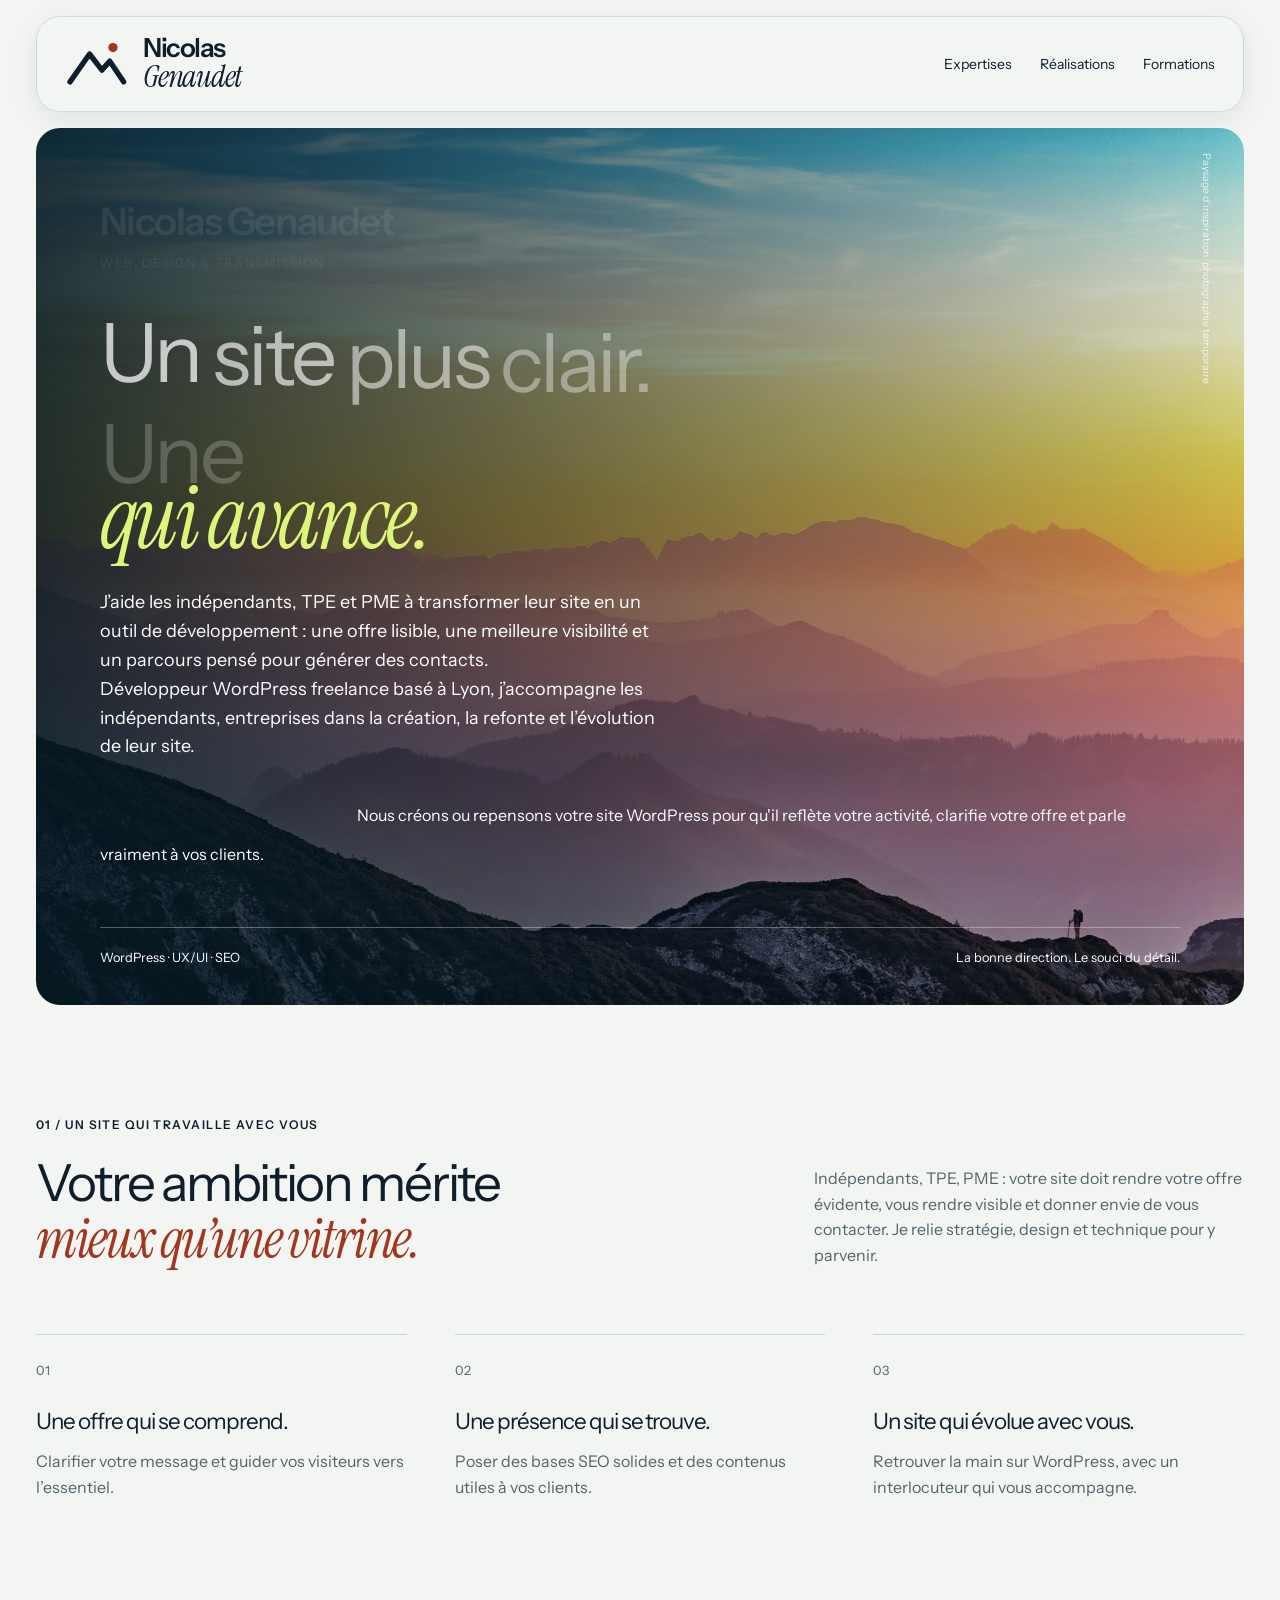
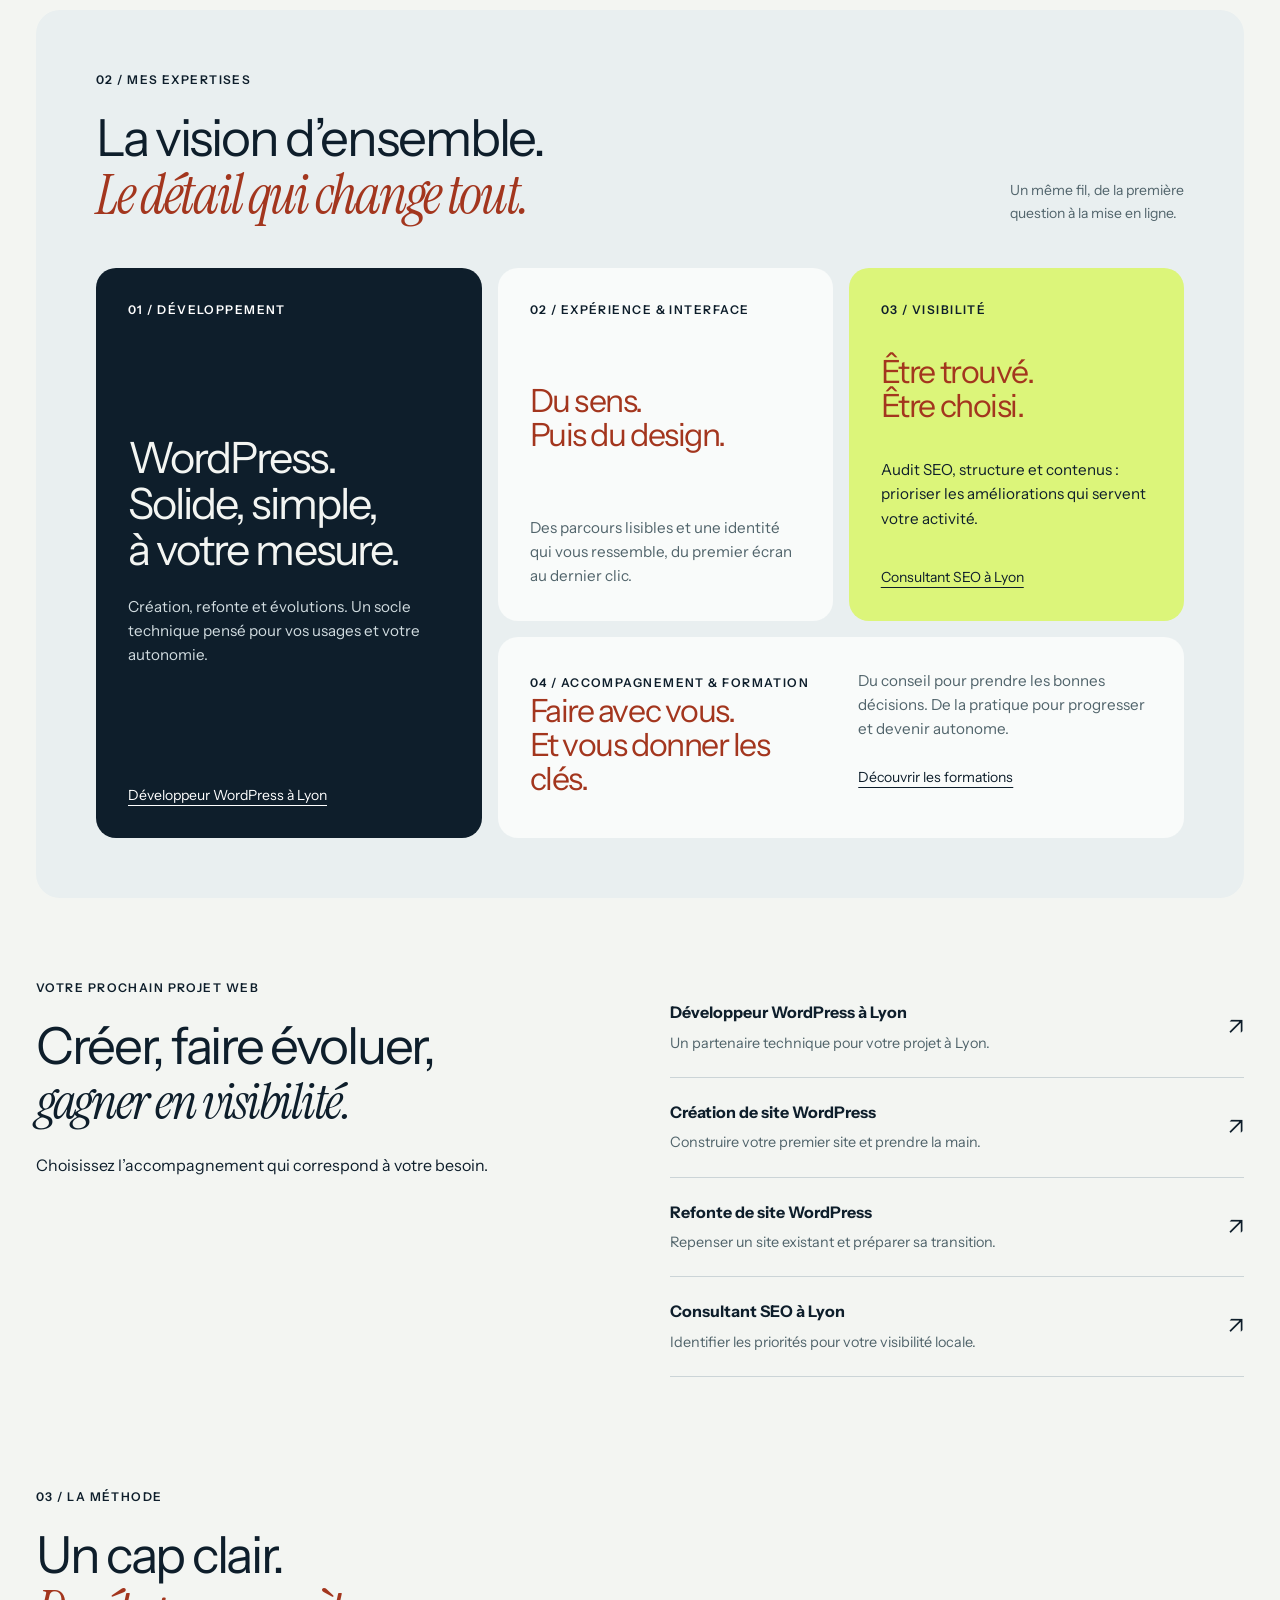
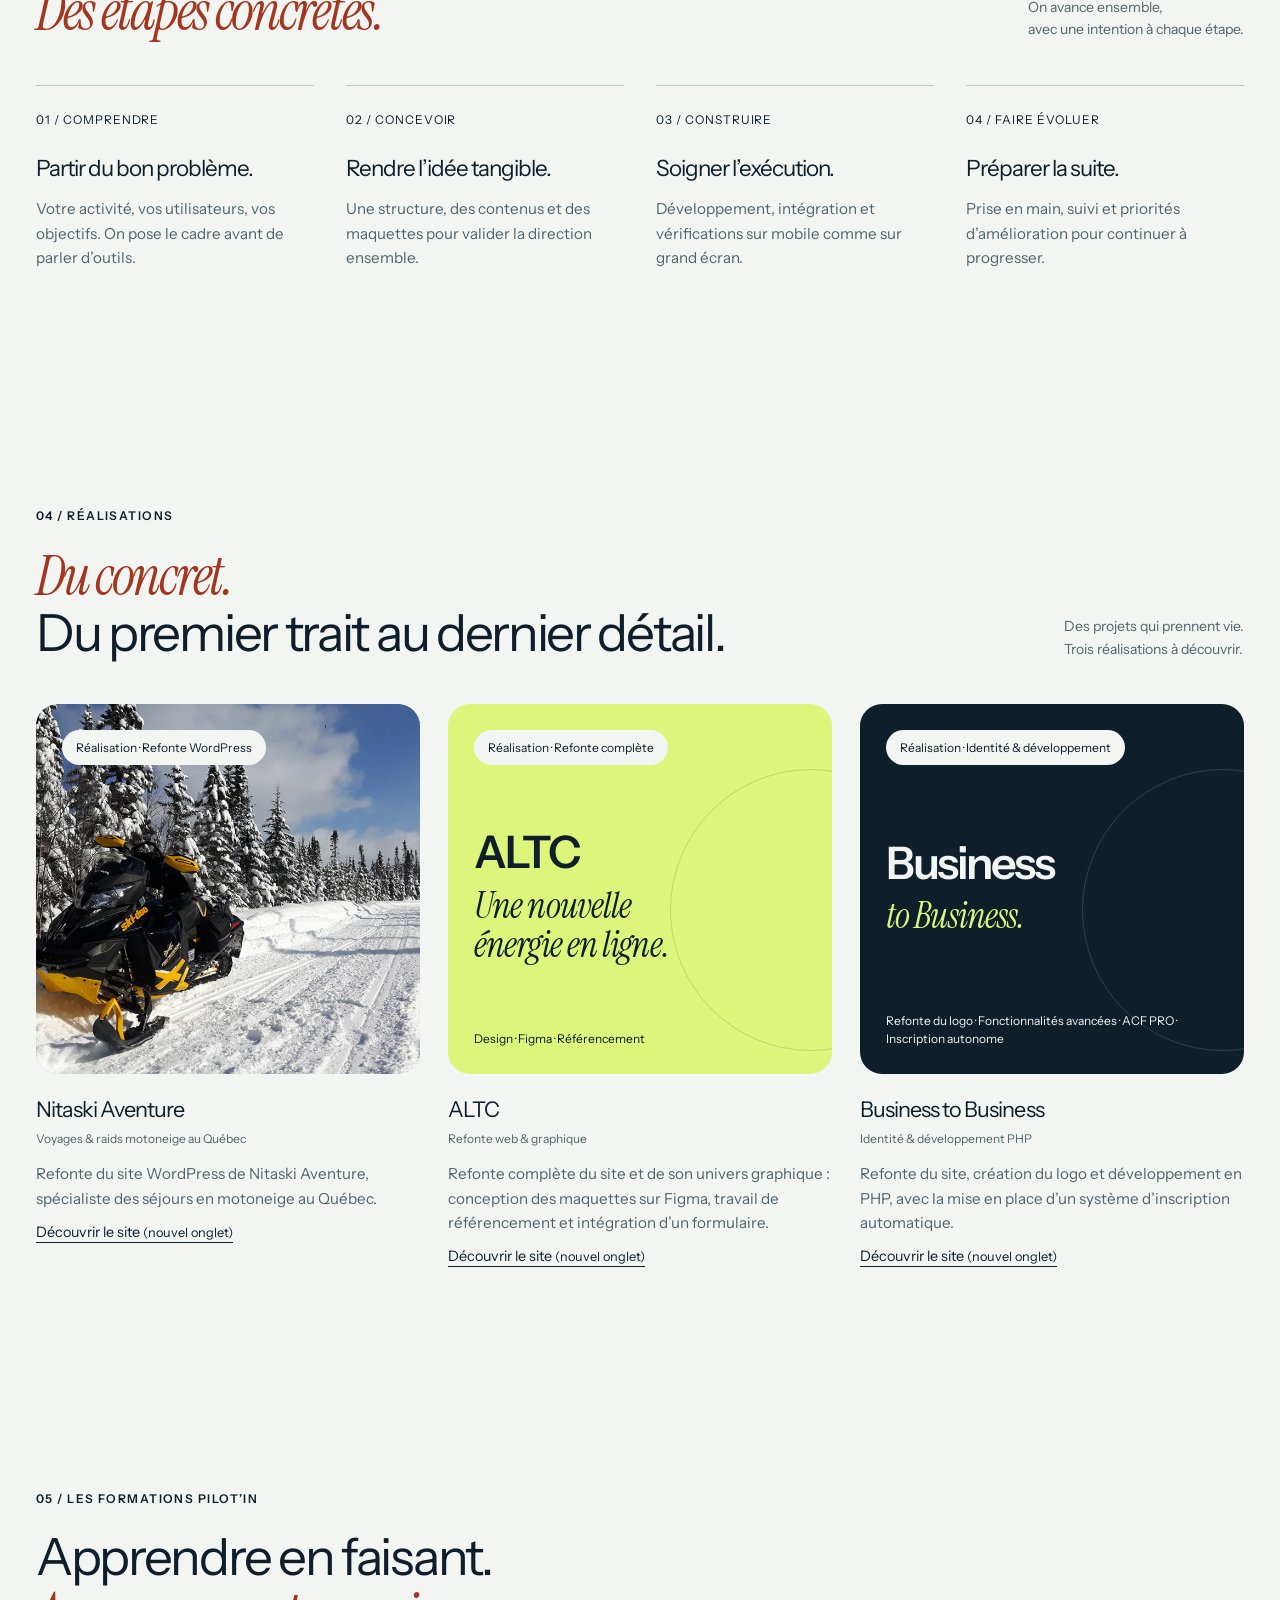
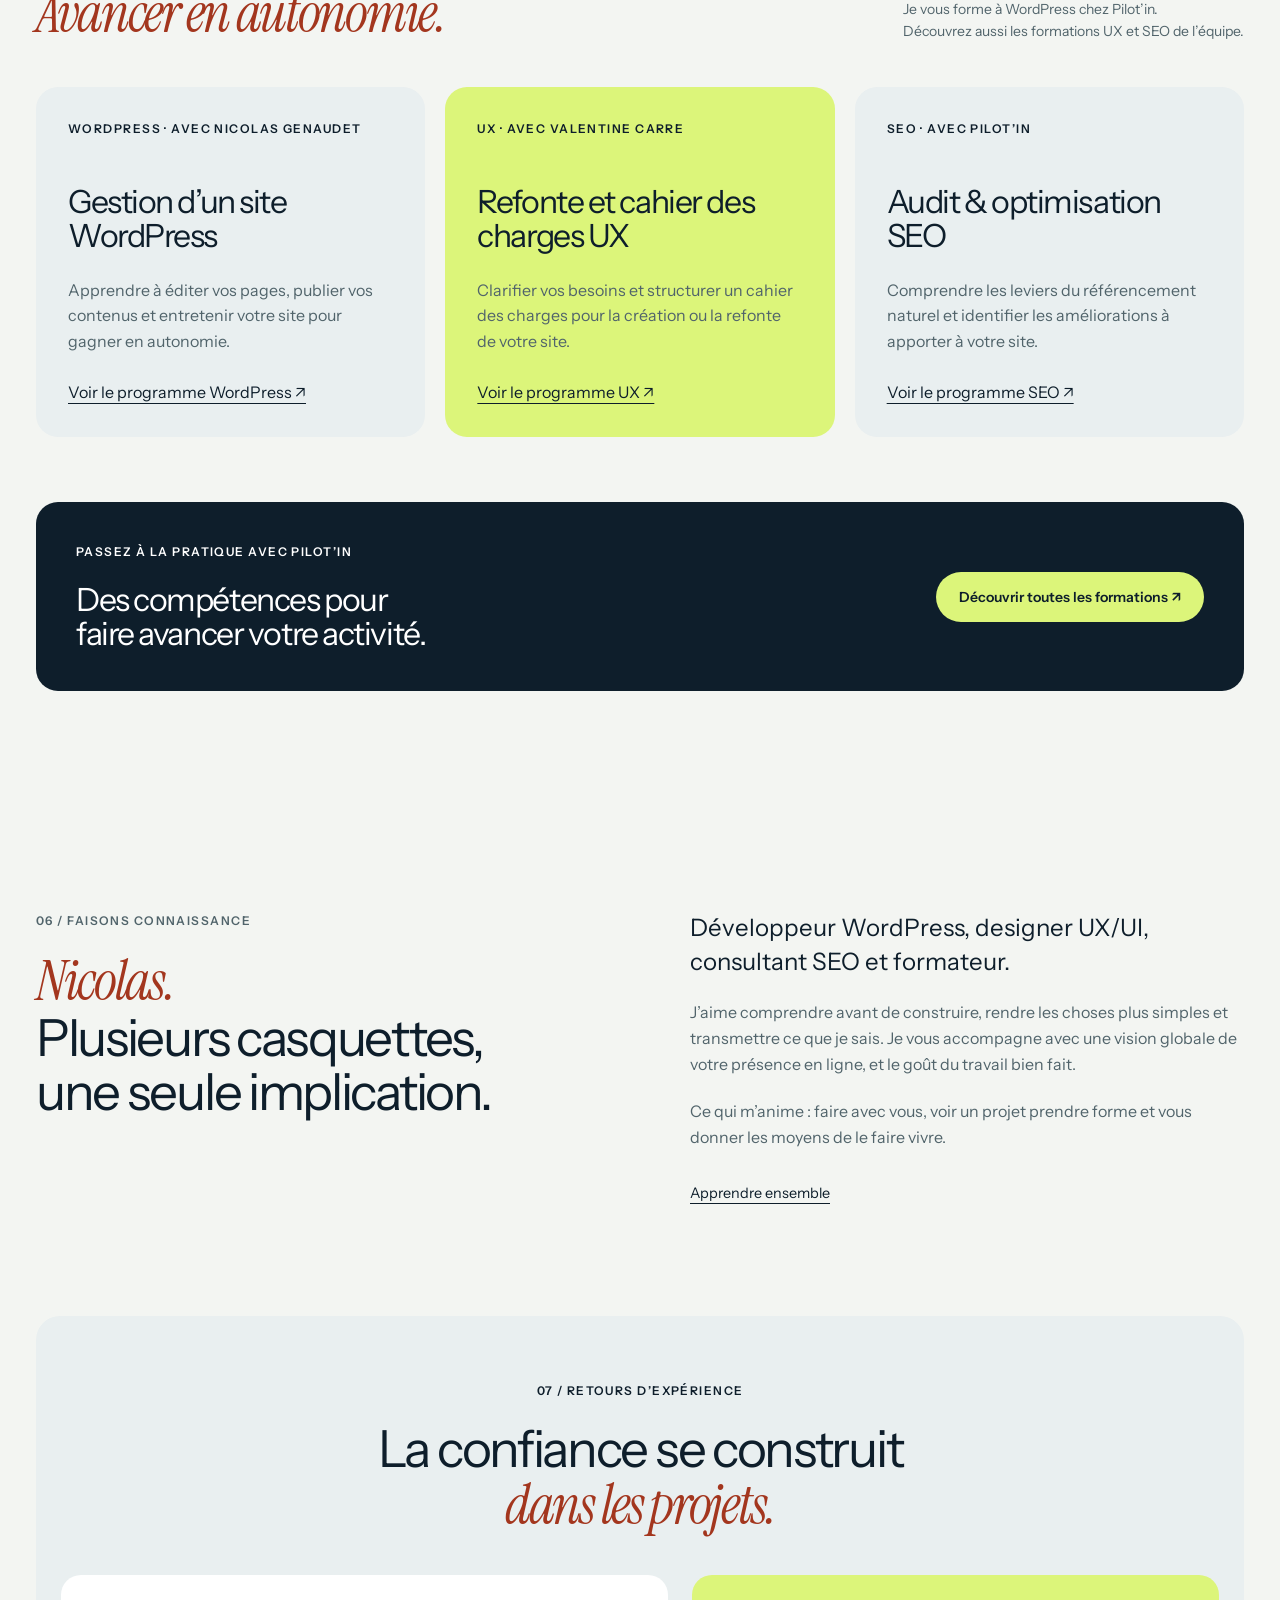
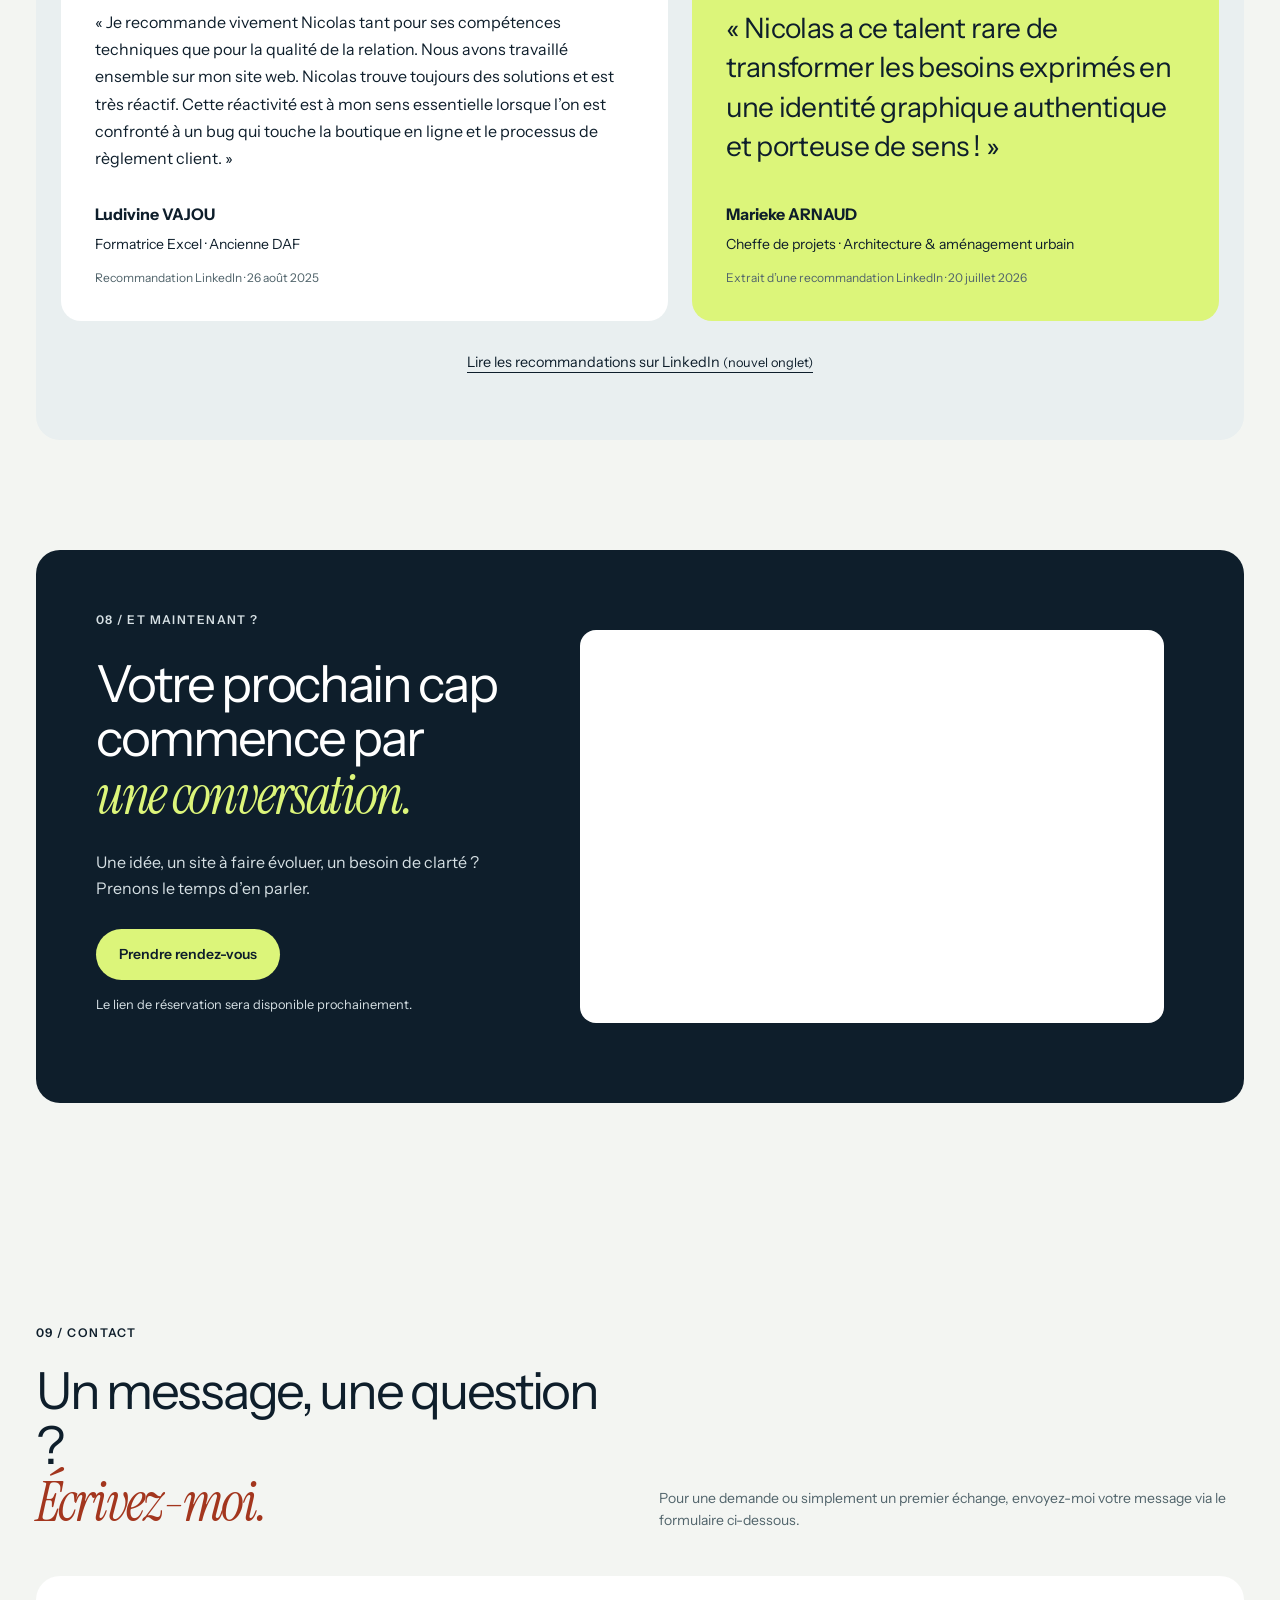
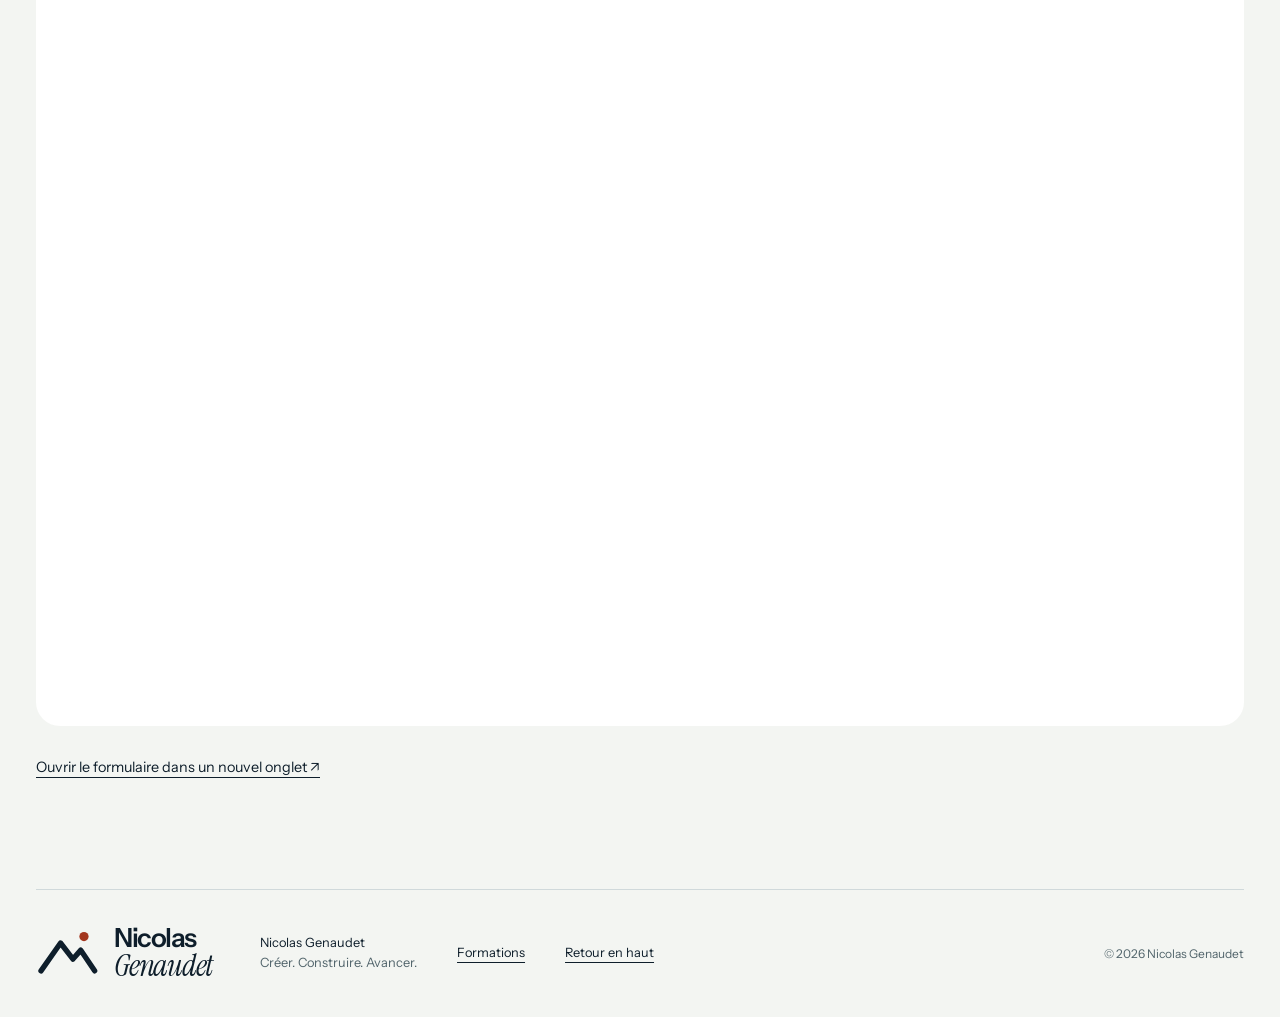
==== index.html @ 61e717b7 "remove coaching / add form" ====
<!doctype html>
    <html lang="fr">
        <head>
            <meta charset="utf-8">
            <meta name="viewport" content="width=device-width,initial-scale=1">
            <meta name="description" content="Nicolas Genaudet, développeur WordPress, designer UX/UI et consultant SEO. Un site plus clair, plus utile et pensé pour votre développement.">
            <link rel="canonical" href="https://nicolas-genaudet.fr/">
            <title>Développeur WordPress freelance à Lyon | Nicolas Genaudet</title>
            <link rel="icon" href="assets/favicon.svg?v=crete" type="image/svg+xml">
            <link rel="stylesheet" href="styles.css?v=motion-2">
            <script src="config.js" defer>
            </script>
            <script src="scripts/gsap.min.js" defer></script>
            <script src="scripts/ScrollTrigger.min.js" defer></script>
            <script src="scripts/SplitText.min.js" defer></script>
            <script src="app.js?v=2" defer>
            </script>
            <meta property="og:type" content="website">
            <meta property="og:locale" content="fr_FR">
            <meta property="og:site_name" content="Nicolas Genaudet">
            <meta property="og:title" content="Développeur WordPress freelance à Lyon | Nicolas Genaudet">
            <meta property="og:description" content="Nicolas Genaudet, développeur WordPress, designer UX/UI et consultant SEO. Un site plus clair, plus utile et pensé pour votre développement.">
            <meta property="og:url" content="https://nicolas-genaudet.fr/">
            <meta property="og:image" content="https://nicolas-genaudet.fr/assets/social-preview.png">
            <meta property="og:image:type" content="image/png">
            <meta property="og:image:width" content="1200">
            <meta property="og:image:height" content="630">
            <meta property="og:image:alt" content="Nicolas Genaudet — Développeur WordPress, designer UX/UI, consultant SEO et formateur.">
            <meta name="twitter:card" content="summary_large_image">
            <meta name="twitter:title" content="Développeur WordPress freelance à Lyon | Nicolas Genaudet">
            <meta name="twitter:description" content="Nicolas Genaudet, développeur WordPress, designer UX/UI et consultant SEO. Un site plus clair, plus utile et pensé pour votre développement.">
            <meta name="twitter:image" content="https://nicolas-genaudet.fr/assets/social-preview.png">
            <meta name="twitter:image:alt" content="Nicolas Genaudet — Web, design et transmission.">
        <script src="scripts/site-animations.js?v=2" defer></script>
        </head>
        <body>
            <a class="skip" href="#main">Aller au contenu</a>
            <header class="header wrap">
                <a class="brand" href="./" aria-label="Nicolas Genaudet, accueil"><img class="brand-crest" src="assets/crest.svg" alt="" width="64" height="50"><span class="brand-wordmark"><span>Nicolas</span><em>Genaudet</em></span></a><button class="menu-toggle" aria-expanded="false" aria-controls="navigation" hidden>Menu</button>
                <nav id="navigation" aria-label="Navigation principale">
                    <a href="#expertises">Expertises</a>
                    <a href="#realisations">Réalisations</a>
                    <a href="formations.html">Formations</a>
                    </nav>
                <a class="button dark header-cta" href="#contact">Parlons de votre projet</a>
            </header>
            <main id="main">
                <section class="hero wrap">
                    <div class="hero-content">
                        <p class="hero-name">Nicolas Genaudet<span>Web, design & transmission</span></p>
                        <h1>Un site plus clair.<br>Une entreprise<br><em>qui avance.</em></h1>
                        <p>
                            J’aide les indépendants, TPE et PME à transformer leur site en un outil de développement : une offre lisible, une meilleure visibilité et un parcours pensé pour générer des contacts.<br>
                            Développeur WordPress freelance basé à Lyon, j’accompagne les indépendants, entreprises dans la création, la refonte et l’évolution de leur site.
                        </p>
                        <a class="button lime" href="#contact">Construisons la suite ensemble</a>
    Nous créons ou repensons votre site WordPress pour qu'il reflète votre activité, clarifie votre offre et parle vraiment à vos clients.                <div class="hero-bottom">
                        <span>WordPress · UX/UI · SEO</span><span>La bonne direction. Le souci du détail.</span>
                    </div>
                    <span class="image-credit">Paysage d’inspiration · photographie temporaire</span>
                </section>
                <section class="section wrap intro" data-reveal>
                    <p class="eyebrow">01 / Un site qui travaille avec vous</p>
                    <div class="split">
                        <h2>
                            Votre ambition mérite<br><span class="title-accent">mieux qu’une vitrine.</span>
                        </h2>
                        <p>
                            Indépendants, TPE, PME : votre site doit rendre votre offre évidente, vous rendre visible et donner envie de vous contacter. Je relie stratégie, design et technique pour y parvenir.
                        </p>
                    </div>
                    <div class="problems">
                        <article>
                            <span>01</span>
                            <h3>Une offre qui se comprend.</h3>
                            <p>Clarifier votre message et guider vos visiteurs vers l’essentiel.</p>
                        </article>
                        <article>
                            <span>02</span>
                            <h3>Une présence qui se trouve.</h3>
                            <p>Poser des bases SEO solides et des contenus utiles à vos clients.</p>
                        </article>
                        <article>
                            <span>03</span>
                            <h3>Un site qui évolue avec vous.</h3>
                            <p>
                                Retrouver la main sur WordPress, avec un interlocuteur qui vous accompagne.
                            </p>
                        </article>
                    </div>
                </section>
                <section class="section wrap panel" id="expertises" data-reveal>
                    <div class="section-head">
                        <div>
                            <p class="eyebrow">02 / Mes expertises</p>
                            <h2>
                                La vision d’ensemble.<br><span class="title-accent">Le détail qui change tout.</span>
                            </h2>
                        </div>
                        <p>Un même fil, de la première<br>question à la mise en ligne.</p>
                    </div>
                    <div class="expertise-grid">
                        <article class="expertise primary">
                            <span class="eyebrow">01 / Développement</span>
                            <div>
                                <h3>WordPress.<br>Solide, simple,<br>à votre mesure.</h3>
                                <p>
                                    Création, refonte et évolutions. Un socle technique pensé pour vos usages et votre autonomie.
                                </p>
                            </div>
                            <a href="developpeur-wordpress-lyon/">Développeur WordPress à Lyon</a>
                        </article>
                        <article class="expertise">
                            <span class="eyebrow">02 / Expérience & interface</span>
                            <h3>Du sens.<br>Puis du design.</h3>
                            <p>
                                Des parcours lisibles et une identité qui vous ressemble, du premier écran au dernier clic.
                            </p>
                        </article>
                        <article class="expertise accent">
                            <span class="eyebrow">03 / Visibilité</span>
                            <h3>Être trouvé.<br>Être choisi.</h3>
                            <p>
                                Audit SEO, structure et contenus : prioriser les améliorations qui servent votre activité.
                            </p>
                            <a href="consultant-seo-lyon/">Consultant SEO à Lyon</a>
                        </article>
                        <article class="expertise wide">
                            <div>
                                <span class="eyebrow">04 / Accompagnement & formation</span>
                                <h3>Faire avec vous.<br>Et vous donner les clés.</h3>
                            </div>
                            <div>
                                <p>
                                    Du conseil pour prendre les bonnes décisions. De la pratique pour progresser et devenir autonome.
                                </p>
                                <a href="formations.html">Découvrir les formations</a>
                            </div>
                        </article>
                    </div>
                </section>
                <section class="wrap service-home" aria-labelledby="services-title">
                    <div><p class="eyebrow">Votre prochain projet web</p><h2 id="services-title">Créer, faire évoluer,<br><em>gagner en visibilité.</em></h2><p>Choisissez l’accompagnement qui correspond à votre besoin.</p></div>
                    <div class="service-home-links">
                        <a href="developpeur-wordpress-lyon/"><strong>Développeur WordPress à Lyon</strong><span>Un partenaire technique pour votre projet à Lyon.</span><span aria-hidden="true">↗</span></a>
                        <a href="creation-site-wordpress/"><strong>Création de site WordPress</strong><span>Construire votre premier site et prendre la main.</span><span aria-hidden="true">↗</span></a>
                        <a href="refonte-site-wordpress/"><strong>Refonte de site WordPress</strong><span>Repenser un site existant et préparer sa transition.</span><span aria-hidden="true">↗</span></a>
                        <a href="consultant-seo-lyon/"><strong>Consultant SEO à Lyon</strong><span>Identifier les priorités pour votre visibilité locale.</span><span aria-hidden="true">↗</span></a>
                    </div>
                </section>
                <section class="section wrap" id="methode" data-reveal>
                    <div class="section-head">
                        <div>
                            <p class="eyebrow">03 / La méthode</p>
                            <h2>
                                Un cap clair.<br><span class="title-accent">Des étapes concrètes.</span>
                            </h2>
                        </div>
                        <p>On avance ensemble,<br>avec une intention à chaque étape.</p>
                    </div>
                    <ol class="steps">
                        <li>
                            <span>01 / Comprendre</span>
                            <h3>Partir du bon problème.</h3>
                            <p>
                                Votre activité, vos utilisateurs, vos objectifs. On pose le cadre avant de parler d’outils.
                            </p>
                        </li>
                        <li>
                            <span>02 / Concevoir</span>
                            <h3>Rendre l’idée tangible.</h3>
                            <p>
                                Une structure, des contenus et des maquettes pour valider la direction ensemble.
                            </p>
                        </li>
                        <li>
                            <span>03 / Construire</span>
                            <h3>Soigner l’exécution.</h3>
                            <p>
                                Développement, intégration et vérifications sur mobile comme sur grand écran.
                            </p>
                        </li>
                        <li>
                            <span>04 / Faire évoluer</span>
                            <h3>Préparer la suite.</h3>
                            <p>
                                Prise en main, suivi et priorités d’amélioration pour continuer à progresser.
                            </p>
                        </li>
                    </ol>
                </section>
                <section class="section wrap" id="realisations" data-reveal>
                    <div class="section-head">
                        <div>
                            <p class="eyebrow">04 / Réalisations</p>
                            <h2>
                                <span class="title-accent">Du concret.</span><br>Du premier trait au dernier détail.
                            </h2>
                        </div>
                        <p>Des projets qui prennent vie.<br>Trois réalisations à découvrir.</p>
                    </div>
                    <div class="projects">
                        <article class="project">
                            <a class="project-visual nitaski-project background-overlay" href="https://www.nitaski.com/" target="_blank" rel="noopener noreferrer" aria-label="Découvrir le site Nitaski Aventure (nouvel onglet)">
                                <img  src="assets/nitaski-aventure-raid.jpg" alt="Motoneiges sur une piste au milieu des sapins enneigés" loading="lazy" width="1200" height="900">
                                <span class="pill">Réalisation · Refonte WordPress</span></a>
                            <div class="project-title">
                                <h3>Nitaski Aventure</h3>
                                <span>Voyages & raids motoneige au Québec</span>
                            </div>
                            <p class="project-description">
                                Refonte du site WordPress de Nitaski Aventure, spécialiste des séjours en motoneige au Québec.
                            </p>
                            <a class="text-link" href="https://www.nitaski.com/" target="_blank" rel="noopener noreferrer">Découvrir le site <span class="small">(nouvel onglet)</span></a>
                        </article>
                        <article class="project">
                            <a class="project-visual project-identity altc-project" href="https://altc.fr/" target="_blank" rel="noopener noreferrer" aria-label="Découvrir le site ALTC (nouvel onglet)">
                                <span class="pill">Réalisation · Refonte complète</span>
                                <span class="project-wordmark">ALTC<span>Une nouvelle<br>énergie en ligne.</span></span>
                                <span class="project-caption">Design · Figma · Référencement</span>
                            </a>
                            <div class="project-title">
                                <h3>ALTC</h3>
                                <span>Refonte web & graphique</span>
                            </div>
                            <p class="project-description">Refonte complète du site et de son univers graphique : conception des maquettes sur Figma, travail de référencement et intégration d’un formulaire.</p>
                            <a class="text-link" href="https://altc.fr/" target="_blank" rel="noopener noreferrer">Découvrir le site <span class="small">(nouvel onglet)</span></a>
                        </article>
                        <article class="project">
                            <a class="project-visual project-identity btb-project" href="https://businesstobusinessclubs.fr/" target="_blank" rel="noopener noreferrer" aria-label="Découvrir le site Business to Business (nouvel onglet)">
                                <span class="pill">Réalisation · Identité & développement</span>
                                <span class="project-wordmark">Business<span>to Business.</span></span>
                                <span class="project-caption">Refonte du logo · Fonctionnalités avancées · ACF PRO · Inscription autonome</span>
                            </a>
                            <div class="project-title">
                                <h3>Business to Business</h3>
                                <span>Identité & développement PHP</span>
                            </div>
                            <p class="project-description">Refonte du site, création du logo et développement en PHP, avec la mise en place d’un système d’inscription automatique.</p>
                            <a class="text-link" href="https://businesstobusinessclubs.fr/" target="_blank" rel="noopener noreferrer">Découvrir le site <span class="small">(nouvel onglet)</span></a>
                        </article>
                    </div>
                </section>
                <section class="section wrap" id="formations" aria-labelledby="formations-title" data-reveal>
                    <div class="section-head">
                        <div>
                            <p class="eyebrow">05 / Les formations Pilot’in</p>
                            <h2 id="formations-title">Apprendre en faisant.<br><span class="title-accent">Avancer en autonomie.</span></h2>
                        </div>
                        <p>Je vous forme à WordPress chez Pilot’in.<br>Découvrez aussi les formations UX et SEO de l’équipe.</p>
                    </div>
                    <div class="course-grid">
        <article class="course"><span class="eyebrow">WordPress · Avec Nicolas Genaudet</span><h3>Gestion d’un site WordPress</h3><p>Apprendre à éditer vos pages, publier vos contenus et entretenir votre site pour gagner en autonomie.</p><a href="https://www.pilot-in.com/formations/formation-gestion-site-wordpress/">Voir le programme WordPress ↗</a></article>
        <article class="course"><span class="eyebrow">UX · Avec Valentine Carre</span><h3>Refonte et cahier des charges UX</h3><p>Clarifier vos besoins et structurer un cahier des charges pour la création ou la refonte de votre site.</p><a href="https://www.pilot-in.com/formations/formation-refonte-et-cahier-des-charges-ux/">Voir le programme UX ↗</a></article>
        <article class="course"><span class="eyebrow">SEO · Avec Pilot’in</span><h3>Audit & optimisation SEO</h3><p>Comprendre les leviers du référencement naturel et identifier les améliorations à apporter à votre site.</p><a href="https://www.pilot-in.com/formations/formation-audit-optimisation-seo/">Voir le programme SEO ↗</a></article>
    </div>
                    <div class="training-footer">
                        <div><p class="eyebrow">Passez à la pratique avec Pilot’in</p><h2>Des compétences pour<br>faire avancer votre activité.</h2></div>
                        <a class="button lime" href="https://www.pilot-in.com/formations/">Découvrir toutes les formations ↗</a>
                    </div>
                </section>
                <section class="section wrap about" id="a-propos" data-reveal>
                    <div>
                        <p class="eyebrow">06 / Faisons connaissance</p>
                        <h2>
                            <span class="title-accent">Nicolas.</span><br>Plusieurs casquettes,<br>une seule implication.
                        </h2>
                    </div>
                    <div>
                        <p class="lead">
                            Développeur WordPress, designer UX/UI, consultant SEO et formateur.
                        </p>
                        <p>
                            J’aime comprendre avant de construire, rendre les choses plus simples et transmettre ce que je sais. Je vous accompagne avec une vision globale de votre présence en ligne, et le goût du travail bien fait.
                        </p>
                        <p>
                            Ce qui m’anime : faire avec vous, voir un projet prendre forme et vous donner les moyens de le faire vivre.
                        </p>
                        <a class="text-link" href="formations.html">Apprendre ensemble</a>
                    </div>
                </section>
                <section class="wrap testimonial" data-reveal>
                    <p class="eyebrow">07 / Retours d’expérience</p>
                    <h2>
                        La confiance se construit<br><span class="title-accent">dans les projets.</span>
                    </h2>
                    <div class="testimonial-grid">
                        <figure class="review">
                            <blockquote>
                                <p>
                                    « Je recommande vivement Nicolas tant pour ses compétences techniques que pour la qualité de la relation. Nous avons travaillé ensemble sur mon site web. Nicolas trouve toujours des solutions et est très réactif. Cette réactivité est à mon sens essentielle lorsque l’on est confronté à un bug qui touche la boutique en ligne et le processus de règlement client. »
                                </p>
                            </blockquote>
                            <figcaption>
                                <strong>Ludivine VAJOU</strong><span>Formatrice Excel · Ancienne DAF</span><span class="review-source">Recommandation LinkedIn · 26 août 2025</span>
                            </figcaption>
                        </figure>
                        <figure class="review review-highlight">
                            <blockquote>
                                <p>
                                    « Nicolas a ce talent rare de transformer les besoins exprimés en une identité graphique authentique et porteuse de sens ! »
                                </p>
                            </blockquote>
                            <figcaption>
                                <strong>Marieke ARNAUD</strong><span>Cheffe de projets · Architecture & aménagement urbain</span><span class="review-source">Extrait d’une recommandation LinkedIn · 20 juillet 2026</span>
                            </figcaption>
                        </figure>
                    </div>
                    <a class="text-link" href="https://www.linkedin.com/in/nicolas-genaudet/details/recommendations/?detailScreenTabIndex=2" target="_blank" rel="noopener noreferrer">Lire les recommandations sur LinkedIn <span class="small">(nouvel onglet)</span></a>
                </section>
                <section class="section wrap" id="contact" data-reveal>
                    <div class="contact-panel">
                        <div>
                            <p class="eyebrow">08 / Et maintenant ?</p>
                            <h2>
                                Votre prochain cap<br>commence par<br><span class="title-accent">une conversation.</span>
                            </h2>
                            <p>
                                Une idée, un site à faire évoluer, un besoin de clarté ?<br>Prenons le temps d’en parler.
                            </p>
                            <a class="button lime" data-calendly href="#contact-note">Prendre rendez-vous</a>
                            <p class="small" id="contact-note">
                                Le lien de réservation sera disponible prochainement.
                            </p>
                        </div>
                        <div class="fillout-form-wrapper">
                            <iframe
                            src="https://forms.fillout.com/t/oDSKdCX4jVus"
                            class="fillout-form"
                            frameborder="0"
                            scrolling="yes"
                            title="Formulaire de cadrage projet web"
                            ></iframe>
                        </div>
                    </div>
                </section>
                <section class="section wrap" id="contact-formulaire" aria-labelledby="contact-formulaire-title" data-reveal>
                    <div class="section-head">
                        <div>
                            <p class="eyebrow">09 / Contact</p>
                            <h2 id="contact-formulaire-title">Un message, une question ?<br><span class="title-accent">Écrivez-moi.</span></h2>
                        </div>
                        <p>Pour une demande ou simplement un premier échange, envoyez-moi votre message via le formulaire ci-dessous.</p>
                    </div>
                    <div class="contact-iframe-wrapper">
                        <iframe
                            src="https://cbn89zrik5.zite.so"
                            class="contact-iframe"
                            title="Formulaire de contact de Nicolas Genaudet"
                            loading="lazy"
                        ></iframe>
                    </div>
                    <p class="small"><a class="text-link" href="https://cbn89zrik5.zite.so" target="_blank" rel="noopener noreferrer">Ouvrir le formulaire dans un nouvel onglet ↗</a></p>
                </section>
            </main>
            <footer class="wrap footer">
                <a class="brand" href="./"><img class="brand-crest" src="assets/crest.svg" alt="" width="64" height="50"><span class="brand-wordmark"><span>Nicolas</span><em>Genaudet</em></span></a>
                <p>Nicolas Genaudet<br><span>Créer. Construire. Avancer.</span></p>
                <a href="formations.html">Formations</a><a href="#main">Retour en haut</a><small>© <span data-year>2026</span> Nicolas Genaudet</small>
            </footer>
        </body>
    </html>
---- styles.css ----
@font-face {
  font-family: "Instrument Sans";
  font-style: normal;
  font-weight: 400;
  font-stretch: normal;
  font-display: swap;
  src: url(assets/fonts/instrument-sans-400-normal.ttf) format("truetype");
}
@font-face {
  font-family: "Instrument Sans";
  font-style: normal;
  font-weight: 500;
  font-stretch: normal;
  font-display: swap;
  src: url(assets/fonts/instrument-sans-500-normal.ttf) format("truetype");
}
@font-face {
  font-family: "Instrument Sans";
  font-style: normal;
  font-weight: 600;
  font-stretch: normal;
  font-display: swap;
  src: url(assets/fonts/instrument-sans-600-normal.ttf) format("truetype");
}
@font-face {
  font-family: "Instrument Sans";
  font-style: normal;
  font-weight: 700;
  font-stretch: normal;
  font-display: swap;
  src: url(assets/fonts/instrument-sans-700-normal.ttf) format("truetype");
}
@font-face {
  font-family: "Instrument Serif";
  font-style: italic;
  font-weight: 400;
  font-display: swap;
  src: url(assets/fonts/instrument-serif-400-italic.ttf) format("truetype");
}
@font-face {
  font-family: "Instrument Serif";
  font-style: normal;
  font-weight: 400;
  font-display: swap;
  src: url(assets/fonts/instrument-serif-400-normal.ttf) format("truetype");
}
:root {
  --paper: #f3f5f2;
  --ink: #0e1e2b;
  --muted: #51646b;
  --lime: #dcf57a;
  --panel: #e9eff0;
  --radius: 24px;
  --max: 1360px;
}
* {
  box-sizing: border-box;
}
html {
  scroll-behavior: smooth;
  scroll-padding-top: 128px;
}
body {
  margin: 0;
  padding-top: 128px;
  background: var(--paper);
  color: var(--ink);
  font-family: "Instrument Sans", Arial, Helvetica, sans-serif;
  font-size: 16px;
  line-height: 1.6;
}
a {
  color: inherit;
  text-underline-offset: 5px;
}
button,
input,
textarea,
select {
  font: inherit;
}
button,
a,
input,
textarea,
summary {
  touch-action: manipulation;
}
button {
  cursor: pointer;
}
a,
button,
summary {
  -webkit-tap-highlight-color: transparent;
}
:focus-visible {
  outline: 3px solid #547c08;
  outline-offset: 5px;
}
h1,
h2,
h3,
p {
  margin: 0;
}
h1,
h2,
h3 {
  font-weight: 400;
  line-height: 1.06;
  letter-spacing: -0.045em;
}
h1 {
  font-size: clamp(4rem, 7.8vw, 7.8rem);
}
h2 {
  font-size: clamp(2.4rem, 4vw, 4rem);
}
h3 {
  font-size: 1.6rem;
}
p {
  max-width: 65ch;
}
em {
  font-family: "Instrument Serif", Georgia, serif;
  font-weight: 400;
}
button {
  border: 0;
}
.wrap {
  width: calc(100% - 72px);
  max-width: var(--max);
  margin-inline: auto;
}
.header {
  min-height: 100px;
  display: flex;
  align-items: center;
  gap: 44px;
}
.brand {
  text-decoration: none;
  font-size: 3rem;
  letter-spacing: -0.09em;
  font-weight: 700;
  line-height: 1;
}
.brand span {
  font-size: 2rem;
  vertical-align: top;
  margin-left: 3px;
  color: #55780c;
}
.header nav {
  display: flex;
  gap: 28px;
  margin-left: auto;
}
.header nav a {
  font-size: 0.875rem;
  text-decoration: none;
}
.header nav a:hover,
.header nav a[aria-current] {
  text-decoration: underline;
}
.button {
  display: inline-flex;
  align-items: center;
  justify-content: center;
  padding: 14px 23px;
  border-radius: 50px;
  text-decoration: none;
  font-size: 0.875rem;
  font-weight: 600;
  transition: transform 0.2s, background 0.2s;
}
.button:hover {
  transform: translateY(-3px);
}
.dark {
  background: var(--ink);
  color: white;
}
.lime {
  background: var(--lime);
  color: var(--ink);
}
.light {
  background: white;
  color: var(--ink);
}
.hero {
  min-height: 740px;
  position: relative;
  overflow: hidden;
  border-radius: var(--radius);
  color: white;
  background: linear-gradient(
      90deg,
      rgba(5, 25, 34, 0.88),
      rgba(5, 25, 34, 0.1)
    ),
    url("assets/mountains.jpg") center 55% / cover, #193f48;
  padding: 72px 64px 36px;
  display: flex;
  flex-direction: column;
  justify-content: space-between;
}
.hero h1 {
  margin: 24px 0;
}
.hero-content > p:not(.eyebrow) {
  margin-bottom: 30px;
  font-size: 1.125rem;
}
.eyebrow {
  text-transform: uppercase;
  letter-spacing: 0.12em;
  font-size: 0.75rem;
  font-weight: 600;
  margin-bottom: 22px;
}
.hero-bottom {
  display: flex;
  justify-content: space-between;
  font-size: 0.8rem;
  border-top: 1px solid #ffffff50;
  padding-top: 20px;
  margin-top: 60px;
}
.image-credit {
  position: absolute;
  right: 30px;
  top: 25px;
  font-size: 0.65rem;
  writing-mode: vertical-rl;
  opacity: 0.8;
}
.section {
  padding-block: 110px;
}
.split,
.section-head {
  display: flex;
  justify-content: space-between;
  gap: 60px;
  align-items: end;
}
.split > p {
  max-width: 430px;
  color: var(--muted);
}
.problems {
  display: grid;
  grid-template-columns: repeat(3, 1fr);
  gap: 48px;
  margin-top: 65px;
}
.problems article {
  border-top: 1px solid #cbd4d7;
  padding-top: 22px;
}
.problems span {
  font-size: 0.8rem;
  color: var(--muted);
}
.problems h3 {
  font-size: 1.4rem;
  margin: 28px 0 15px;
}
.problems p {
  color: var(--muted);
}
.panel {
  padding: 60px;
  background: var(--panel);
  border-radius: var(--radius);
}
.section-head {
  margin-bottom: 44px;
}
.section-head > p {
  font-size: 0.875rem;
  color: var(--muted);
  flex-shrink: 0;
}
.expertise-grid {
  display: grid;
  grid-template-columns: 1.15fr 1fr 1fr;
  gap: 16px;
}
.expertise {
  padding: 32px;
  background: #f9fbfa;
  border-radius: 20px;
  display: flex;
  flex-direction: column;
  gap: 32px;
  justify-content: space-between;
}
.expertise h3 {
  font-size: 2rem;
}
.expertise p {
  font-size: 0.95rem;
  color: var(--muted);
}
.expertise .eyebrow {
  margin: 0;
}
.expertise.primary {
  background: var(--ink);
  color: white;
  grid-row: span 2;
  min-height: 570px;
}
.primary h3 {
  font-size: 2.7rem;
  margin-bottom: 22px;
}
.primary p {
  color: #d1dce0;
}
.expertise a {
  font-size: 0.875rem;
}
.accent {
  background: var(--lime);
}
.accent p {
  color: var(--ink);
}
.wide {
  grid-column: span 2;
  flex-direction: row;
  gap: 35px;
}
.wide > div {
  flex: 1;
}
.wide p {
  margin-bottom: 22px;
}
.steps {
  padding: 0;
  list-style: none;
  display: grid;
  grid-template-columns: repeat(4, 1fr);
  gap: 32px;
}
.steps li {
  border-top: 1px solid #b7c6ca;
  padding-top: 20px;
}
.steps span {
  font-size: 0.75rem;
  text-transform: uppercase;
  letter-spacing: 0.08em;
}
.steps h3 {
  margin: 26px 0 16px;
  font-size: 1.4rem;
}
.steps p {
  color: var(--muted);
  font-size: 0.95rem;
}
.projects {
  display: grid;
  grid-template-columns: repeat(3, minmax(0, 1fr));
  gap: 28px;
}
.project {
  min-width: 0;
}
.project-identity {
  display: flex;
  flex-direction: column;
  align-items: flex-start;
  justify-content: space-between;
  gap: 24px;
  position: relative;
  overflow: hidden;
  isolation: isolate;
  text-decoration: none;
}
.project-identity::before {
  content: "";
  position: absolute;
  width: 280px;
  height: 280px;
  right: -120px;
  top: 65px;
  border: 1px solid currentColor;
  border-radius: 50%;
  opacity: .15;
  z-index: -1;
  pointer-events: none;
}
.project-visual.altc-project {
  background: var(--lime);
  color: var(--ink);
}
.project-visual.btb-project {
  background: var(--ink);
  color: var(--paper);
}
.project-wordmark {
  font-size: clamp(2.2rem, 3.5vw, 3.6rem);
  font-weight: 600;
  line-height: 1;
  letter-spacing: -.055em;
}
.project-wordmark > span {
  display: block;
  margin-top: 12px;
  font-family: "Instrument Serif", Georgia, serif;
  font-style: italic;
  font-weight: 400;
  font-size: .8em;
  line-height: 1.1;
  letter-spacing: -.025em;
}
.btb-project .project-wordmark > span {
  color: var(--lime);
}
.project-caption {
  font-size: .75rem;
  line-height: 1.5;
}
.projects .project-title {
  display: block;
}
.projects .project-title > span {
  display: block;
  margin-top: 8px;
}
@media (min-width: 761px) and (max-width: 1100px) {
  .projects {
    grid-template-columns: repeat(2, minmax(0, 1fr));
  }
}
.project-visual {
  height: 370px;
  border-radius: 22px;
  padding: 26px;
  background: #dce3df;
}
.workspace {
  background: url("assets/workspace.jpg") center/cover;
}
.pill {
  display: inline-block;
  border-radius: 30px;
  background: var(--paper);
  color: var(--ink);
  font-size: 0.75rem;
  padding: 8px 14px;
}
.project-type {
  background: #dce7ec;
  display: flex;
  flex-direction: column;
  justify-content: space-between;
}
.project-type p {
  font-size: 3rem;
  letter-spacing: -0.05em;
  line-height: 1.1;
}
.project-type > span:last-child {
  font-size: 0.8rem;
}
.project-title {
  display: flex;
  gap: 20px;
  justify-content: space-between;
  align-items: center;
  margin: 24px 0 14px;
}
.project-title h3 {
  font-size: 1.35rem;
}
.project-title > span {
  font-size: 0.75rem;
  color: var(--muted);
}
summary {
  cursor: pointer;
  font-size: 0.875rem;
  padding: 12px 0;
}
details p {
  padding: 8px 0 20px;
  color: var(--muted);
  font-size: 0.9rem;
}
.personal-section {
  background: var(--ink);
  color: white;
  border-radius: 32px;
}
.personal-section .section-head > p {
  color: #c4d3d9;
}
.personal-bento {
  display: grid;
  grid-template-columns: 1.2fr 1fr;
  gap: 20px;
}
.personal-bento article {
  border-radius: 22px;
  overflow: hidden;
  min-width: 0;
}
.mountain-card {
  background: linear-gradient(0deg, #051b29df, transparent 80%),
    url("assets/mountains.jpg") center/cover;
  min-height: 530px;
  padding: 34px;
  display: flex;
  flex-direction: column;
  justify-content: space-between;
  align-items: start;
}
.mountain-card h3,
.renovation-card h3 {
  font-size: 2.8rem;
  margin-bottom: 22px;
}
.mountain-card p {
  color: #e1e9ec;
}
.sport-card {
  background: #f1f5f3;
  color: var(--ink);
  padding: 36px;
}
.sport-card h3 {
  font-size: 2.6rem;
}
.muted {
  color: var(--muted);
  font-size: 0.875rem;
  margin-top: 15px;
}
.sport-list {
  margin-top: 24px;
}
.sport-list details {
  border-bottom: 1px solid #c5d1d3;
}
.sport-list summary {
  font-size: 1.1rem;
  min-height: 55px;
}
.sport-list summary span {
  float: right;
  font-size: 0.8rem;
}
.renovation-card {
  min-height: 430px;
  display: flex;
  flex-direction: column;
  justify-content: space-between;
  align-items: start;
  padding: 34px;
  background: linear-gradient(0deg, #091b26b3, #091b2614),
    url("assets/renovation.png") center 55% / cover;
}
.renovation-card p {
  max-width: 43ch;
  margin-bottom: 15px;
}
.small {
  font-size: 0.8rem;
}
.manifesto {
  background: var(--lime);
  color: var(--ink);
  padding: 36px;
  display: flex;
  flex-direction: column;
  justify-content: space-between;
  gap: 24px;
}
.manifesto > span {
  font-size: 4rem;
  line-height: 1;
}
.manifesto p {
  font-size: 2.6rem;
  line-height: 1.15;
  letter-spacing: -0.04em;
}
.about {
  display: grid;
  grid-template-columns: 1fr 1fr;
  gap: 100px;
}
.about p {
  margin-bottom: 22px;
  color: var(--muted);
}
.about .lead {
  font-size: 1.5rem;
  color: var(--ink);
  line-height: 1.4;
}
.text-link {
  display: inline-block;
  font-size: 0.9rem;
  margin-top: 10px;
}
.testimonial {
  background: var(--panel);
  border-radius: 24px;
  text-align: center;
  padding: 65px 25px;
}
.testimonial p {
  margin: 0 auto 22px;
}
.testimonial h2 {
  margin-bottom: 26px;
}
.contact-panel {
  background: var(--ink);
  color: white;
  border-radius: 24px;
  padding: 60px;
  display: grid;
  grid-template-columns: 1.25fr 1fr;
  gap: 70px;
}
.contact-panel h2 {
  margin-bottom: 26px;
}
.contact-panel p {
  color: #d6e0e4;
  margin-bottom: 28px;
}
.contact-panel .button {
  margin-bottom: 15px;
}
.contact-panel form {
  border-left: 1px solid #ffffff30;
  padding-left: 45px;
}
.contact-panel h3 {
  margin-bottom: 16px;
}
.contact-panel label {
  display: block;
  font-size: 0.875rem;
  margin-bottom: 7px;
}
input,
textarea,
select {
  width: 100%;
  border: 1px solid #b4c8cc;
  border-radius: 8px;
  padding: 11px;
  background: #fff;
  color: var(--ink);
  margin-bottom: 18px;
}
textarea {
  resize: vertical;
}
.footer {
  display: flex;
  align-items: center;
  gap: 40px;
  border-top: 1px solid #d0d9db;
  padding-block: 35px;
  flex-wrap: wrap;
}
.footer p,
.footer a:not(.brand) {
  font-size: 0.8rem;
}
.footer p span,
.footer small {
  color: var(--muted);
}
.footer small {
  margin-left: auto;
  font-size: 0.75rem;
}
.skip {
  position: fixed;
  top: -100px;
  left: 20px;
  background: white;
  padding: 12px;
  z-index: 99;
}
.skip:focus {
  top: 15px;
}
.menu-toggle {
  border: 1px solid var(--ink);
  border-radius: 30px;
  padding: 8px 18px;
  background: transparent;
}
.reveal-ready {
  opacity: 0;
  transform: translateY(20px);
  transition: opacity 0.7s, transform 0.7s;
}
.reveal-ready.visible {
  opacity: 1;
  transform: none;
}
.expertise,
.manifesto {
  transition: transform 0.25s;
}
.expertise:hover,
.manifesto:hover {
  transform: translateY(-4px);
}
.training-hero {
  padding: 80px 0 70px;
}
.training-hero h1 {
  font-size: clamp(3.5rem, 7vw, 6.7rem);
  max-width: 1000px;
}
.training-hero p:not(.eyebrow) {
  margin-top: 25px;
  max-width: 620px;
  color: var(--muted);
}
.training-bar {
  display: flex;
  gap: 20px;
  align-items: center;
  flex-wrap: wrap;
  margin-bottom: 35px;
}
.filters {
  display: flex;
  gap: 8px;
  flex-wrap: wrap;
}
.filters button {
  border: 1px solid #b4c4c9;
  border-radius: 30px;
  background: transparent;
  padding: 10px 20px;
  color: var(--ink);
}
.filters button[aria-pressed="true"] {
  background: var(--ink);
  color: white;
}
.course-grid {
  display: grid;
  grid-template-columns: repeat(3, 1fr);
  gap: 20px;
}
.course {
  padding: 32px;
  border-radius: 22px;
  background: var(--panel);
  display: flex;
  flex-direction: column;
  gap: 25px;
  min-height: 340px;
}
.course h2,
.course h3 {
  font-size: 2rem;
}
.course p {
  color: var(--muted);
}
.course a {
  margin-top: auto;
}
.course:nth-child(2) {
  background: var(--lime);
}
.notice {
  padding: 18px 22px;
  border-left: 3px solid #6c8e22;
  background: #edf3df;
  margin-bottom: 30px;
  font-size: 0.9rem;
}
.training-footer {
  margin-top: 65px;
  padding: 40px;
  background: var(--ink);
  color: white;
  border-radius: 22px;
  display: flex;
  align-items: center;
  justify-content: space-between;
  gap: 24px;
}
.training-footer h2 {
  font-size: 2rem;
}
.empty {
  grid-column: 1/-1;
  padding: 40px;
  border: 1px solid #bdcace;
  border-radius: 20px;
}
[hidden] {
  display: none !important;
}
@media (min-width: 1600px) {
  .hero {
    min-height: 800px;
  }
}
@media (max-width: 1100px) {
  .header {
    gap: 22px;
  }
  .header nav {
    gap: 18px;
  }
  .header-cta {
    display: none;
  }
  .hero {
    padding: 50px;
    min-height: 680px;
  }
  .panel {
    padding: 35px;
  }
  .expertise {
    padding: 25px;
  }
  .contact-panel {
    padding: 40px;
    gap: 35px;
  }
  .contact-panel form {
    padding-left: 25px;
  }
  .about {
    gap: 45px;
  }
  .section-head {
    gap: 30px;
  }
  .course-grid {
    grid-template-columns: repeat(2, 1fr);
  }
}
@media (max-width: 760px) {
  .wrap {
    width: calc(100% - 32px);
  }
  .header {
    min-height: 80px;
    flex-wrap: wrap;
    gap: 16px;
    padding-block: 14px;
  }
  .header nav {
    width: 100%;
    flex-wrap: wrap;
    margin: 0;
    gap: 12px 24px;
    padding: 10px 0;
  }
  .header .menu-toggle {
    display: block;
    margin-left: auto;
  }
  .hero {
    padding: 40px 25px 25px;
    min-height: 665px;
  }
  .hero h1 {
    font-size: 4.5rem;
  }
  .hero .eyebrow {
    max-width: 230px;
  }
  .hero-bottom {
    display: block;
  }
  .hero-bottom span {
    display: block;
    margin-top: 8px;
  }
  .image-credit {
    right: 10px;
  }
  .section {
    padding-block: 70px;
  }
  .split,
  .section-head {
    display: block;
  }
  .split > p,
  .section-head > p {
    margin-top: 25px;
  }
  .problems,
  .steps {
    grid-template-columns: 1fr;
    gap: 28px;
  }
  .problems {
    margin-top: 35px;
  }
  .problems h3 {
    margin-top: 15px;
  }
  .panel {
    padding: 32px 20px;
  }
  .expertise-grid,
  .personal-bento,
  .projects,
  .about,
  .contact-panel,
  .course-grid {
    grid-template-columns: 1fr;
  }
  .expertise.primary {
    grid-row: auto;
    min-height: 380px;
  }
  .wide {
    grid-column: auto;
    flex-direction: column;
  }
  .expertise {
    min-height: 250px;
  }
  .project-visual {
    height: 320px;
  }
  .project-title {
    display: block;
  }
  .project-title > span {
    display: block;
    margin-top: 10px;
  }
  .mountain-card {
    min-height: 440px;
  }
  .mountain-card h3,
  .renovation-card h3 {
    font-size: 2.25rem;
  }
  .sport-card,
  .manifesto,
  .renovation-card,
  .mountain-card {
    padding: 28px;
  }
  .manifesto {
    min-height: 370px;
  }
  .about {
    gap: 30px;
  }
  .contact-panel {
    padding: 30px 22px;
    gap: 40px;
  }
  .contact-panel form {
    padding: 35px 0 0;
    border-left: 0;
    border-top: 1px solid #ffffff40;
  }
  .footer {
    gap: 25px;
  }
  .footer small {
    width: 100%;
    margin: 0;
  }
  .training-hero {
    padding-top: 45px;
  }
  .training-footer {
    display: block;
  }
  .training-footer a {
    margin-top: 24px;
  }
  .project-type p {
    font-size: 2.5rem;
  }
}
@media (prefers-reduced-motion: reduce) {
  html {
    scroll-behavior: auto;
  }
  *,
  *::before,
  *::after {
    animation: none !important;
    transition: none !important;
  }
  .reveal-ready {
    opacity: 1;
    transform: none;
  }
  .button:hover,
  .expertise:hover,
  .manifesto:hover {
    transform: none;
  }
}
/* Navigation et typographie fluides, y compris sur les petits téléphones. */
.menu-toggle {
  display: none;
}
@media (max-width: 760px) {
  .hero h1 {
    font-size: clamp(3rem, 10vw, 4.5rem);
  }
  .header .menu-toggle {
    display: block;
  }
}
@media print {
  .reveal-ready {
    opacity: 1;
    transform: none;
  }
  .menu-toggle,
  form {
    display: none;
  }
}

/* Actualité sportive et accents éditoriaux. */
.race-banner {
  background: var(--lime);
  color: var(--ink);
  padding: 12px 24px;
  margin: 0px 0 10px;
}
.race-banner a {
  display: flex;
  justify-content: center;
  align-items: center;
  flex-wrap: wrap;
  gap: 8px 28px;
  text-decoration: none;
  font-size: 0.875rem;
}
.race-banner a:hover strong {
  text-decoration: underline;
  text-underline-offset: 4px;
}
.race-banner strong {
  font-weight: 700;
}
.hero .hero-content > p.hero-name {
  font-size: clamp(1.75rem, 3vw, 2.8rem);
  font-weight: 600;
  letter-spacing: -0.04em;
  line-height: 1.15;
  margin-bottom: 32px;
}
.hero-name span {
  display: block;
  font-size: 0.75rem;
  text-transform: uppercase;
  letter-spacing: 0.14em;
  margin-top: 12px;
  font-weight: 400;
}
.hero h1 {
  font-size: clamp(3rem, 6.4vw, 6.1rem);
  line-height: 1.04;
}
.hero h1 em {
  color: var(--lime);
}
.hero-content > p:not(.hero-name) {
  max-width: 560px;
}
.title-accent {
  color: #a3361e;
  font-family: "Instrument Serif", Georgia, serif;
  font-style: italic;
}
.personal-section .title-accent,
.contact-panel .title-accent {
  color: var(--lime);
}
.expertise:not(.primary) h3 {
  color: #a3361e;
}
.sport-highlight {
  color: var(--lime);
}
.mountain-card {
  min-height: 570px;
}
.mountain-card h3 {
  font-size: clamp(2rem, 3.2vw, 2.8rem);
}
.mountain-card p {
  max-width: 45ch;
}
.training-hero h1 em {
  color: #a3361e;
}
@media (max-width: 760px) {
  .race-banner {
    padding: 12px 18px;
  }
  .race-banner a {
    gap: 4px 16px;
    font-size: 0.8rem;
    text-align: center;
  }
  .race-banner strong {
    width: 100%;
  }
  .hero h1 {
    font-size: clamp(2.45rem, 8.5vw, 4rem);
  }
  .hero .hero-content > p.hero-name {
    font-size: 1.9rem;
  }
  .hero {
    padding-top: 32px;
  }
  .mountain-card {
    min-height: 510px;
  }
}

.nitaski-project {
  display: block;
  position: relative;
  overflow: hidden;
  background: #cbdde6;
}
.nitaski-project img {
  position: absolute;
  inset: 0;
  width: 100%;
  height: 100%;
  object-fit: cover;
  transition: transform 0.45s;
}
.nitaski-project:hover img,
.nitaski-project:focus-visible img {
  transform: scale(1.035);
}
.nitaski-project .pill {
  position: relative;
  z-index: 1;
}
.project-description {
  color: var(--muted);
  font-size: 0.95rem;
}
@media (prefers-reduced-motion: reduce) {
  .nitaski-project:hover img,
  .nitaski-project:focus-visible img {
    transform: none;
  }
}

/* Témoignages réels et photographie personnelle de rénovation. */
.testimonial-grid {
  display: grid;
  grid-template-columns: 1.15fr 1fr;
  gap: 24px;
  text-align: left;
  margin: 40px 0 20px;
}
.review {
  margin: 0;
  background: white;
  border-radius: 20px;
  padding: 34px;
  display: flex;
  flex-direction: column;
  justify-content: space-between;
  gap: 30px;
}
.review blockquote {
  margin: 0;
}
.testimonial .review p {
  margin: 0;
  line-height: 1.7;
  font-size: 1rem;
}
.review figcaption {
  display: flex;
  flex-direction: column;
  gap: 5px;
  font-size: 0.875rem;
}
.review figcaption strong {
  font-size: 1rem;
}
.review-source {
  font-size: 0.75rem;
  color: var(--muted);
  margin-top: 8px;
}
.review-highlight {
  background: var(--lime);
}
.testimonial .review-highlight p {
  font-size: clamp(1.4rem, 2.2vw, 2rem);
  line-height: 1.4;
  letter-spacing: -0.025em;
}
.renovation-card {
  min-height: 510px;
}
@media (max-width: 760px) {
  .testimonial-grid {
    grid-template-columns: 1fr;
  }
  .review {
    padding: 25px;
  }
  .renovation-card {
    min-height: 540px;
  }
}

/* Identité La Crête : marque, rythme typographique et déclinaisons. */
.brand {
  display: inline-flex;
  align-items: center;
  gap: 14px;
  flex-shrink: 0;
  letter-spacing: normal;
}
.brand-crest {
  width: 64px;
  height: 50px;
  object-fit: contain;
}
.brand .brand-wordmark {
  display: flex;
  flex-direction: column;
  margin: 0;
  color: var(--ink);
  font-size: 1.65rem;
  line-height: 0.96;
  letter-spacing: -0.055em;
}
.brand .brand-wordmark > span {
  font-size: inherit;
  color: inherit;
  margin: 0;
  font-weight: 600;
}
.brand-wordmark em {
  font-size: 1.95rem;
  line-height: 1.02;
  letter-spacing: -0.04em;
}
.header {
  gap: 30px;
  min-height: 96px;
  position: fixed;
  top: 16px;
  left: 0;
  right: 0;
  z-index: 50;
  padding: 18px 28px;
  border: 1px solid #d0d9db;
  border-radius: var(--radius);
  background: var(--paper);
  box-shadow: 0 8px 30px #0e1e2b14;
  max-height: calc(100dvh - 32px);
  overflow-y: auto;
}
.manifesto-crest {
  width: 100px;
  height: 78px;
  object-fit: contain;
}
.hero-name {
  font-weight: 600;
}
.hero h1 em,
.title-accent,
.manifesto em,
.training-hero h1 em {
  font-weight: 400;
}
.hero h1 em {
  font-size: 1.08em;
}
.title-accent {
  font-size: 1.08em;
}
.expertise.primary h3 {
  color: var(--paper);
}
.footer .brand {
  margin-right: 8px;
}
@media (max-width: 1100px) {
  .header {
    gap: 20px;
  }
  .header nav {
    gap: 20px;
  }
}
@media (max-width: 1000px) {
  .header {
    min-height: 80px;
    top: 12px;
    width: calc(100% - 32px);
    padding: 16px 20px;
    border-radius: 20px;
    flex-wrap: wrap;
    gap: 16px;
  }
  body {
    padding-top: 108px;
  }
  html {
    scroll-padding-top: 108px;
  }
  .header .menu-toggle {
    display: block;
    margin-left: auto;
  }
  .brand-crest {
    width: 50px;
    height: 42px;
  }
  .brand {
    gap: 10px;
  }
  .brand .brand-wordmark {
    font-size: 1.4rem;
  }
  .brand-wordmark em {
    font-size: 1.65rem;
  }
  .header nav {
    width: 100%;
    flex-wrap: wrap;
    margin: 0;
    padding: 12px 0 0;
    border-top: 1px solid #d0d9db;
    gap: 12px 24px;
  }
}
@media (max-width: 760px) {
  .hero h1 {
    font-size: clamp(2.3rem, 8vw, 4rem);
  }
}

@media print {
  body {
    padding-top: 0;
  }
  .header {
    position: static;
    max-height: none;
    box-shadow: none;
  }
}

/* Formulaire de projet à étapes. */
.contact-panel {
  grid-template-columns: minmax(0, 0.8fr) minmax(0, 1.2fr);
  gap: 48px;
}
.contact-panel > div,
.project-form {
  min-width: 0;
}
.project-progress {
  margin-bottom: 32px;
}
.contact-panel .project-progress p {
  margin-bottom: 12px;
  color: var(--lime);
}
.project-progress ol {
  display: grid;
  grid-template-columns: repeat(4, 1fr);
  gap: 8px;
  list-style: none;
  margin: 0;
  padding: 0;
}
.project-progress li {
  border-top: 3px solid #ffffff35;
  padding-top: 10px;
  font-size: 0.72rem;
  color: #b8c8ce;
}
.project-progress li[aria-current],
.project-progress li.is-complete {
  border-color: var(--lime);
  color: var(--lime);
}
.project-step h3 {
  font-size: clamp(1.6rem, 2.5vw, 2.2rem);
  line-height: 1.15;
}
.project-step h3:focus {
  outline: none;
}
.project-fields {
  display: grid;
  grid-template-columns: repeat(2, minmax(0, 1fr));
  gap: 0 16px;
}
.project-question {
  border: 0;
  padding: 0;
  margin: 0 0 24px;
  min-width: 0;
}
.project-question legend {
  font-size: 0.9rem;
  font-weight: 600;
  margin-bottom: 12px;
  padding: 0;
}
.project-choices {
  display: grid;
  grid-template-columns: repeat(2, minmax(0, 1fr));
  gap: 10px;
}
.contact-panel .project-choice {
  display: flex;
  align-items: center;
  gap: 10px;
  border: 1px solid #ffffff45;
  border-radius: 12px;
  padding: 13px;
  margin: 0;
  cursor: pointer;
  background: #ffffff05;
  line-height: 1.4;
}
.project-choice:hover {
  border-color: var(--lime);
}
.project-choice:has(input:checked) {
  background: var(--lime);
  border-color: var(--lime);
  color: var(--ink);
}
.project-choice:has(input:focus-visible) {
  outline: 3px solid var(--lime);
  outline-offset: 3px;
}
.project-choice input {
  width: 18px;
  height: 18px;
  flex: 0 0 18px;
  margin: 0;
  accent-color: #456113;
}
.project-actions {
  display: flex;
  justify-content: space-between;
  gap: 12px;
  flex-wrap: wrap;
  margin-top: 28px;
}
.project-actions .project-next,
.project-actions .project-download {
  margin-left: auto;
}
.project-back {
  background: transparent;
  color: white;
  border: 1px solid #ffffff60;
}
.contact-panel .project-privacy {
  margin: 10px 0 12px;
  font-size: 0.75rem;
  color: #b8c8ce;
}
.project-form #form-status:not(:empty) {
  border-left: 3px solid var(--lime);
  padding: 12px 16px;
  background: #ffffff0a;
  margin-top: 20px;
}
@media (max-width: 1000px) {
  .contact-panel {
    grid-template-columns: 1fr;
  }
  .contact-panel form {
    padding: 32px 0 0;
    border-left: 0;
    border-top: 1px solid #ffffff30;
  }
}
@media (max-width: 480px) {
  .project-fields,
  .project-choices {
    grid-template-columns: 1fr;
  }
  .project-progress li {
    font-size: 0.65rem;
  }
  .project-actions .button {
    padding: 12px 16px;
  }
}

/* À appliquer au conteneur portant l’image de fond. */
.background-overlay {
  position: relative;
  isolation: isolate;
}

.background-overlay::before {
  content: "";
  position: absolute;
  inset: 0;
  z-index: -1;
  border-radius: inherit;
  pointer-events: none;
  opacity: 0.4;
  background: linear-gradient(
    110deg,
    rgba(14, 30, 43, 0.9) 0%,
    rgba(14, 30, 43, 0.6) 48%,
    rgba(14, 30, 43, 0.15) 100%
  );
}

@media (max-width: 760px) {
  .background-overlay::before {
    background: linear-gradient(
      180deg,
      rgba(14, 30, 43, 0.55) 0%,
      rgba(14, 30, 43, 0.9) 100%
    );
  }
}

/* Annonce du programme d’accompagnement sportif. */
.coaching-hero {
  padding: 70px 64px;
  min-height: 660px;
  border-radius: var(--radius);
  color: var(--paper);
  background: linear-gradient(
      110deg,
      rgba(14, 30, 43, 0.94),
      rgba(14, 30, 43, 0.55)
    ),
    url("assets/mountains.jpg") center/cover;
}
.coaching-hero h1 {
  max-width: 1050px;
  font-size: clamp(2.6rem, 5.6vw, 5.6rem);
  line-height: 1.08;
}
.coaching-hero h1 em {
  color: var(--lime);
}
.coaching-intro {
  display: flex;
  align-items: center;
  justify-content: space-between;
  gap: 30px;
  border-top: 1px solid #ffffff50;
  margin-top: 48px;
  padding-top: 28px;
}
.coaching-intro p {
  color: #d6e0e4;
}
.coaching-goal {
  display: grid;
  grid-template-columns: 1fr 1fr;
  gap: 70px;
}
.coaching-goal p {
  margin-bottom: 24px;
  color: var(--muted);
}
.coaching-goal .lead {
  font-size: 1.5rem;
  color: var(--ink);
}
.coaching-goal .coaching-mail-note {
  margin-top: 18px;
  overflow-wrap: anywhere;
}
@media (min-width: 1101px) and (max-width: 1300px) {
  .header-cta {
    display: none;
  }
}
@media (max-width: 760px) {
  .coaching-hero {
    padding: 40px 24px;
    min-height: auto;
  }
  .coaching-intro {
    align-items: flex-start;
    flex-direction: column;
  }
  .coaching-goal {
    grid-template-columns: 1fr;
    gap: 32px;
  }
}

.contact-iframe-wrapper {
  overflow: hidden;
  border-radius: 24px;
  background: #ffffff;
  margin-bottom: 20px;
}

.contact-iframe {
  display: block;
  width: 100%;
  height: 750px;
  border: 0;
}

@media (max-width: 767px) {
  .contact-iframe-wrapper {
    border-radius: 16px;
  }

  .contact-iframe {
    height: 850px;
  }
}

.fillout-form-wrapper {
  width: 100%;
  max-width: 1200px;
  margin: 0 auto;
  padding: 20px;
  box-sizing: border-box;
}

.fillout-form {
  display: block;
  width: 100%;
  height: 100%;
  border: 0;
  border-radius: 16px;
  background: #ffffff;
}

/* Tablette */
@media (max-width: 1024px) {
  .fillout-form-wrapper {
    padding: 16px;
  }

  .fillout-form {
    min-height: 700px;
  }
}

/* Mobile */
@media (max-width: 767px) {
  .fillout-form-wrapper {
    padding: 0;
  }

  .fillout-form {
    min-height: 750px;
    border-radius: 0;
  }
}

/* Pages de services et liens depuis l’accueil. */
.service-hero {
  padding-block: 32px 72px;
}
.service-breadcrumb {
  color: var(--muted);
  font-size: .8rem;
  margin-bottom: 44px;
}
.service-hero h1 {
  max-width: 1050px;
  font-size: clamp(2.8rem, 6.8vw, 6.5rem);
}
.service-lead {
  font-size: 1.2rem;
  color: var(--muted);
  margin-block: 28px;
}
.service-overview > p,
.service-proof > p:not(.eyebrow),
.service-contact > p {
  margin-block: 26px;
}
.service-overview h2 {
  max-width: 24ch;
}
.service-grid {
  display: grid;
  grid-template-columns: repeat(3, minmax(0, 1fr));
  gap: 20px;
  margin-top: 40px;
}
.service-grid .expertise {
  justify-content: flex-start;
  gap: 20px;
}
.service-grid h3 {
  font-size: 1.6rem;
}
.service-proof {
  padding: 48px;
  border-radius: var(--radius);
  background: var(--lime);
}
.service-faq {
  display: grid;
  grid-template-columns: 1fr 1.2fr;
  gap: 60px;
}
.service-faq details {
  border-bottom: 1px solid #cbd4d7;
}
.service-faq summary {
  padding-block: 20px;
  font-size: 1rem;
  font-weight: 600;
}
.service-contact {
  background: var(--ink);
  color: white;
  border-radius: var(--radius);
  padding: 56px;
}
.service-contact p {
  color: #d6e0e4;
}
.service-related {
  display: flex;
  flex-wrap: wrap;
  gap: 16px 32px;
  padding-block: 48px;
}
.service-related .eyebrow {
  flex-basis: 100%;
  margin: 0;
}
.service-home {
  display: grid;
  grid-template-columns: 1fr 1fr;
  gap: 60px;
  padding-top: 80px;
}
.service-home h2 {
  margin-bottom: 24px;
}
.service-home-links a {
  display: grid;
  grid-template-columns: 1fr auto;
  gap: 6px 16px;
  padding: 22px 0;
  border-bottom: 1px solid #cbd4d7;
  text-decoration: none;
}
.service-home-links a:hover strong {
  text-decoration: underline;
}
.service-home-links a > span:first-of-type {
  grid-column: 1;
  color: var(--muted);
  font-size: .9rem;
}
.service-home-links a > span:last-child {
  grid-column: 2;
  grid-row: 1 / 3;
  align-self: center;
  font-size: 1.5rem;
}
@media (max-width: 1000px) {
  .service-grid {
    grid-template-columns: 1fr;
  }
  .service-grid .expertise {
    min-height: auto;
  }
}
@media (max-width: 760px) {
  .service-hero {
    padding-block: 24px 48px;
  }
  .service-breadcrumb {
    margin-bottom: 30px;
  }
  .service-home,
  .service-faq {
    grid-template-columns: 1fr;
    gap: 28px;
  }
  .service-home {
    padding-top: 56px;
  }
  .service-proof,
  .service-contact {
    padding: 32px 22px;
  }
}

/* Micro-interactions communes à toutes les pages. */
.reading-progress {
  position: fixed;
  inset: 0 0 auto;
  height: 3px;
  z-index: 100;
  background: var(--lime);
  transform-origin: left center;
  pointer-events: none;
}
.motion-word { display: inline-block; }
.motion-enabled .button,
.motion-enabled .expertise {
  transition-property: background, box-shadow, border-color;
}
.motion-enabled .button:hover,
.motion-enabled .expertise:hover { transform: none; }
.header nav a { position: relative; }
.header nav a::after {
  content: '';
  position: absolute;
  inset: auto 0 -6px;
  height: 2px;
  background: var(--ink);
  transform: scaleX(0);
  transform-origin: left;
  transition: transform 0.25s ease;
}
.header nav a:hover,
.header nav a:focus-visible,
.header nav a.is-active,
.header nav a[aria-current] { text-decoration: none; }
.header nav a:hover::after,
.header nav a:focus-visible::after,
.header nav a.is-active::after,
.header nav a[aria-current]::after { transform: scaleX(1); }
.course,
.review,
.project-visual,
.problems article,
.service-home-links a {
  transition: box-shadow 0.3s ease, background-color 0.3s ease;
}
.course:hover,
.course:focus-within,
.review:hover,
.project-visual:hover,
.project-visual:focus-visible,
.expertise:hover,
.expertise:focus-within { box-shadow: 0 16px 35px rgb(14 30 43 / 10%); }
.button:hover,
.button:focus-visible { box-shadow: 0 6px 20px rgb(14 30 43 / 15%); }
.text-link,
.course a,
.expertise a,
.footer > a:not(.brand) {
  text-decoration-thickness: 1px;
  transition: color 0.2s ease, text-decoration-color 0.2s ease;
}
.text-link:hover,
.course a:hover,
.expertise a:hover,
.footer > a:not(.brand):hover { text-decoration-thickness: 2px; }
.project-visual .project-wordmark,
.project-visual .project-caption { transition: transform 0.4s ease; }
.project-visual:hover .project-wordmark,
.project-visual:focus-visible .project-wordmark { transform: translateY(-5px); }
.project-visual:hover .project-caption,
.project-visual:focus-visible .project-caption { transform: translateX(4px); }
input,
textarea,
select { transition: border-color 0.2s ease, box-shadow 0.2s ease, background 0.2s ease; }
input:focus,
textarea:focus,
select:focus { box-shadow: 0 0 0 4px rgb(220 245 122 / 30%); }
summary { transition: color 0.2s ease; }
summary:hover,
details[open] > summary { color: #547c08; }
summary::marker { color: #547c08; }
@media (prefers-reduced-motion: reduce) {
  .reading-progress { display: none; }
  .project-visual:hover .project-wordmark,
  .project-visual:focus-visible .project-wordmark,
  .project-visual:hover .project-caption,
  .project-visual:focus-visible .project-caption { transform: none; }
  *, *::before, *::after { transition: none !important; }
}
@media print {
  .reading-progress { display: none; }
  .header, main *, .footer * {
    opacity: 1 !important;
    visibility: visible !important;
    transform: none !important;
  }
}

/* Le header suit le sens de lecture, sans modifier la place du contenu. */
.header { transition: transform 0.3s ease; }
.header.is-scroll-hidden {
  transform: translateY(calc(-100% - 32px));
  pointer-events: none;
}
@media (prefers-reduced-motion: reduce) {
  .header { transition: none; }
}
@media print {
  .header.is-scroll-hidden { transform: none; pointer-events: auto; }
}
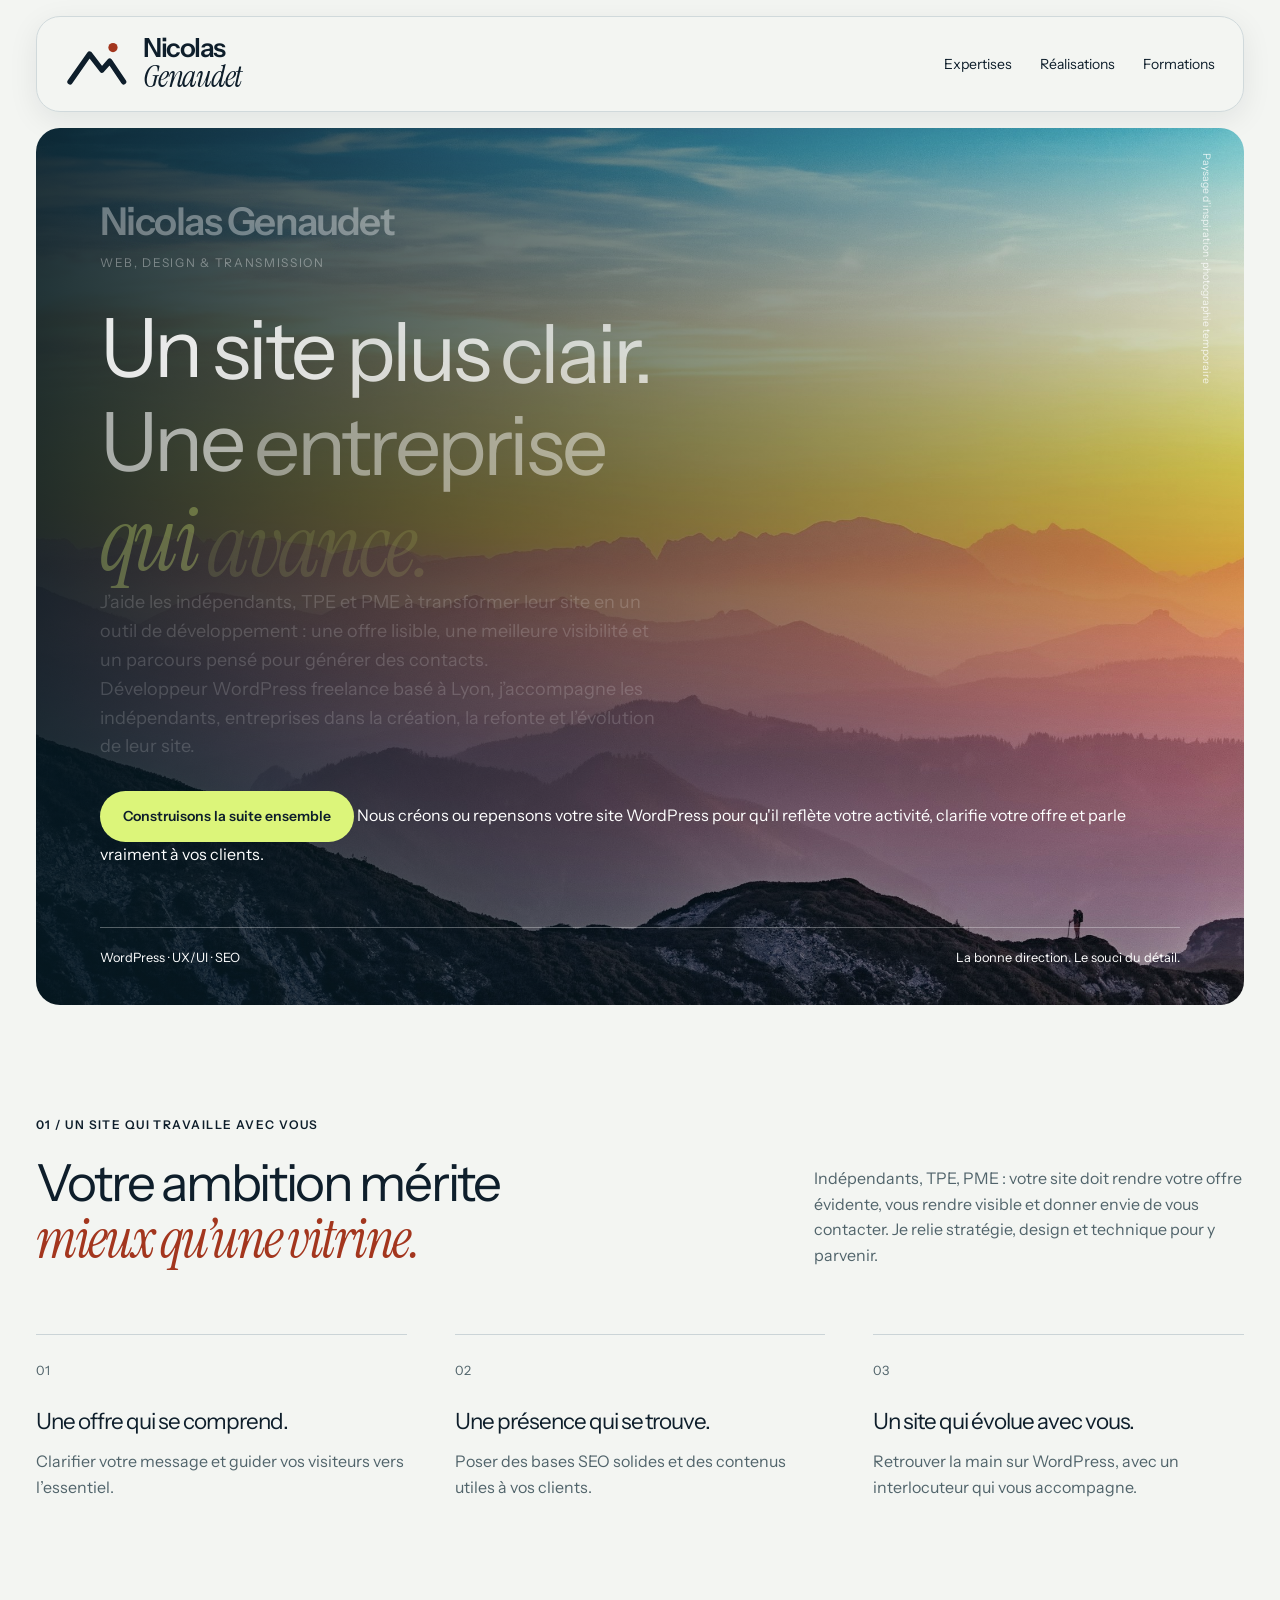
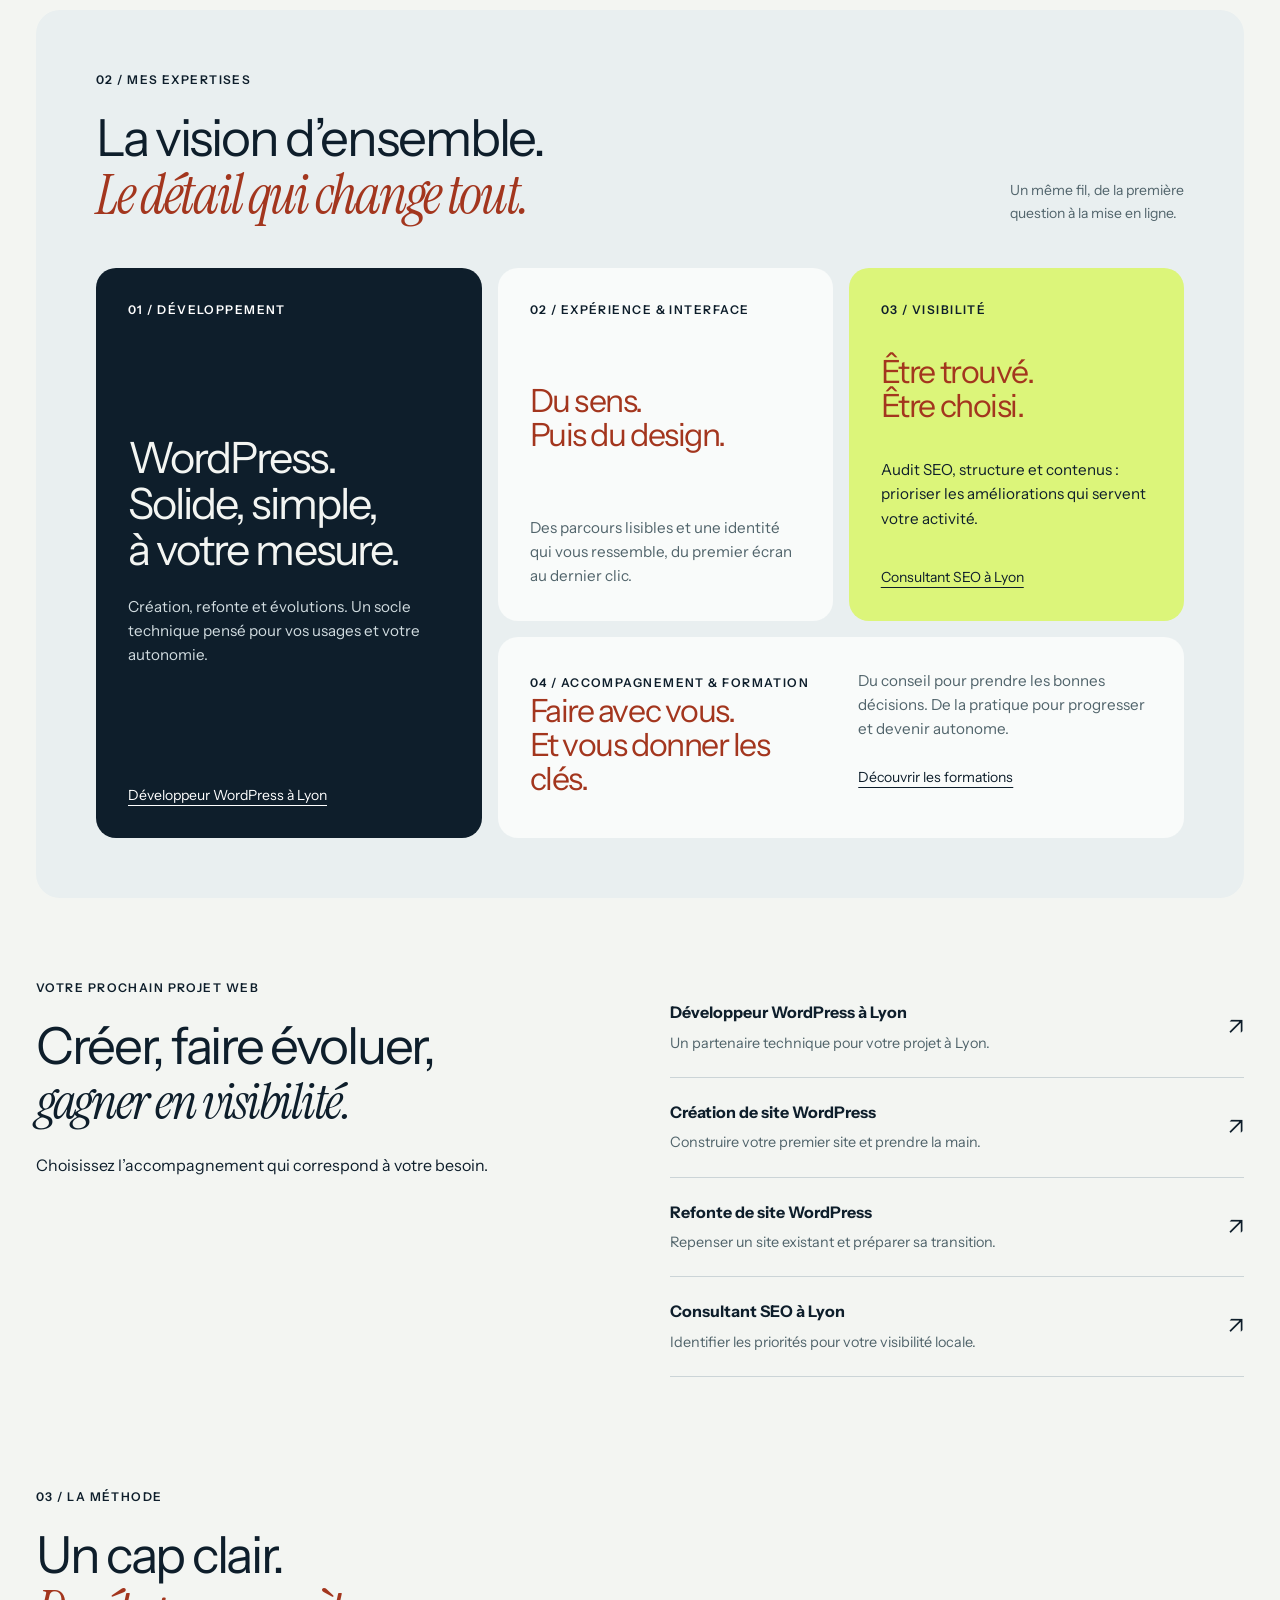
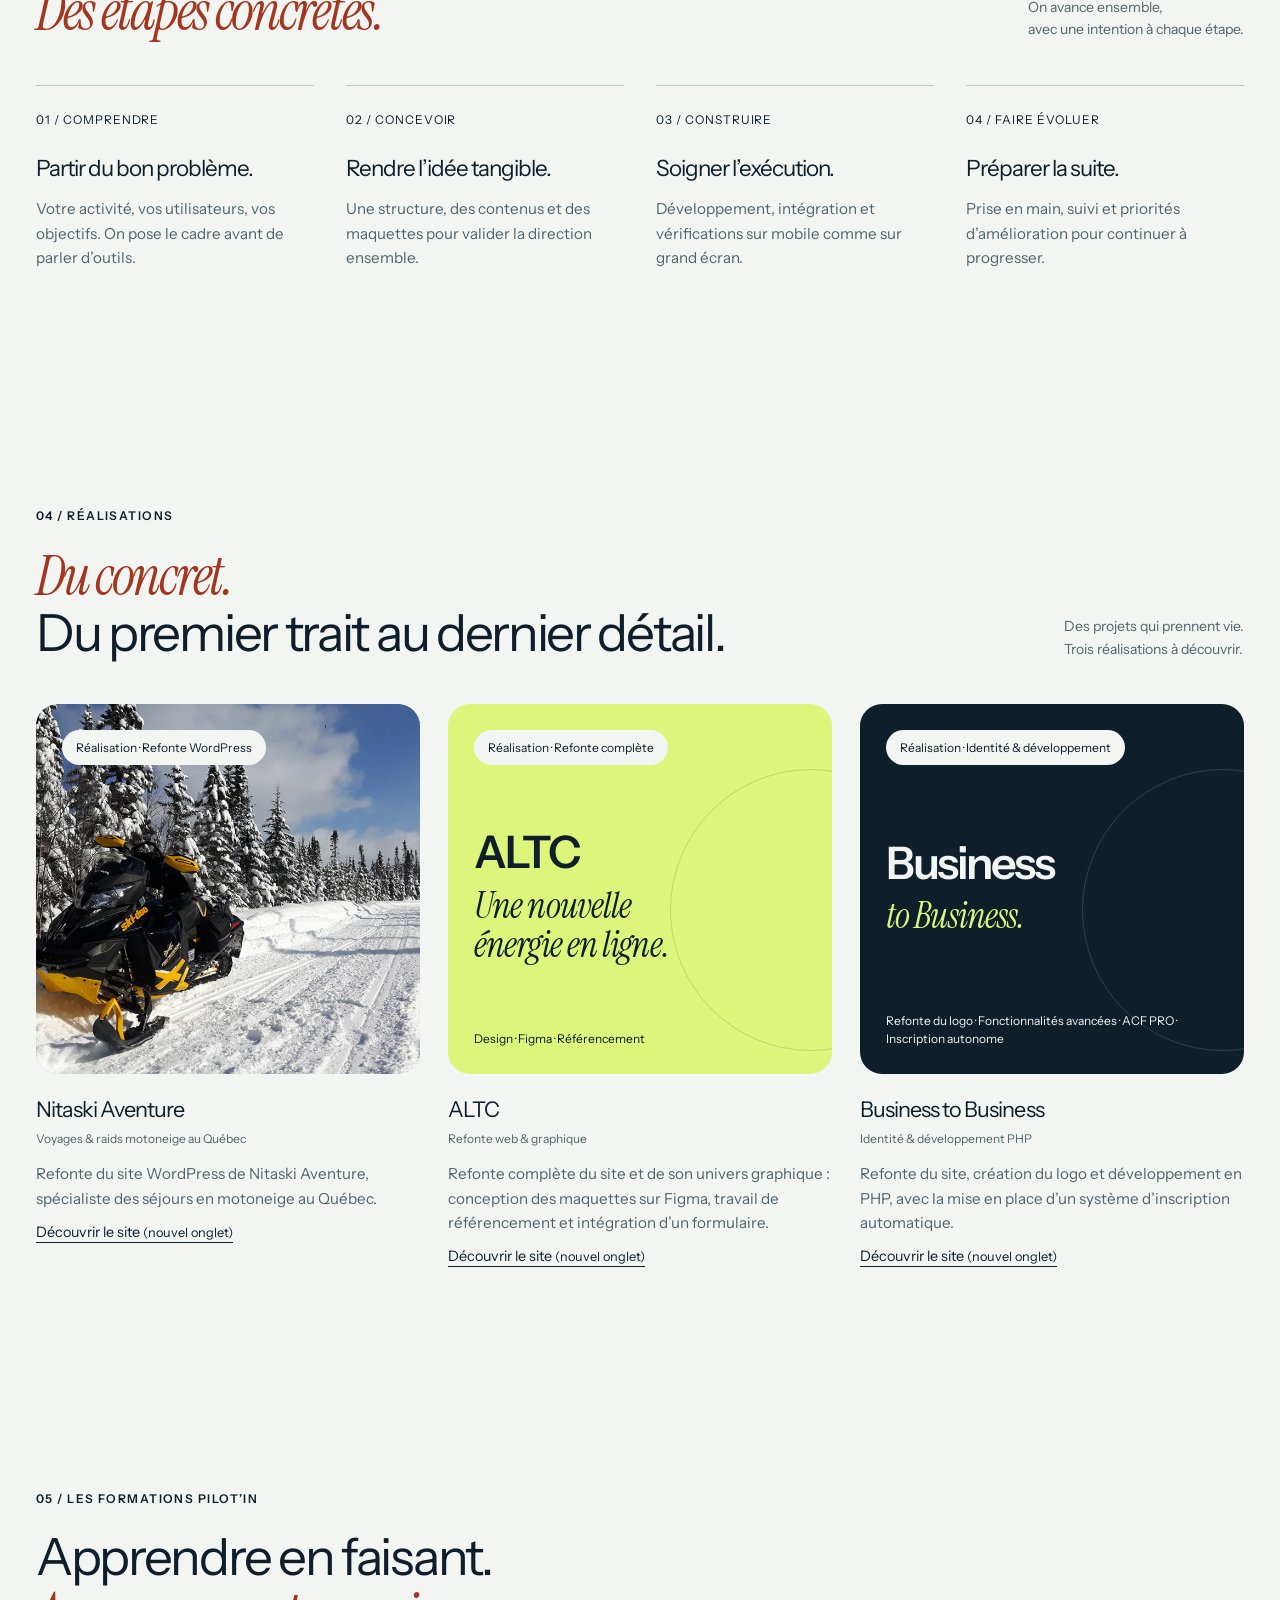
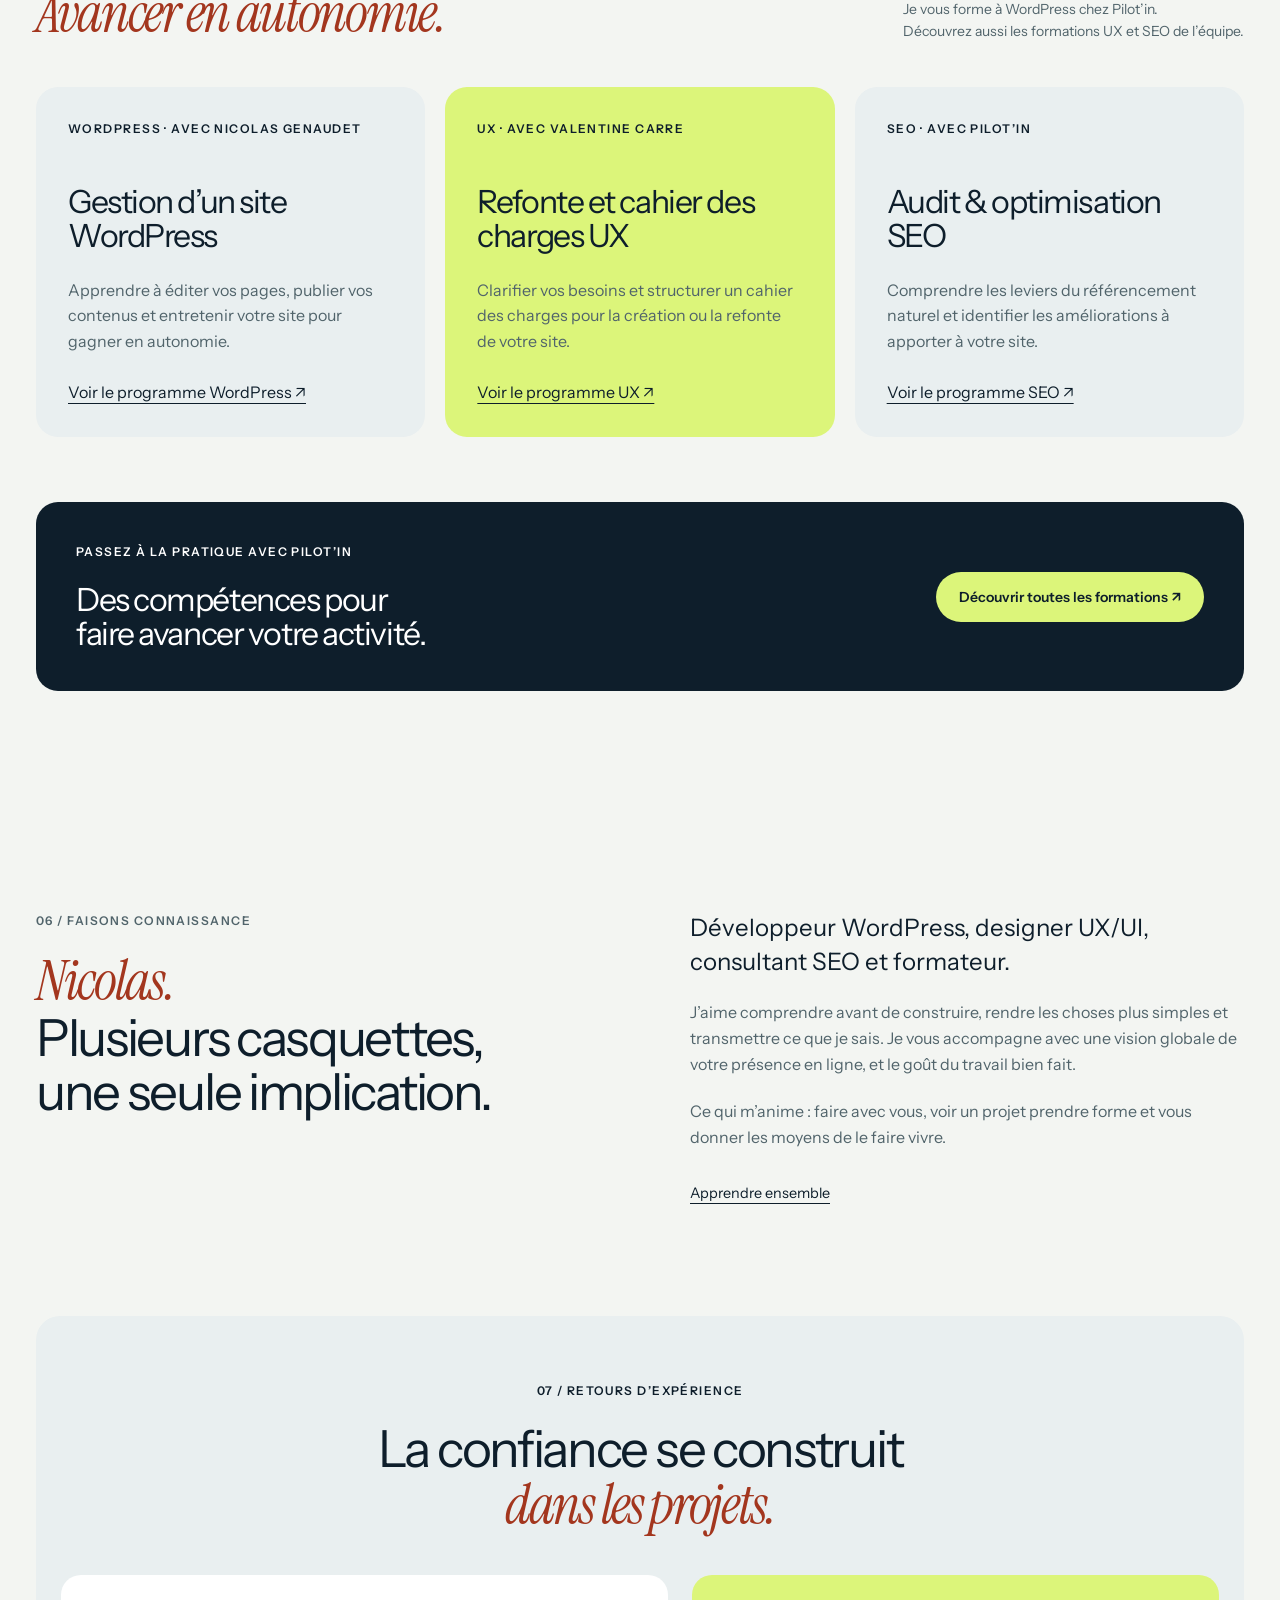
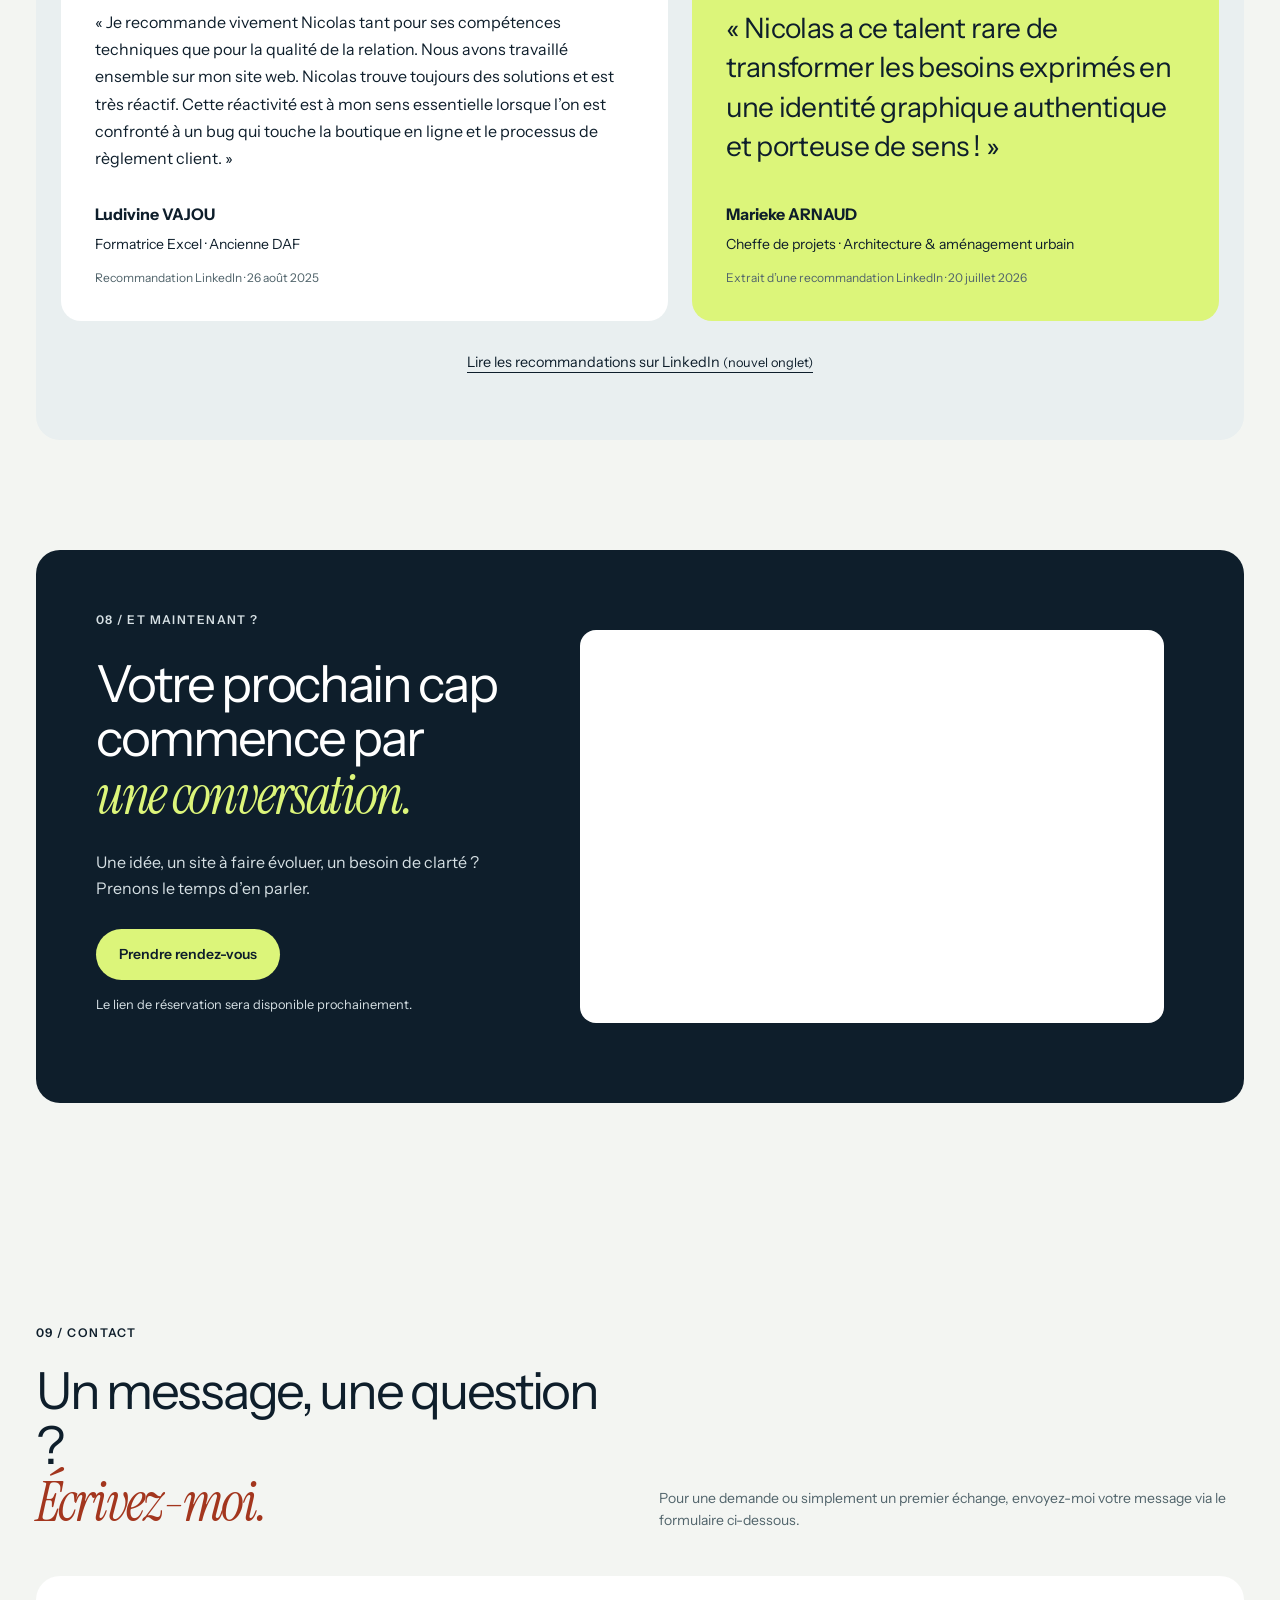
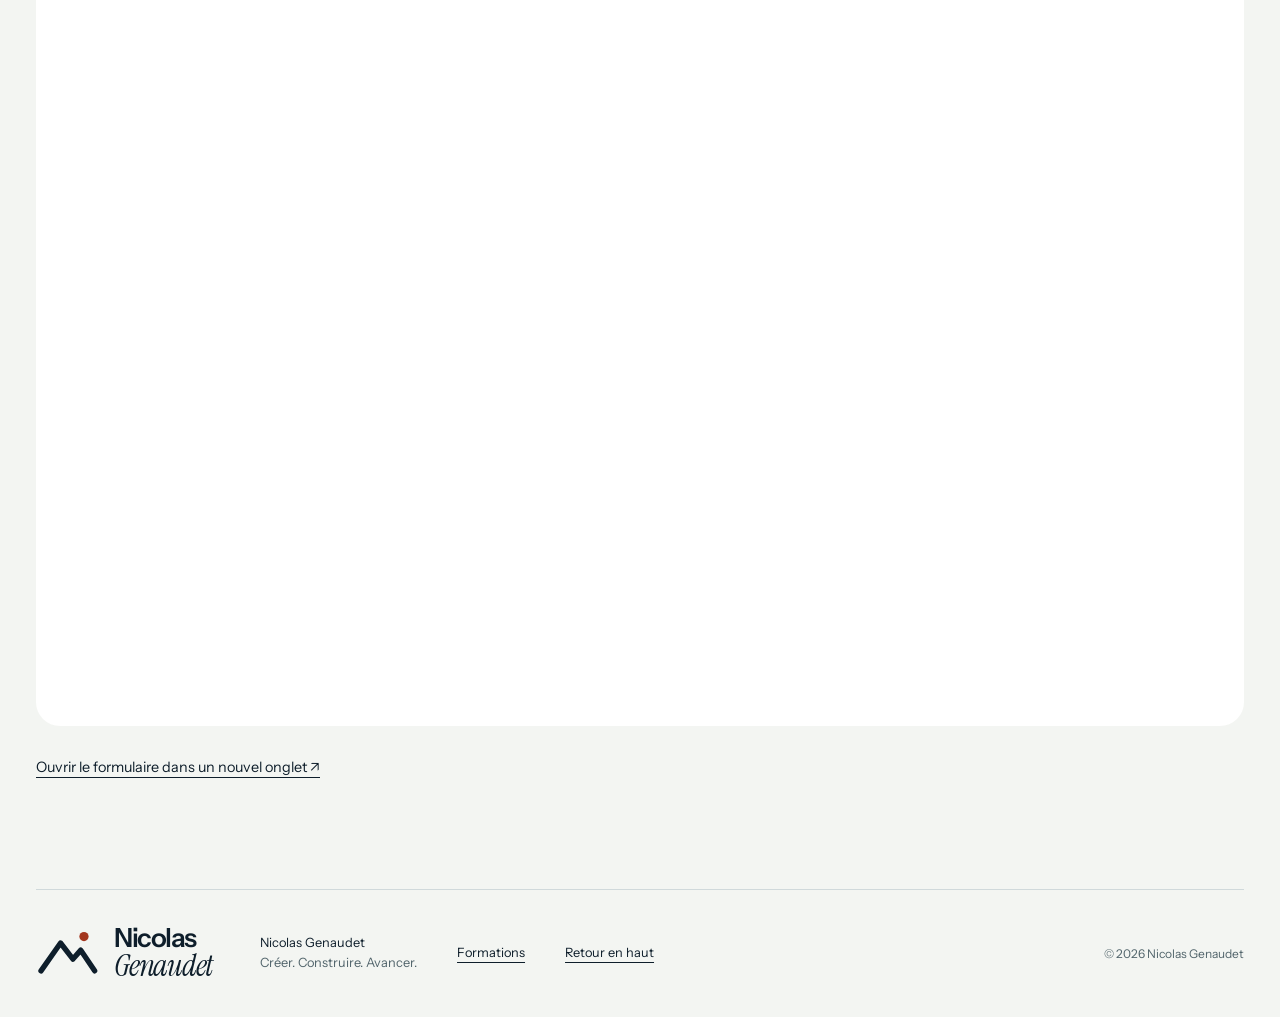
==== commit 58e3a1c2: "add structurd data" ====
--- a/index.html
+++ b/index.html
@@ -6,6 +6,47 @@
             <meta name="description" content="Nicolas Genaudet, développeur WordPress, designer UX/UI et consultant SEO. Un site plus clair, plus utile et pensé pour votre développement.">
             <link rel="canonical" href="https://nicolas-genaudet.fr/">
             <title>Développeur WordPress freelance à Lyon | Nicolas Genaudet</title>
+            <script type="application/ld+json">
+            {
+                "@context": "https://schema.org",
+                "@graph": [
+                    {
+                        "@type": "Person",
+                        "@id": "https://nicolas-genaudet.fr/#person",
+                        "name": "Nicolas Genaudet",
+                        "givenName": "Nicolas",
+                        "familyName": "Genaudet",
+                        "url": "https://nicolas-genaudet.fr/",
+                        "jobTitle": "Développeur WordPress freelance, designer UX/UI, consultant SEO et formateur",
+                        "description": "Développeur WordPress freelance basé à Lyon, j’accompagne les indépendants, TPE et PME dans la création, la refonte et l’évolution de leur site.",
+                        "workLocation": {
+                            "@type": "Place",
+                            "name": "Lyon"
+                        },
+                        "knowsAbout": ["WordPress", "Développement web", "Design UX/UI", "Référencement naturel (SEO)", "Formation WordPress"],
+                        "sameAs": ["https://www.linkedin.com/in/nicolas-genaudet/"]
+                    },
+                    {
+                        "@type": "WebSite",
+                        "@id": "https://nicolas-genaudet.fr/#website",
+                        "url": "https://nicolas-genaudet.fr/",
+                        "name": "Nicolas Genaudet",
+                        "inLanguage": "fr-FR",
+                        "publisher": { "@id": "https://nicolas-genaudet.fr/#person" }
+                    },
+                    {
+                        "@type": "WebPage",
+                        "@id": "https://nicolas-genaudet.fr/#webpage",
+                        "url": "https://nicolas-genaudet.fr/",
+                        "name": "Développeur WordPress freelance à Lyon | Nicolas Genaudet",
+                        "description": "Nicolas Genaudet, développeur WordPress, designer UX/UI et consultant SEO. Un site plus clair, plus utile et pensé pour votre développement.",
+                        "inLanguage": "fr-FR",
+                        "isPartOf": { "@id": "https://nicolas-genaudet.fr/#website" },
+                        "mainEntity": { "@id": "https://nicolas-genaudet.fr/#person" }
+                    }
+                ]
+            }
+            </script>
             <link rel="icon" href="assets/favicon.svg?v=crete" type="image/svg+xml">
             <link rel="stylesheet" href="styles.css?v=motion-2">
             <script src="config.js" defer>
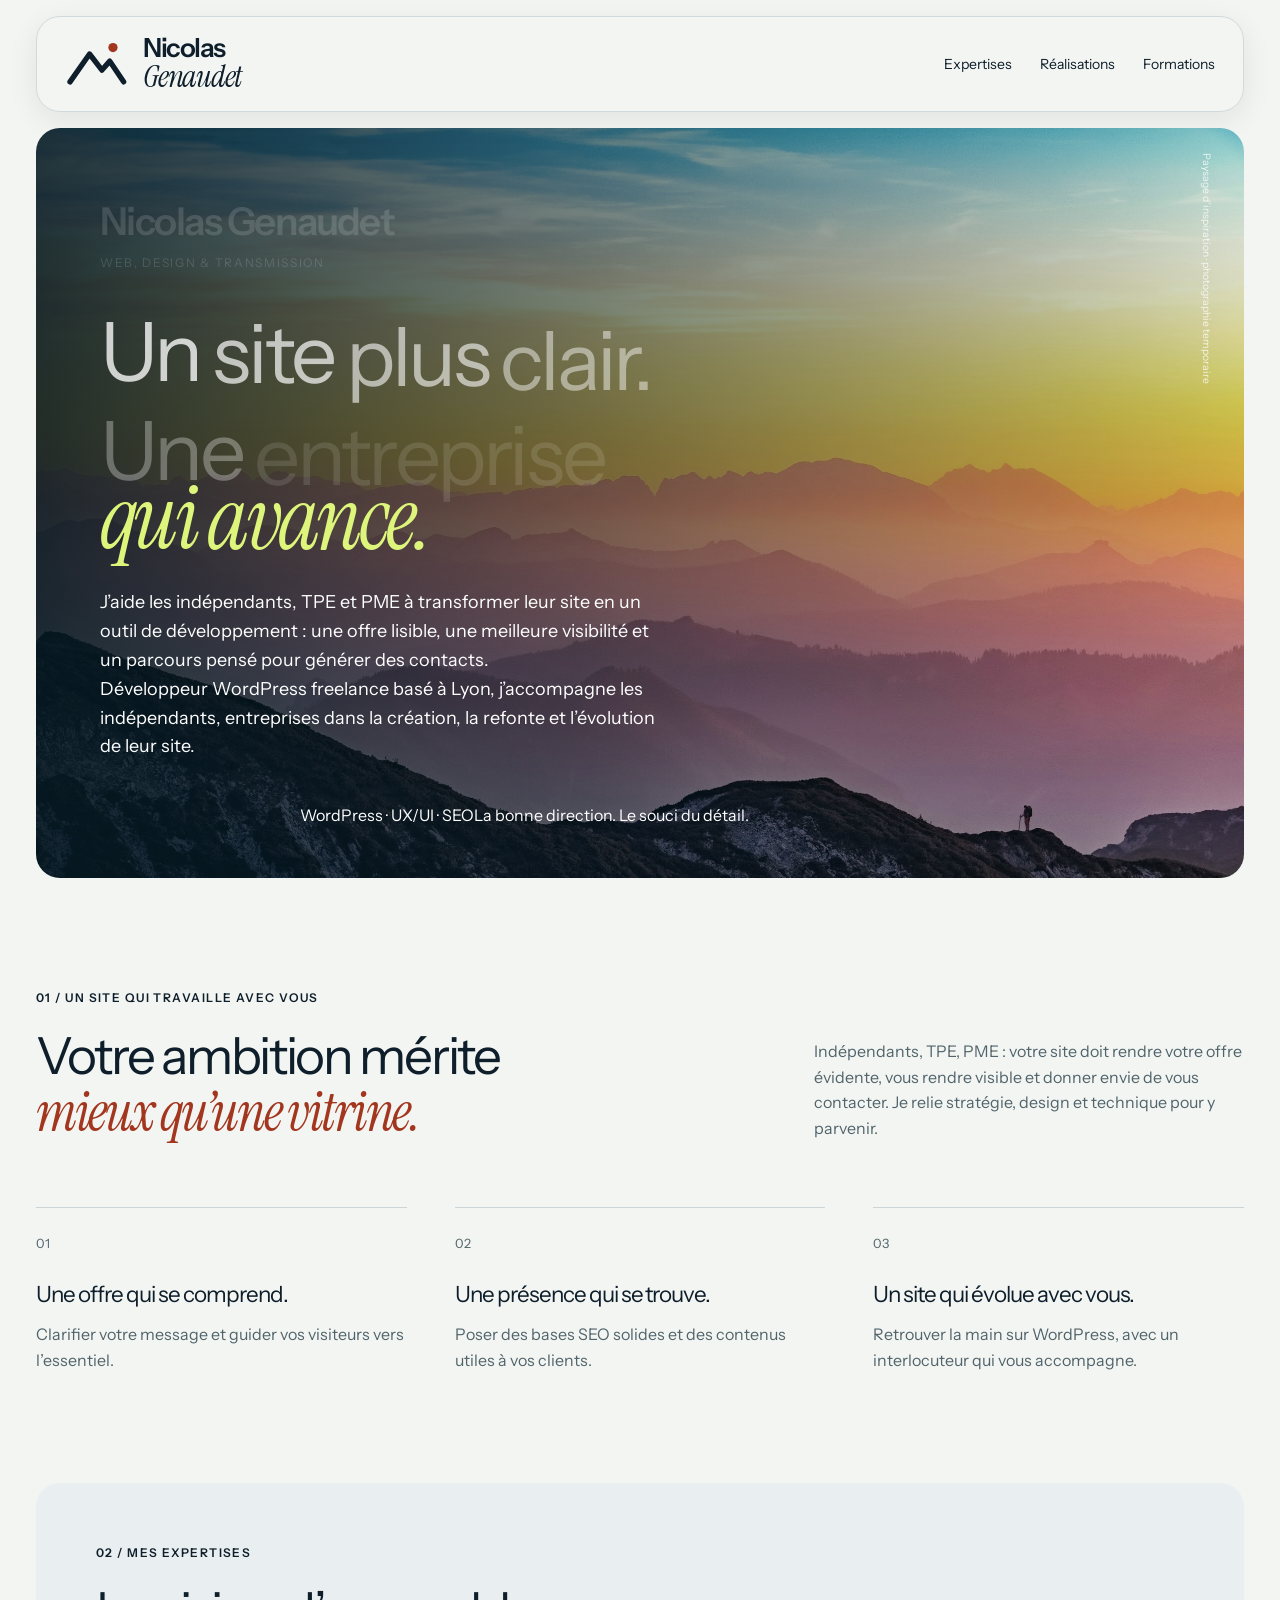
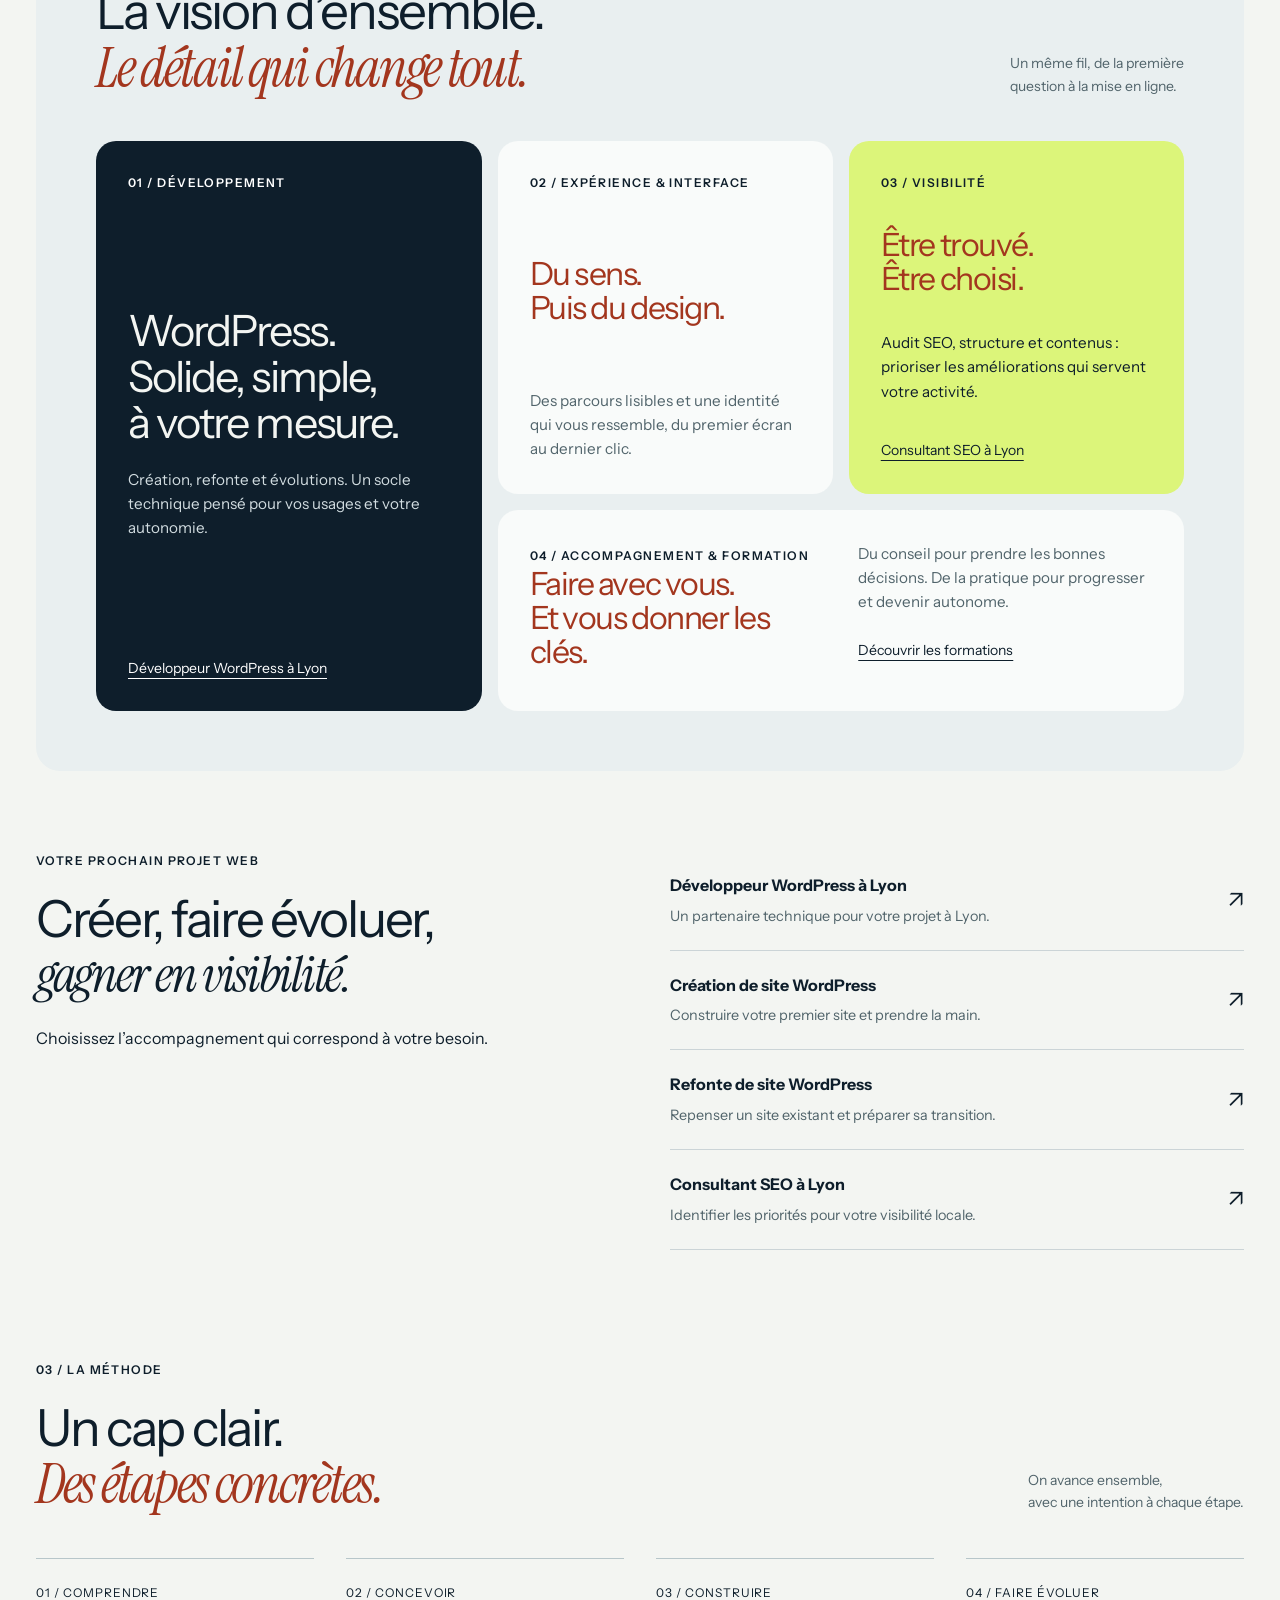
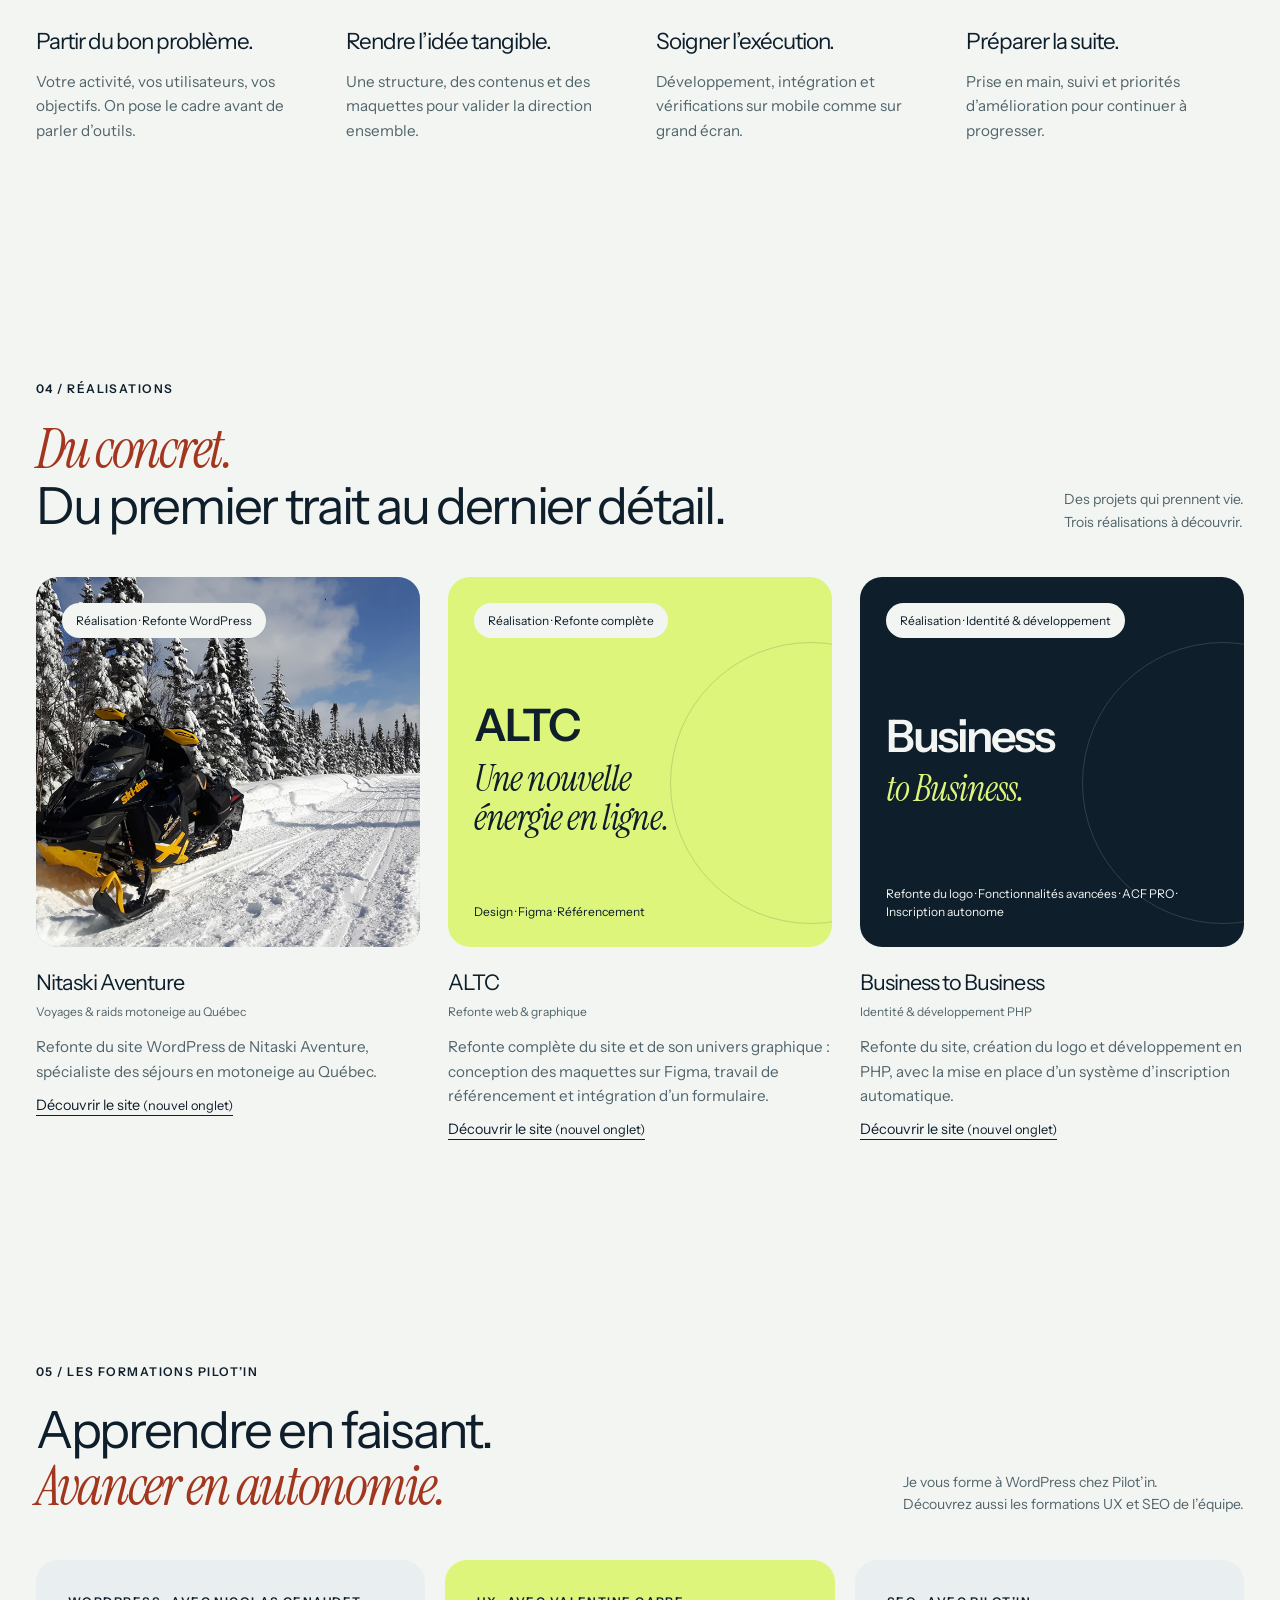
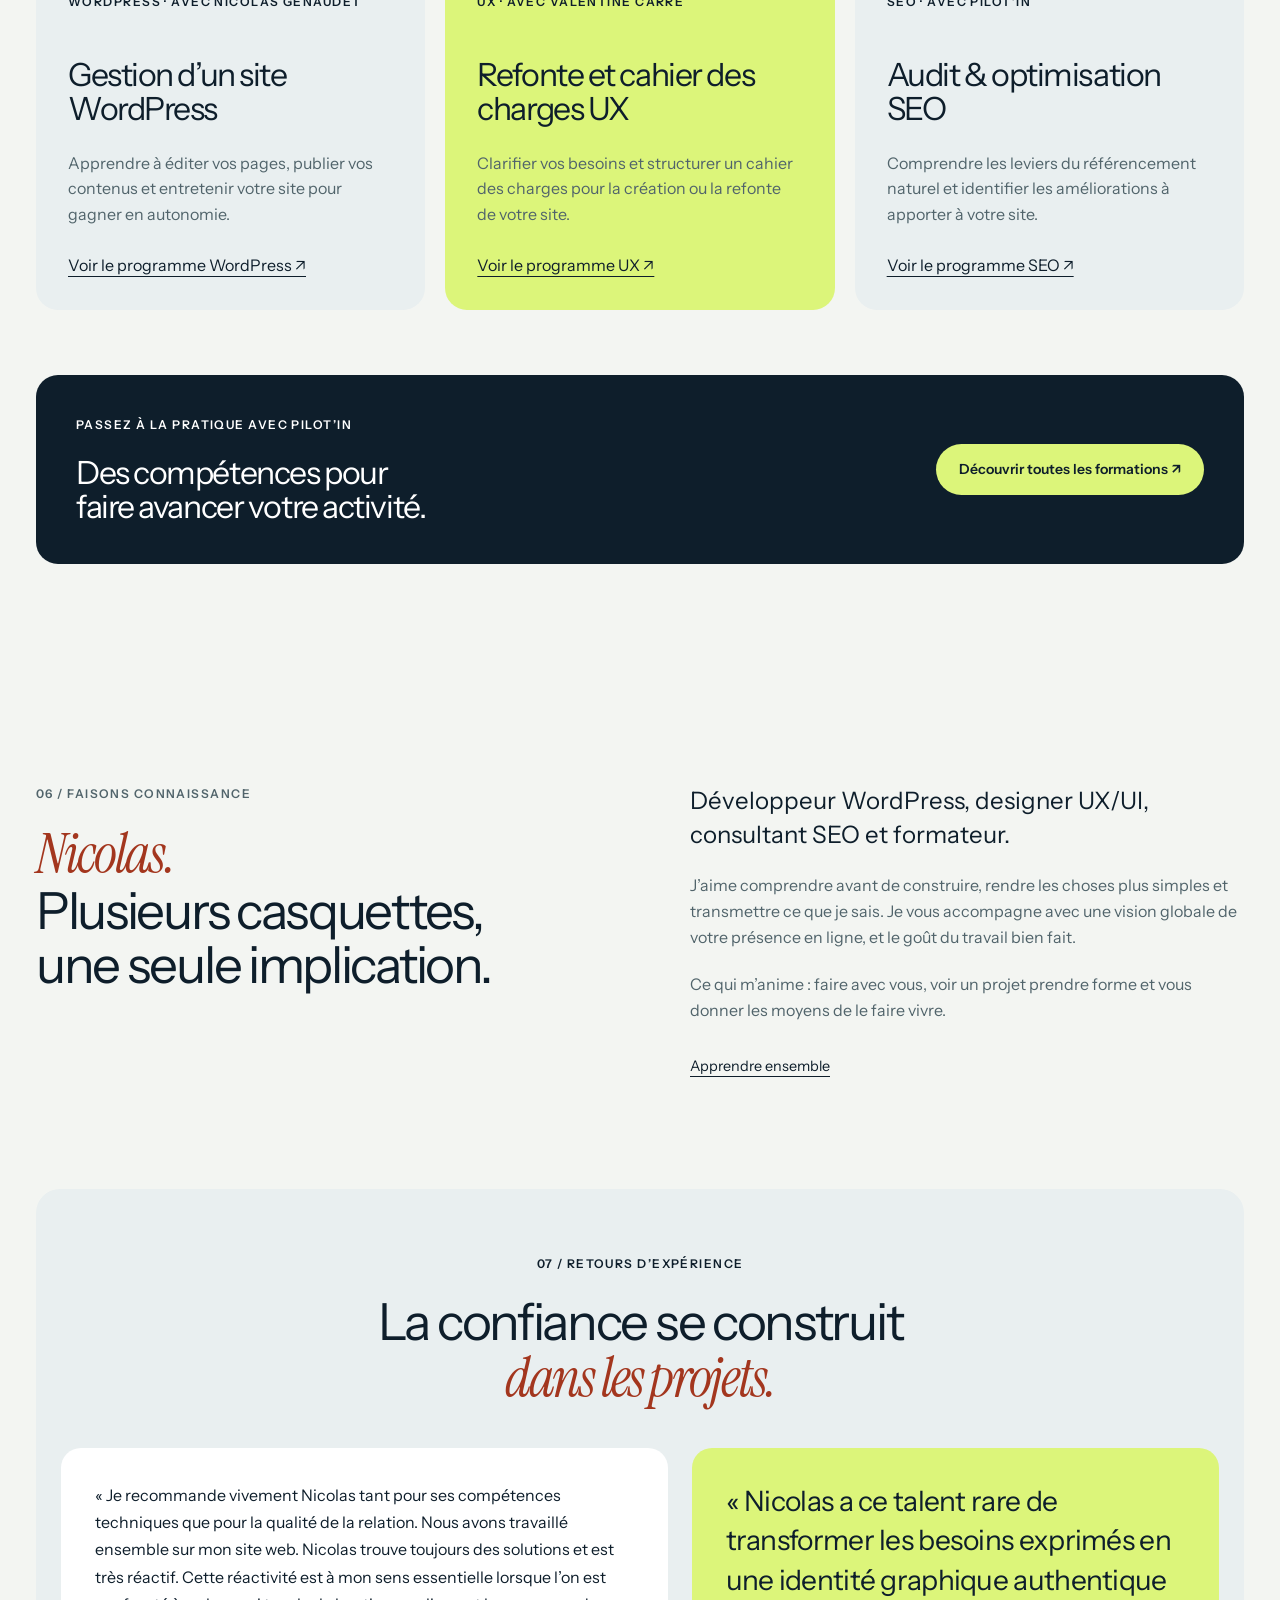
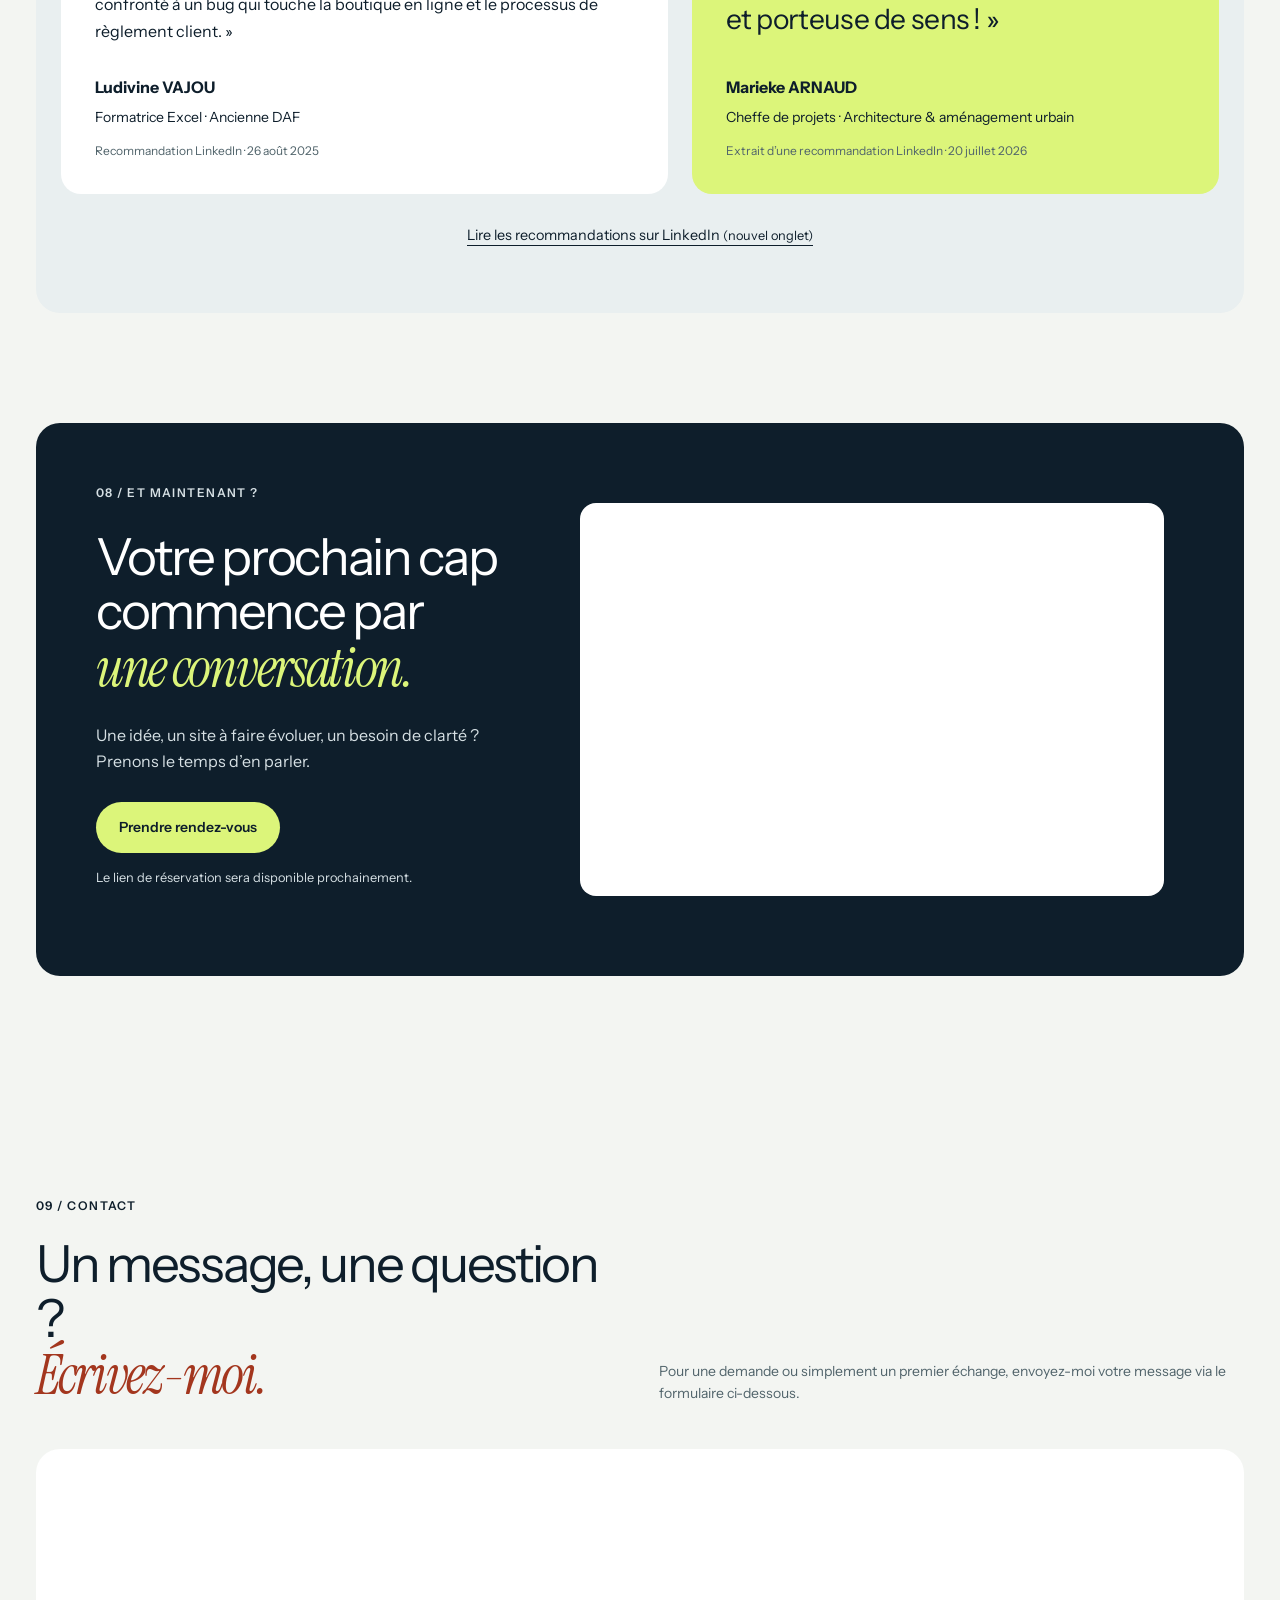
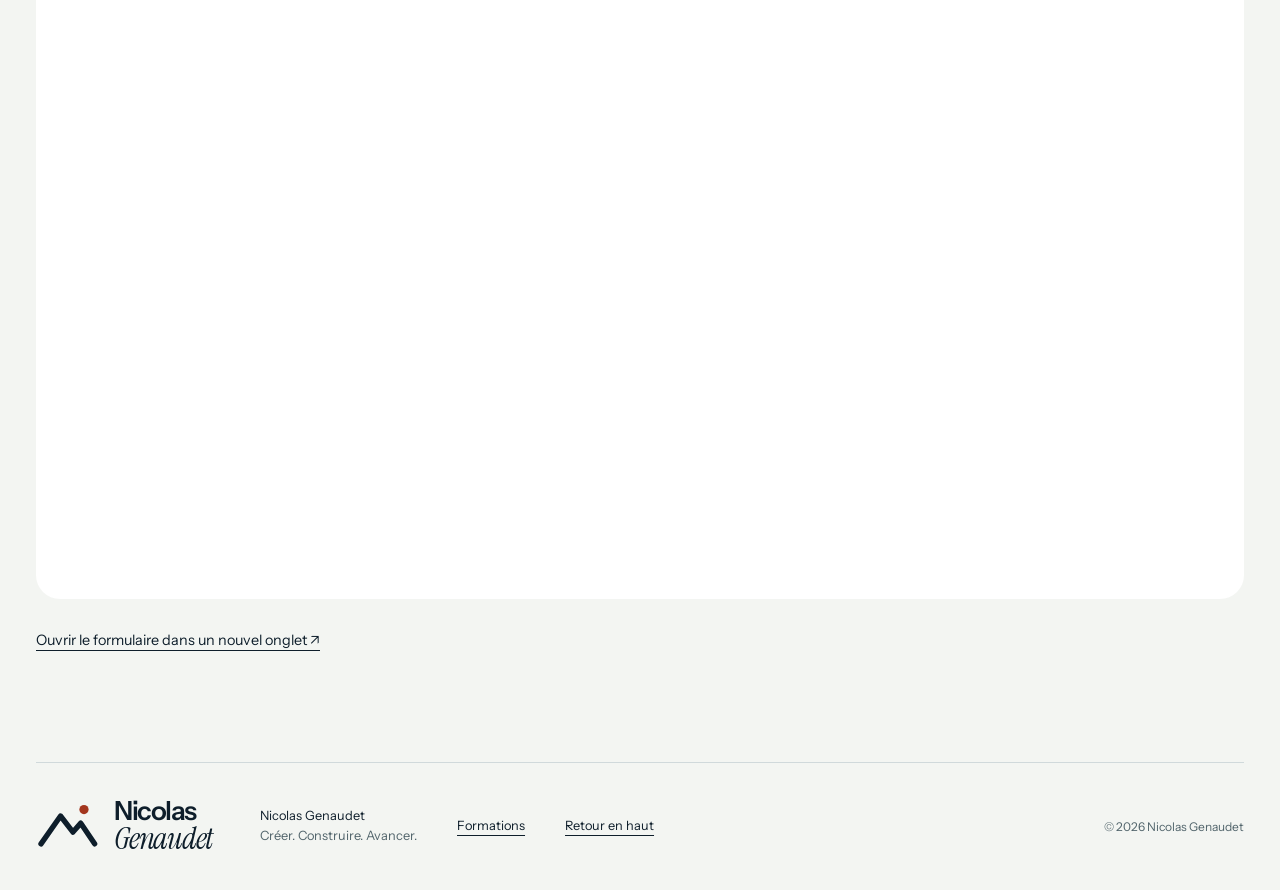
==== commit c615fbf1: "change wording cta" ====
--- a/index.html
+++ b/index.html
@@ -94,9 +94,8 @@
                             J’aide les indépendants, TPE et PME à transformer leur site en un outil de développement : une offre lisible, une meilleure visibilité et un parcours pensé pour générer des contacts.<br>
                             Développeur WordPress freelance basé à Lyon, j’accompagne les indépendants, entreprises dans la création, la refonte et l’évolution de leur site.
                         </p>
-                        <a class="button lime" href="#contact">Construisons la suite ensemble</a>
-    Nous créons ou repensons votre site WordPress pour qu'il reflète votre activité, clarifie votre offre et parle vraiment à vos clients.                <div class="hero-bottom">
-                        <span>WordPress · UX/UI · SEO</span><span>La bonne direction. Le souci du détail.</span>
+                        <a class="button lime" href="#contact">Parlons de votre projet</a>
+                         <span>WordPress · UX/UI · SEO</span><span>La bonne direction. Le souci du détail.</span>
                     </div>
                     <span class="image-credit">Paysage d’inspiration · photographie temporaire</span>
                 </section>
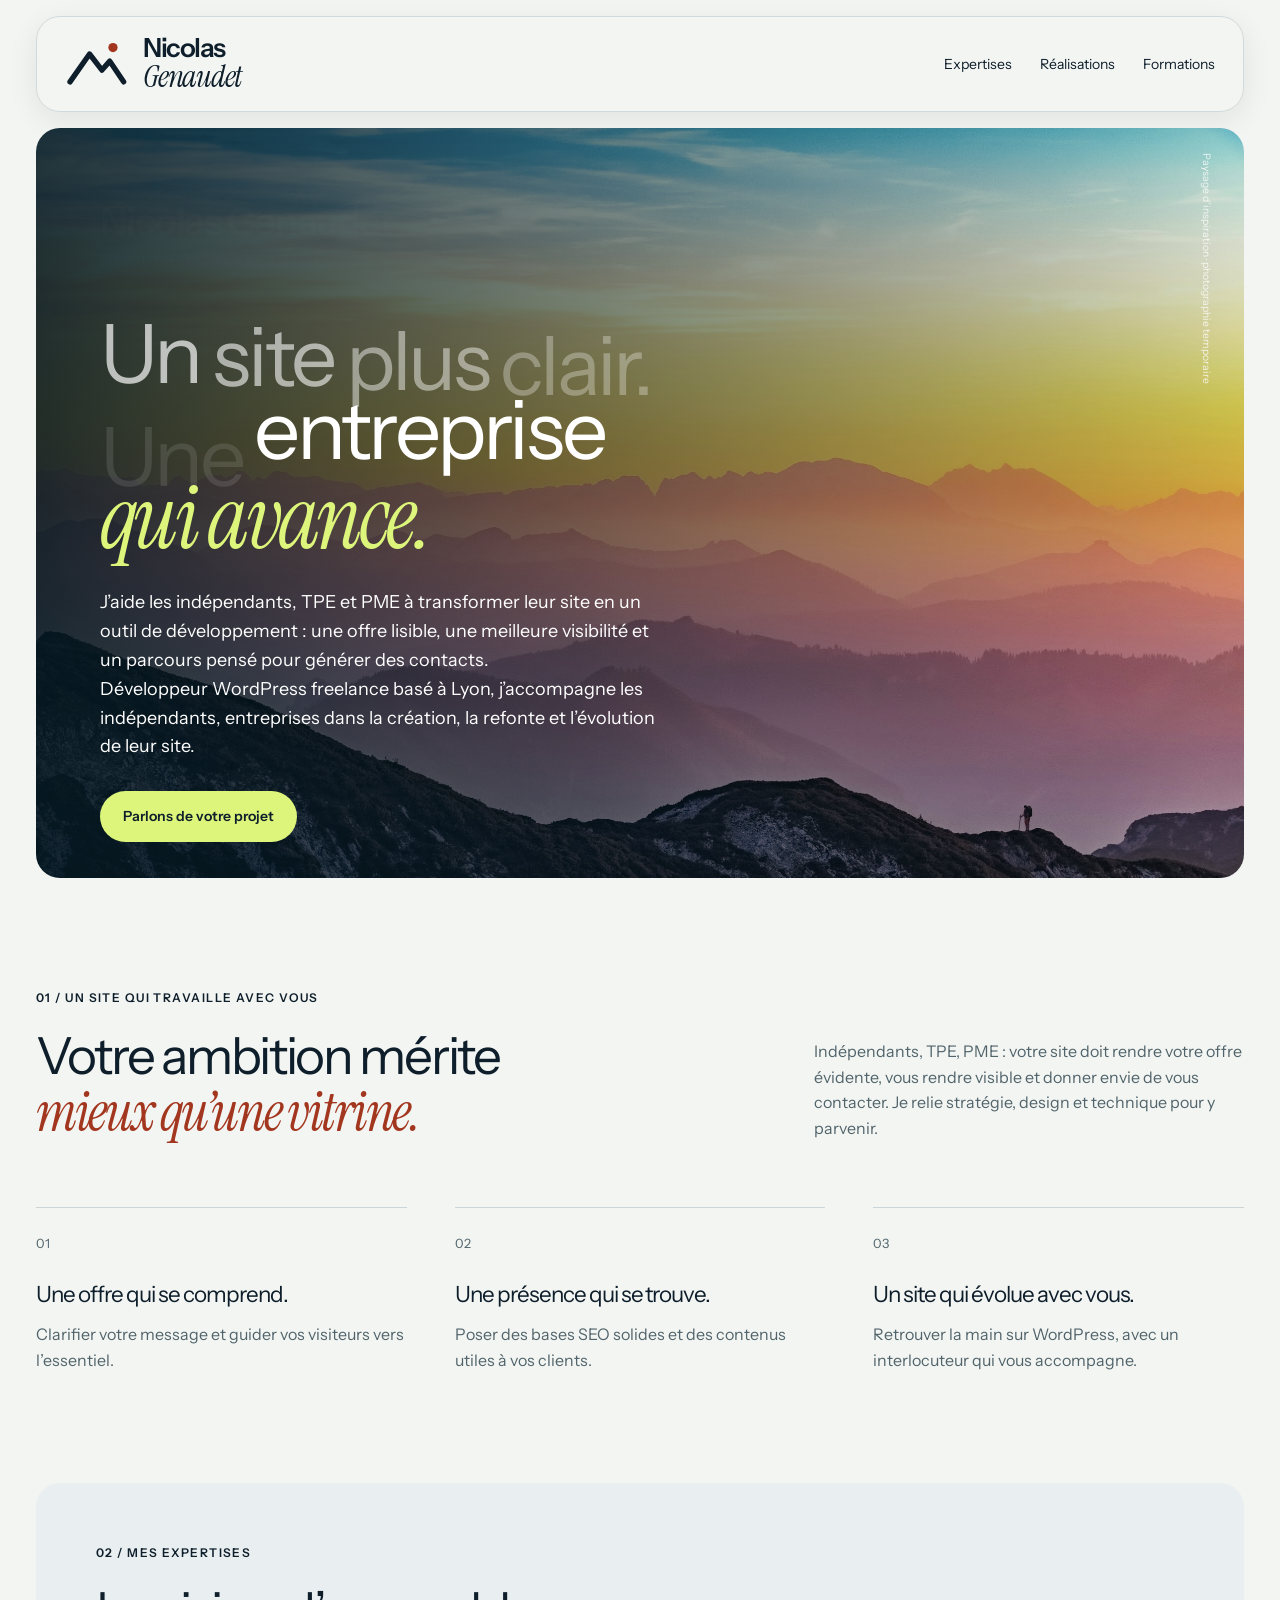
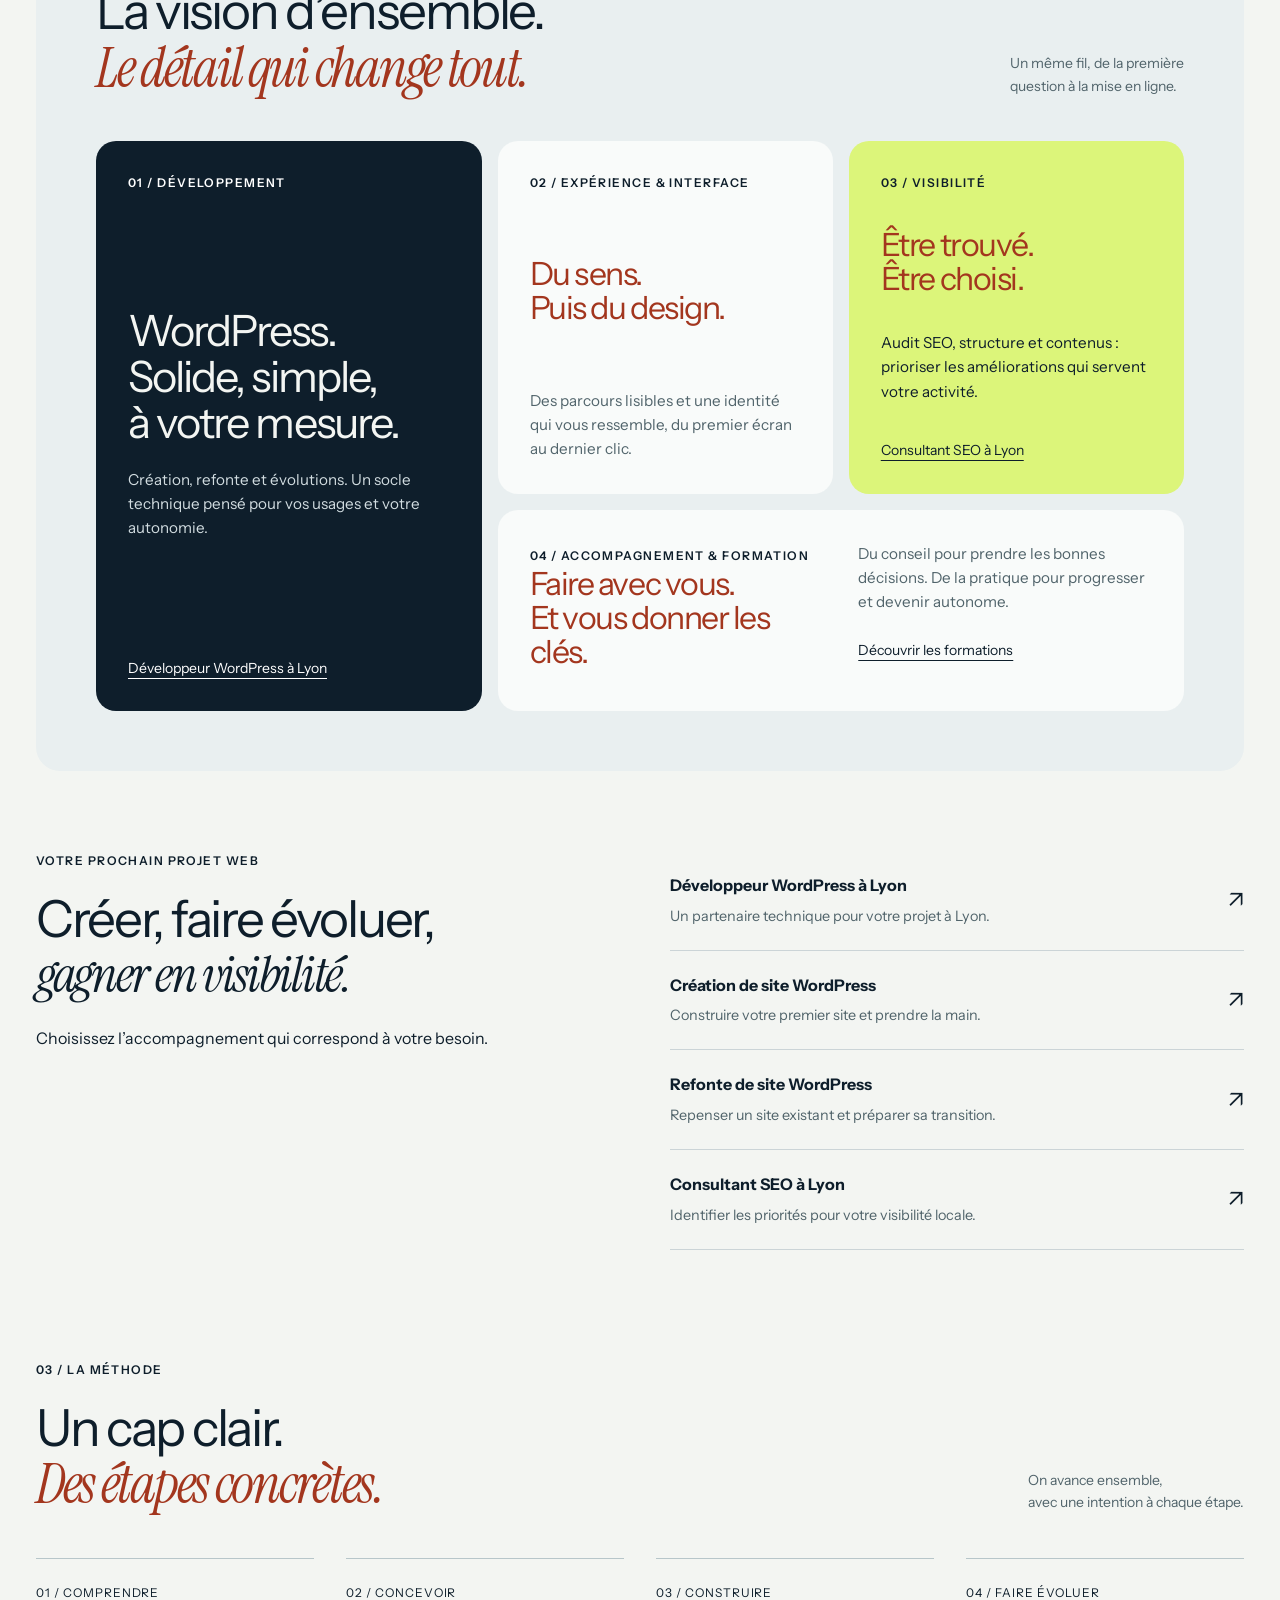
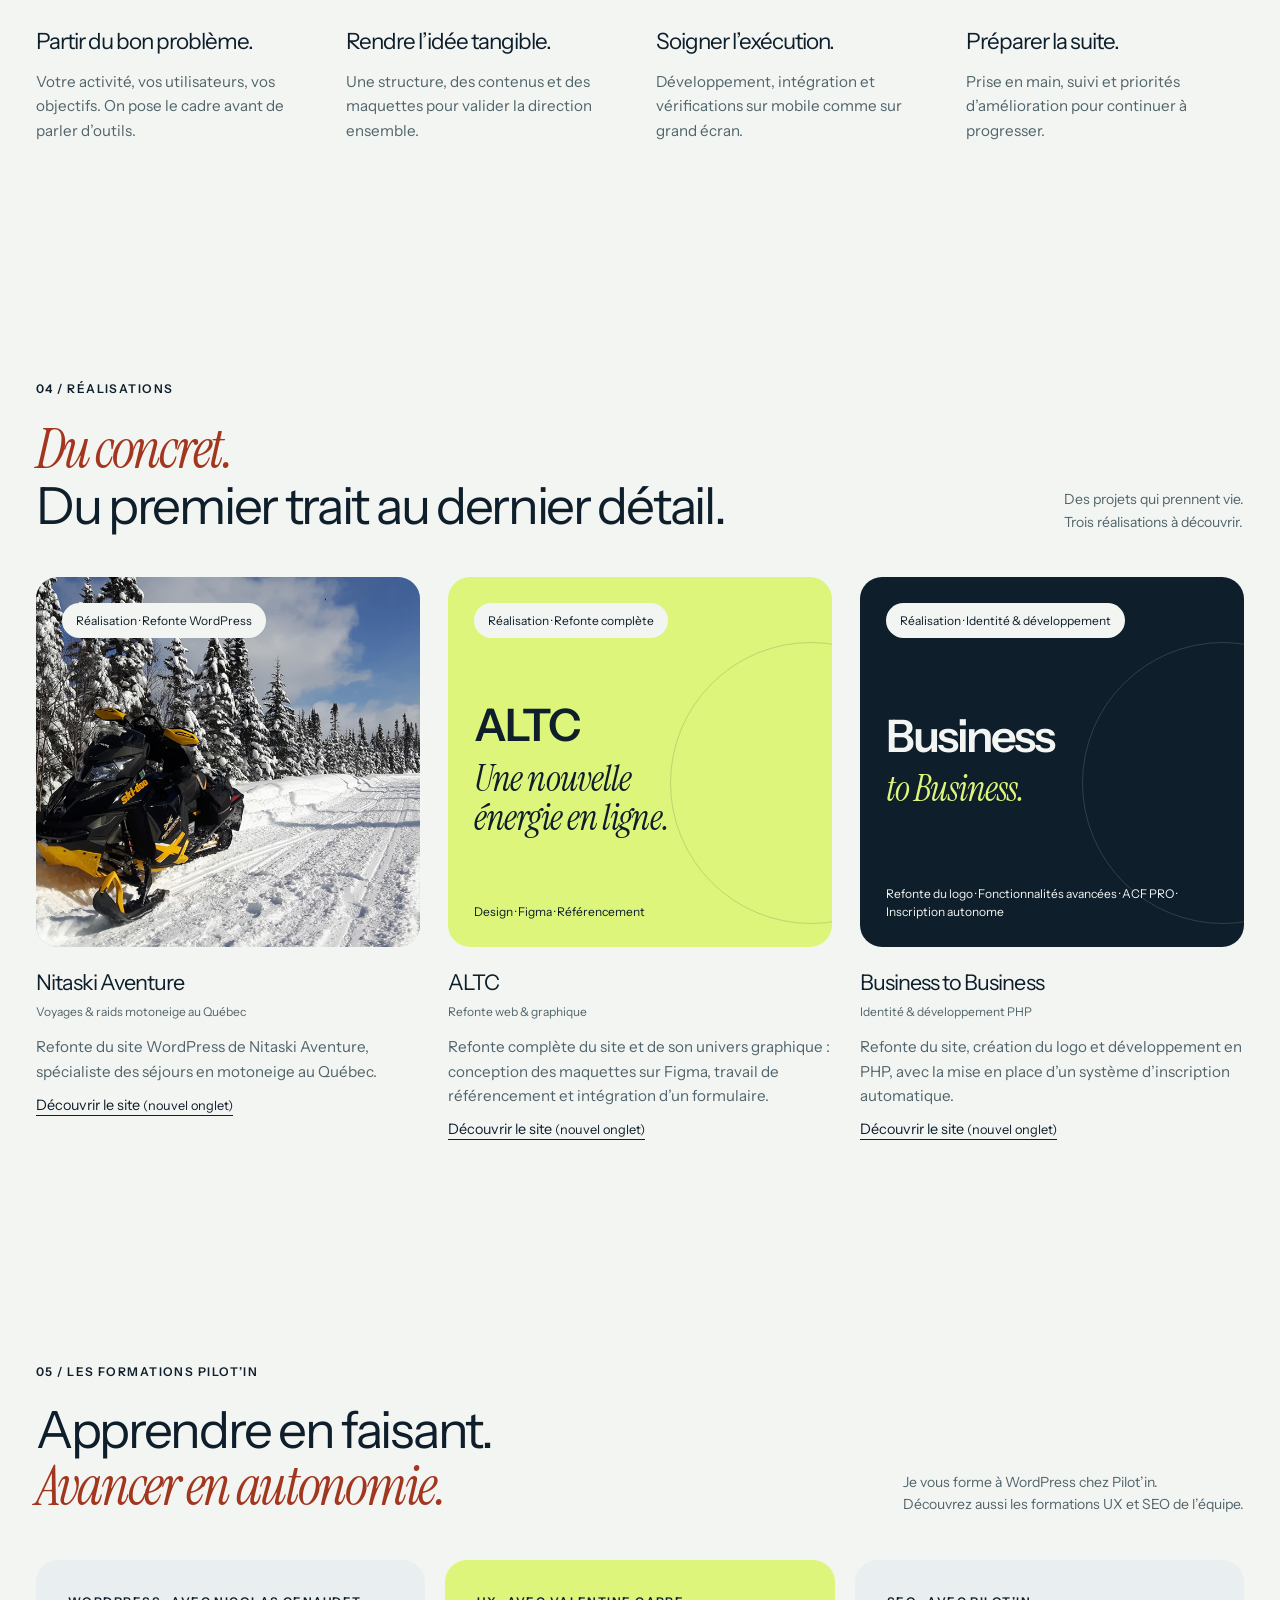
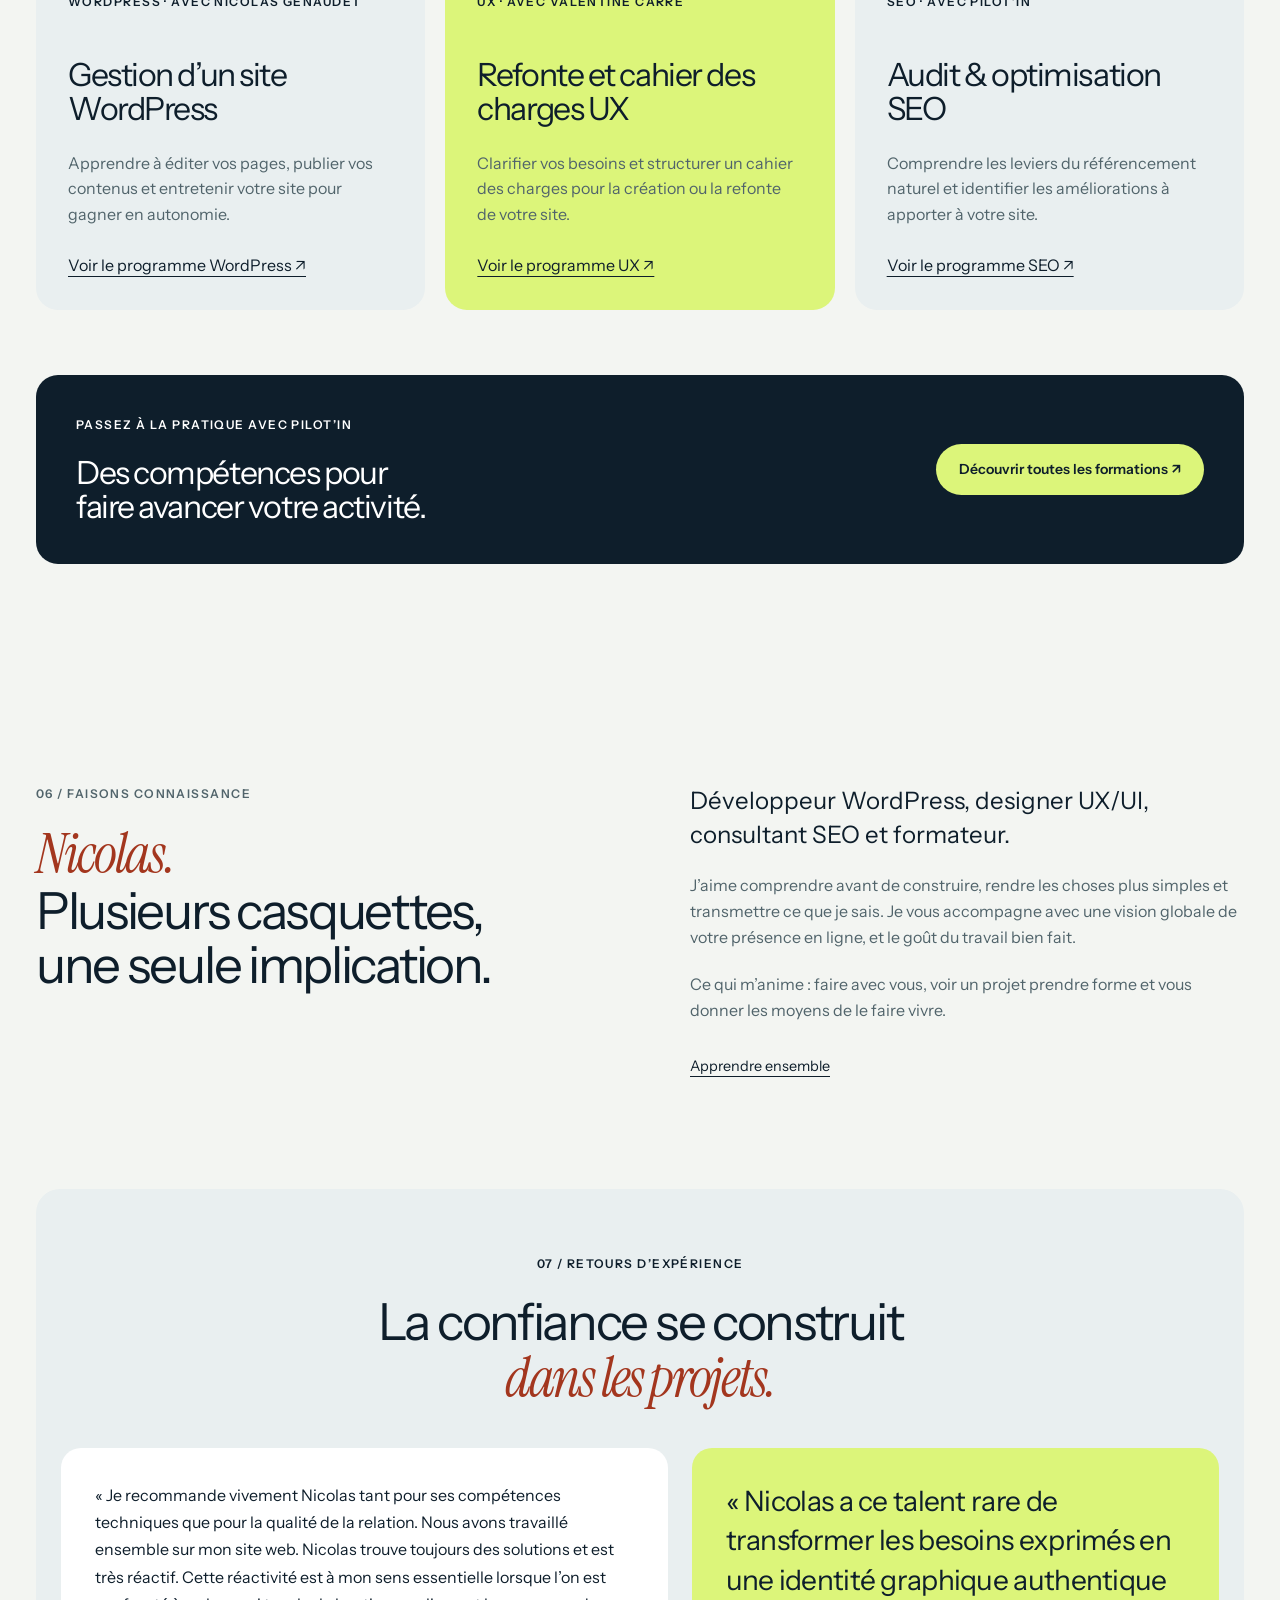
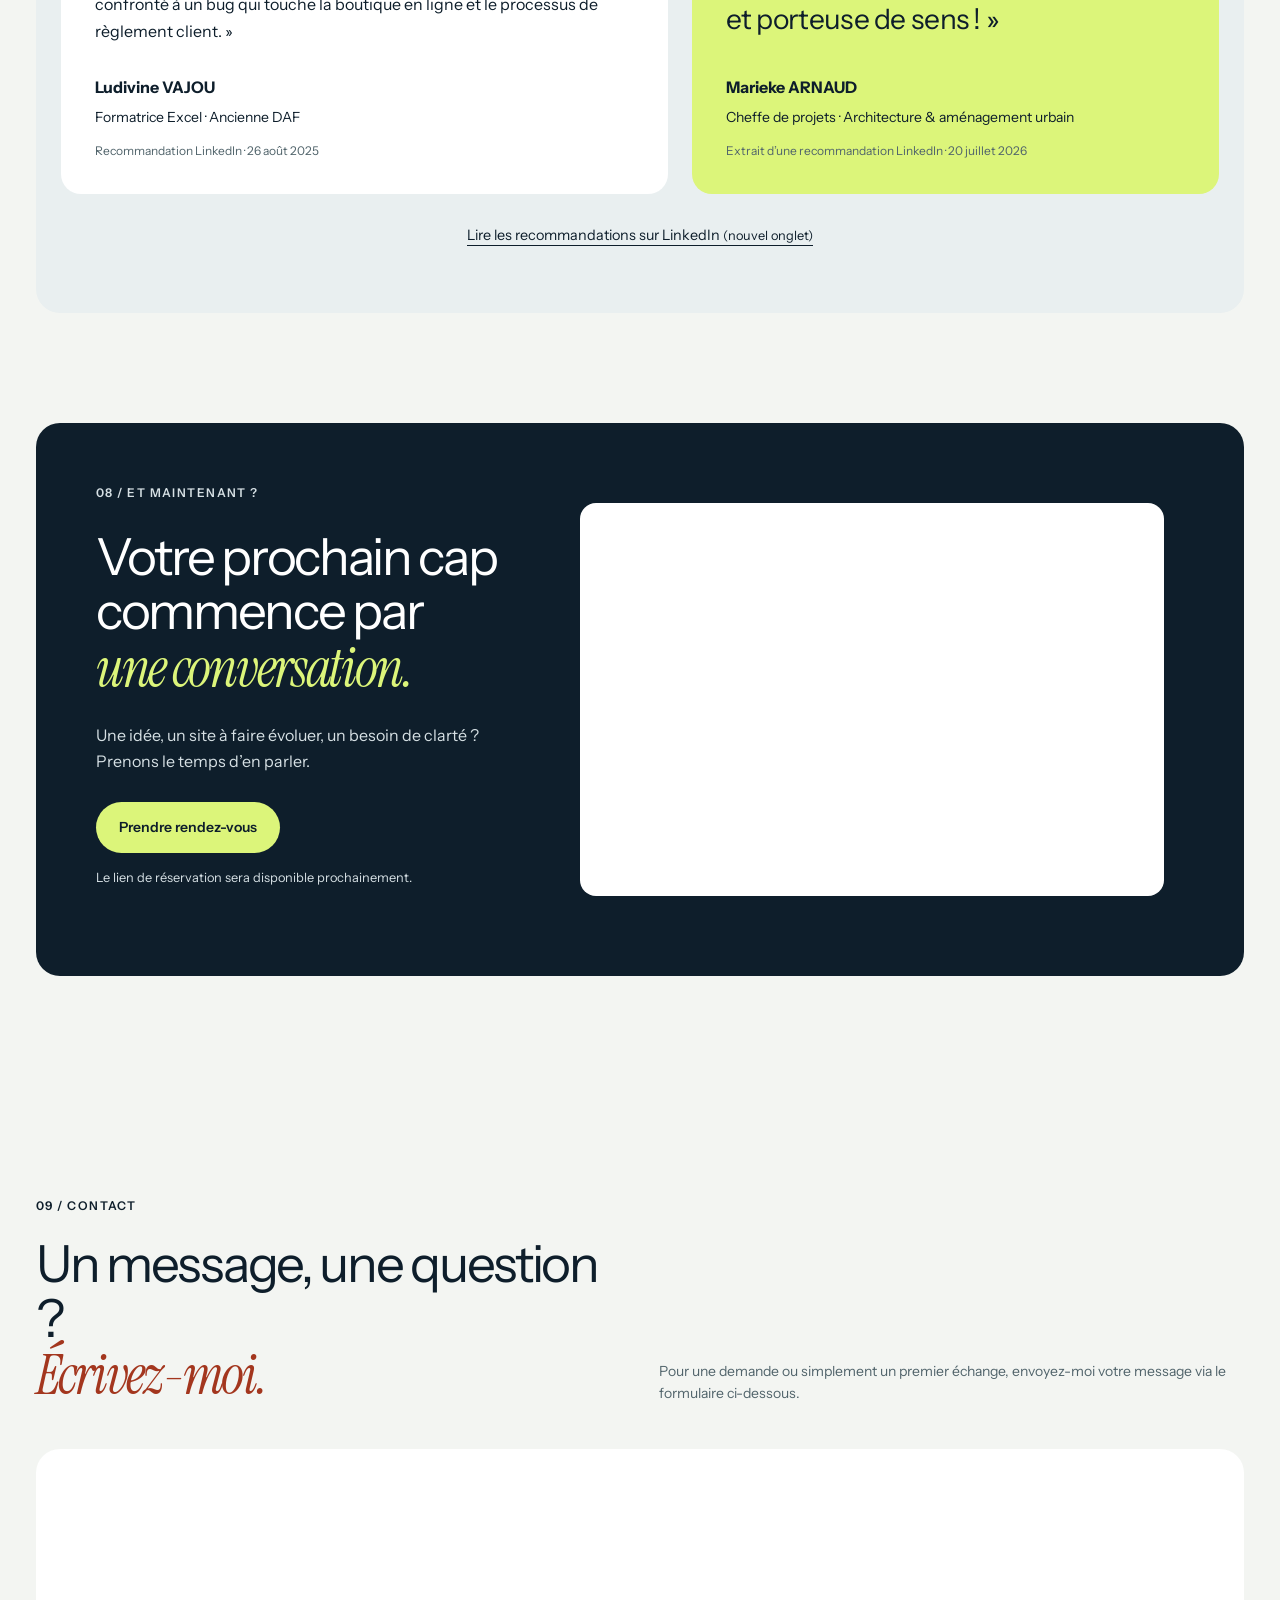
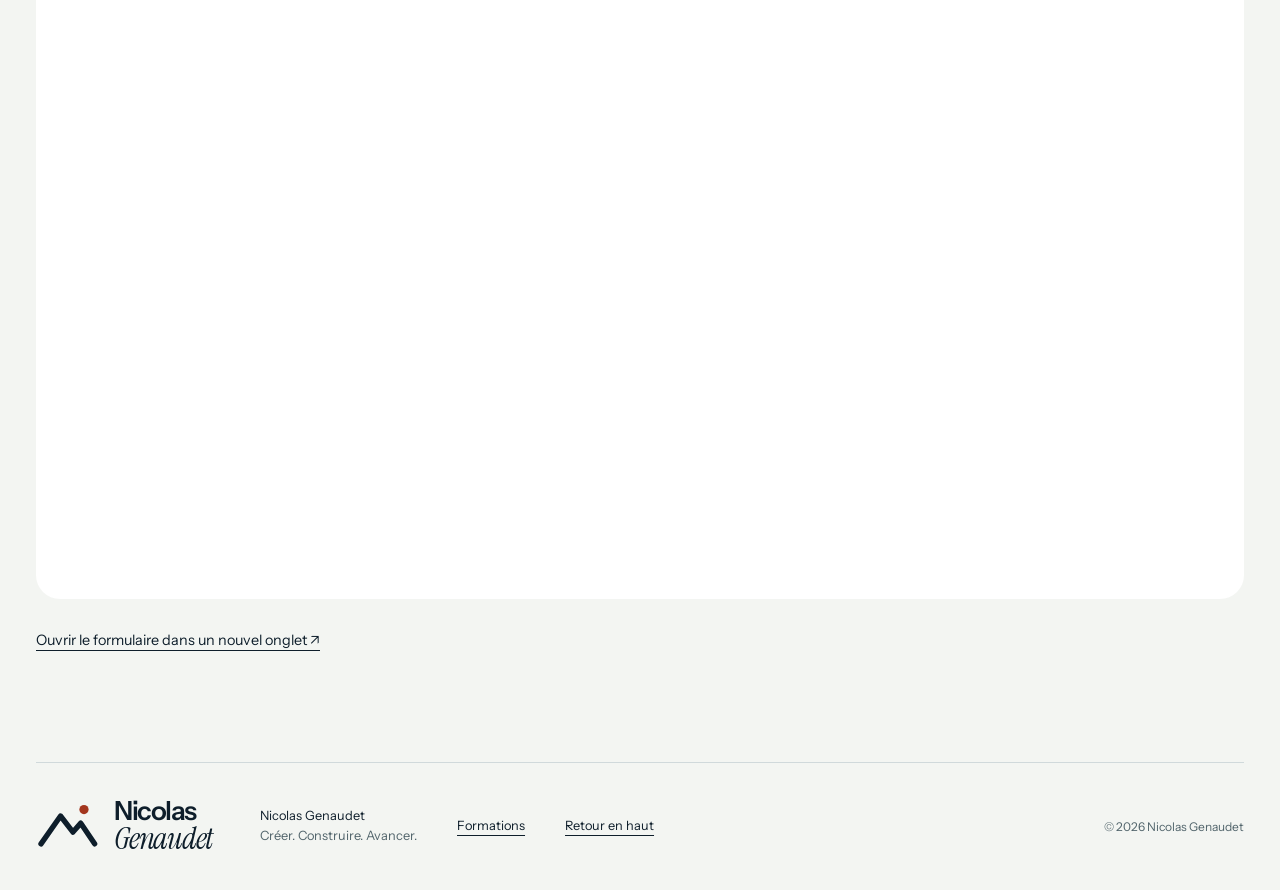
==== commit a7118080: "improve hero section" ====
--- a/index.html
+++ b/index.html
@@ -95,8 +95,7 @@
                             Développeur WordPress freelance basé à Lyon, j’accompagne les indépendants, entreprises dans la création, la refonte et l’évolution de leur site.
                         </p>
                         <a class="button lime" href="#contact">Parlons de votre projet</a>
-                         <span>WordPress · UX/UI · SEO</span><span>La bonne direction. Le souci du détail.</span>
-                    </div>
+                     </div>
                     <span class="image-credit">Paysage d’inspiration · photographie temporaire</span>
                 </section>
                 <section class="section wrap intro" data-reveal>
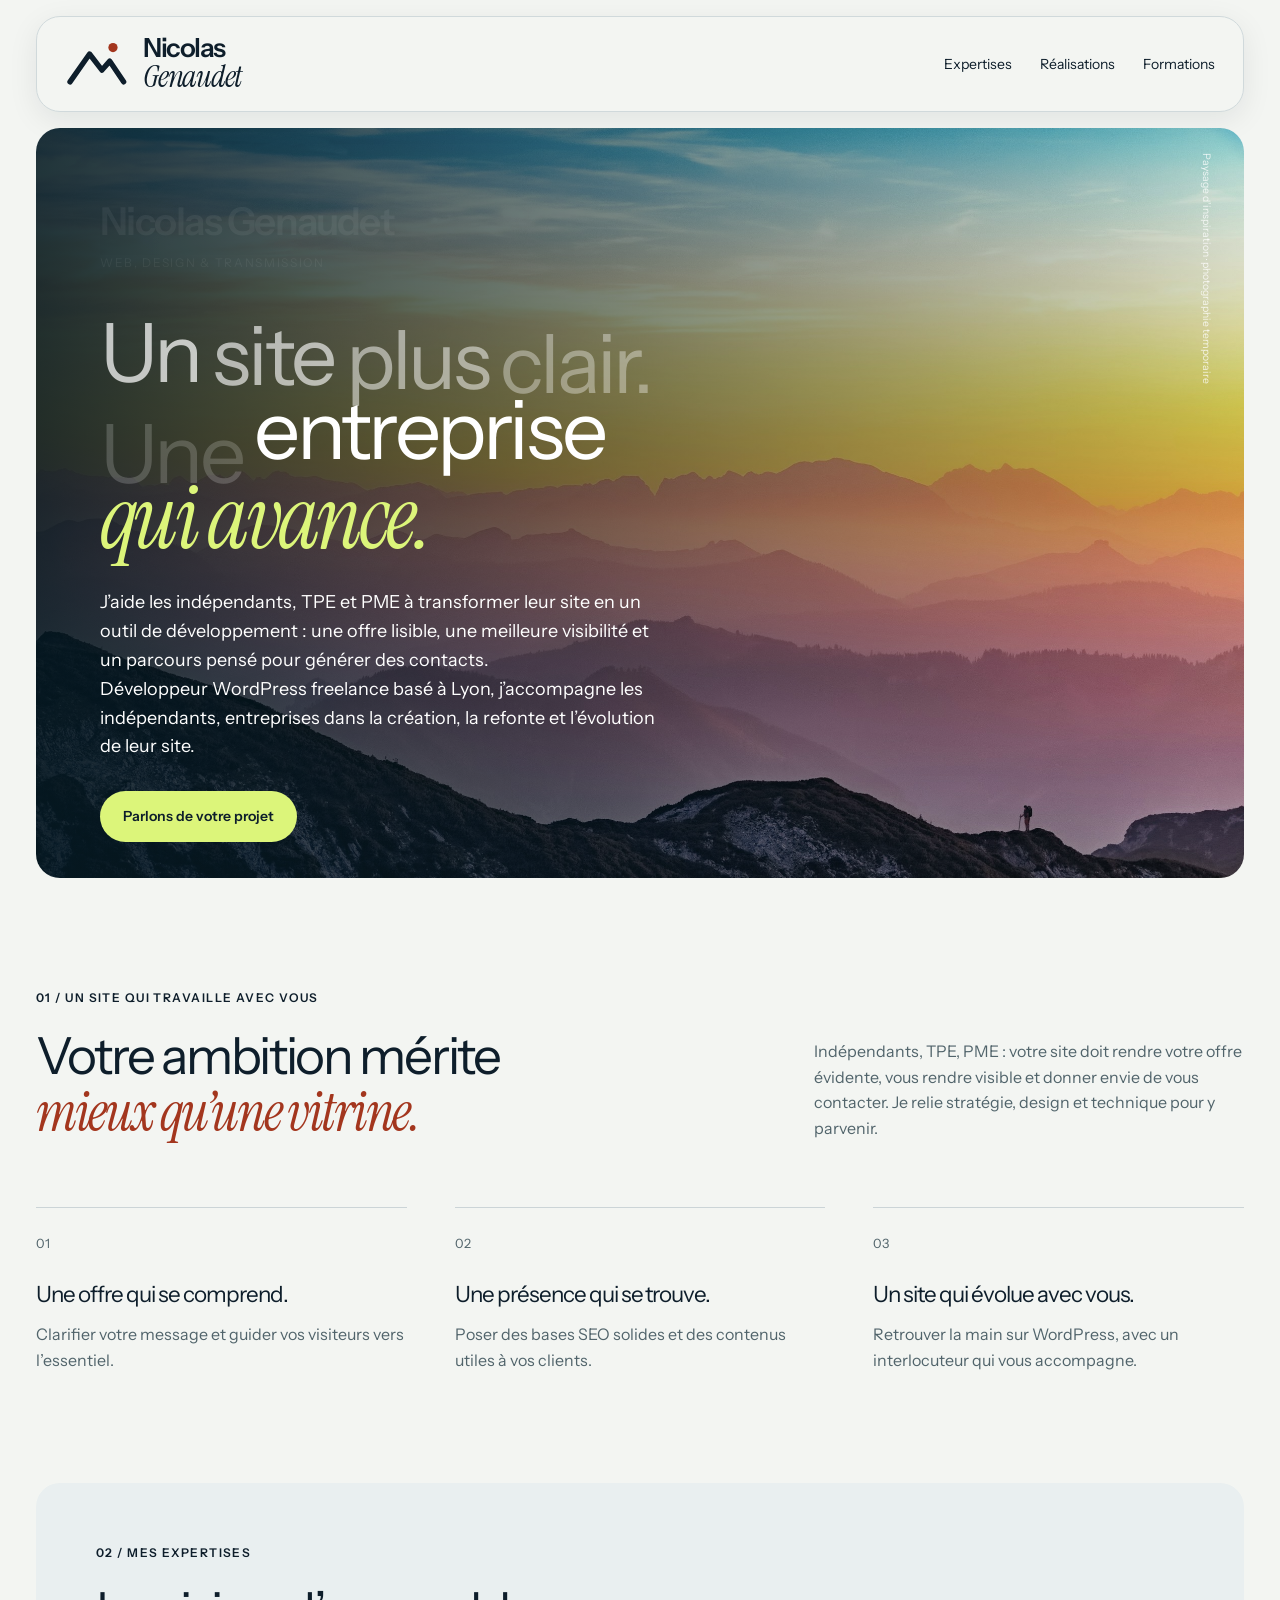
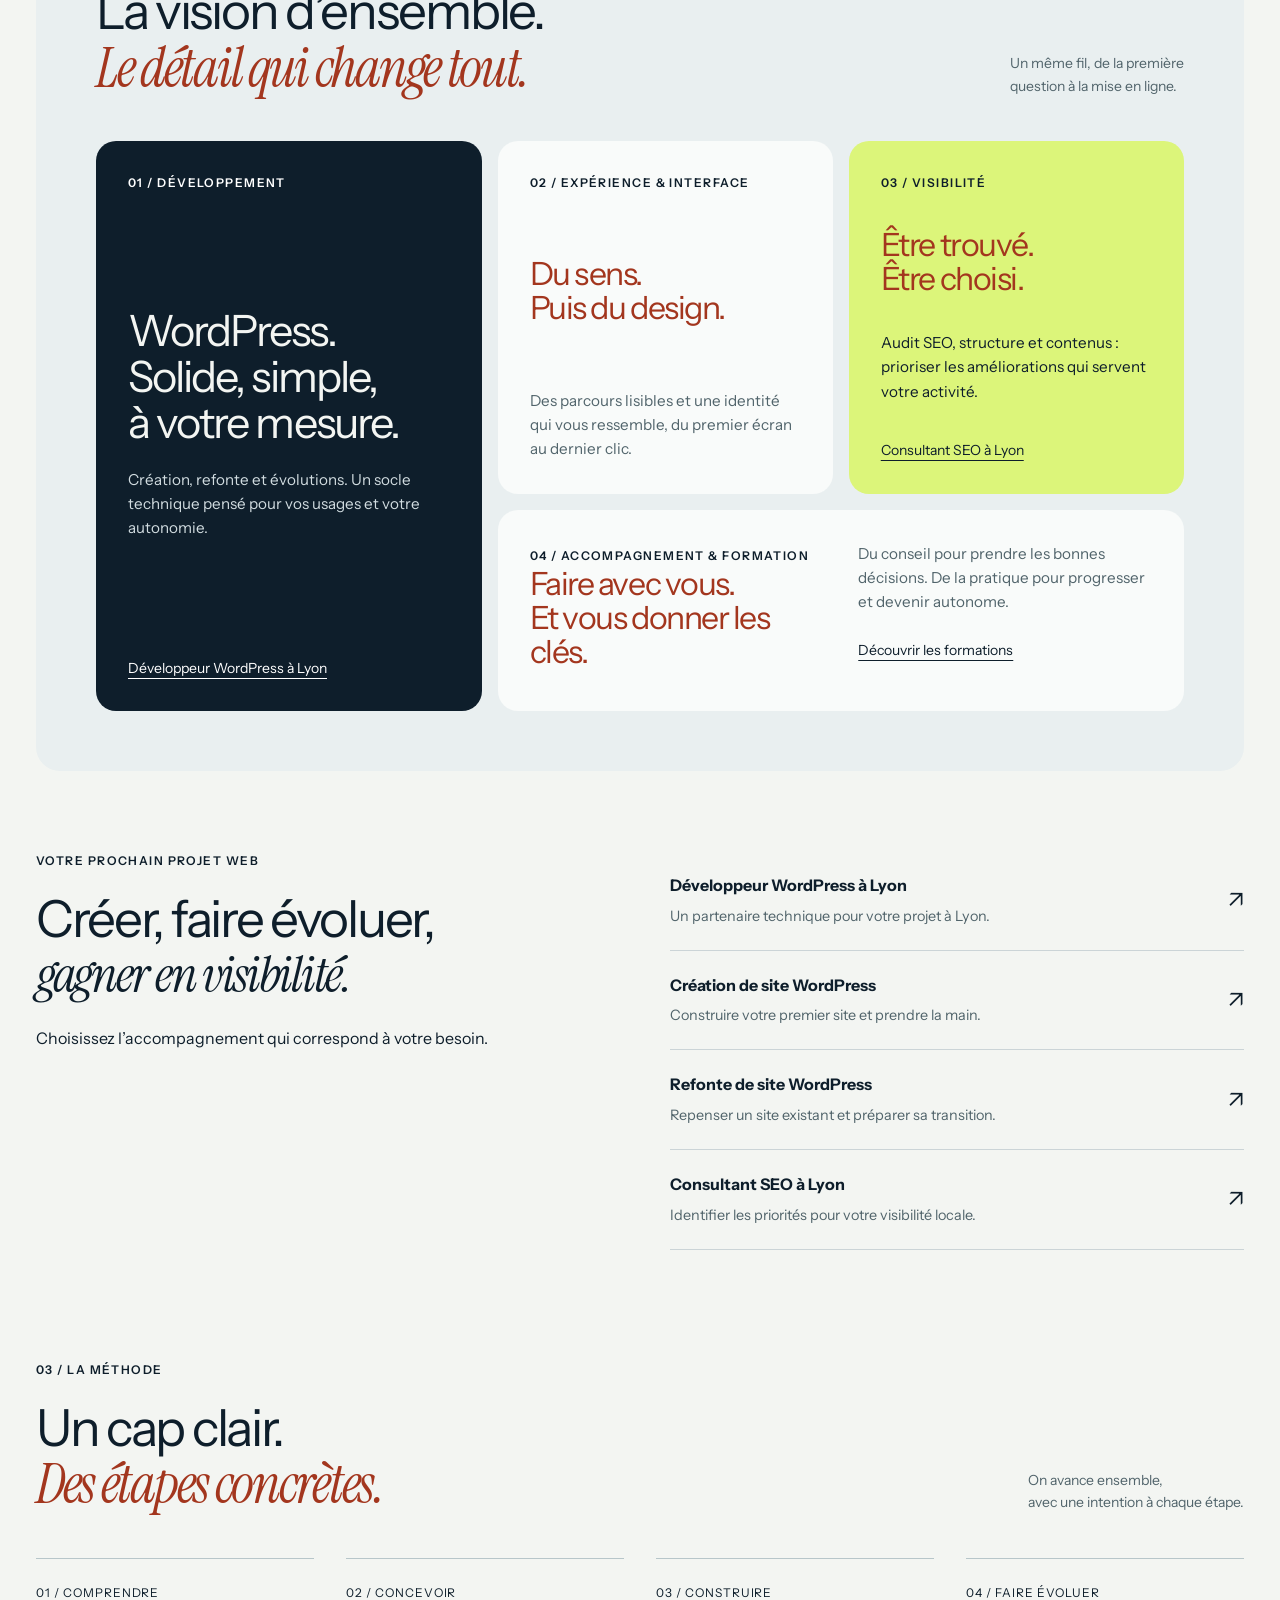
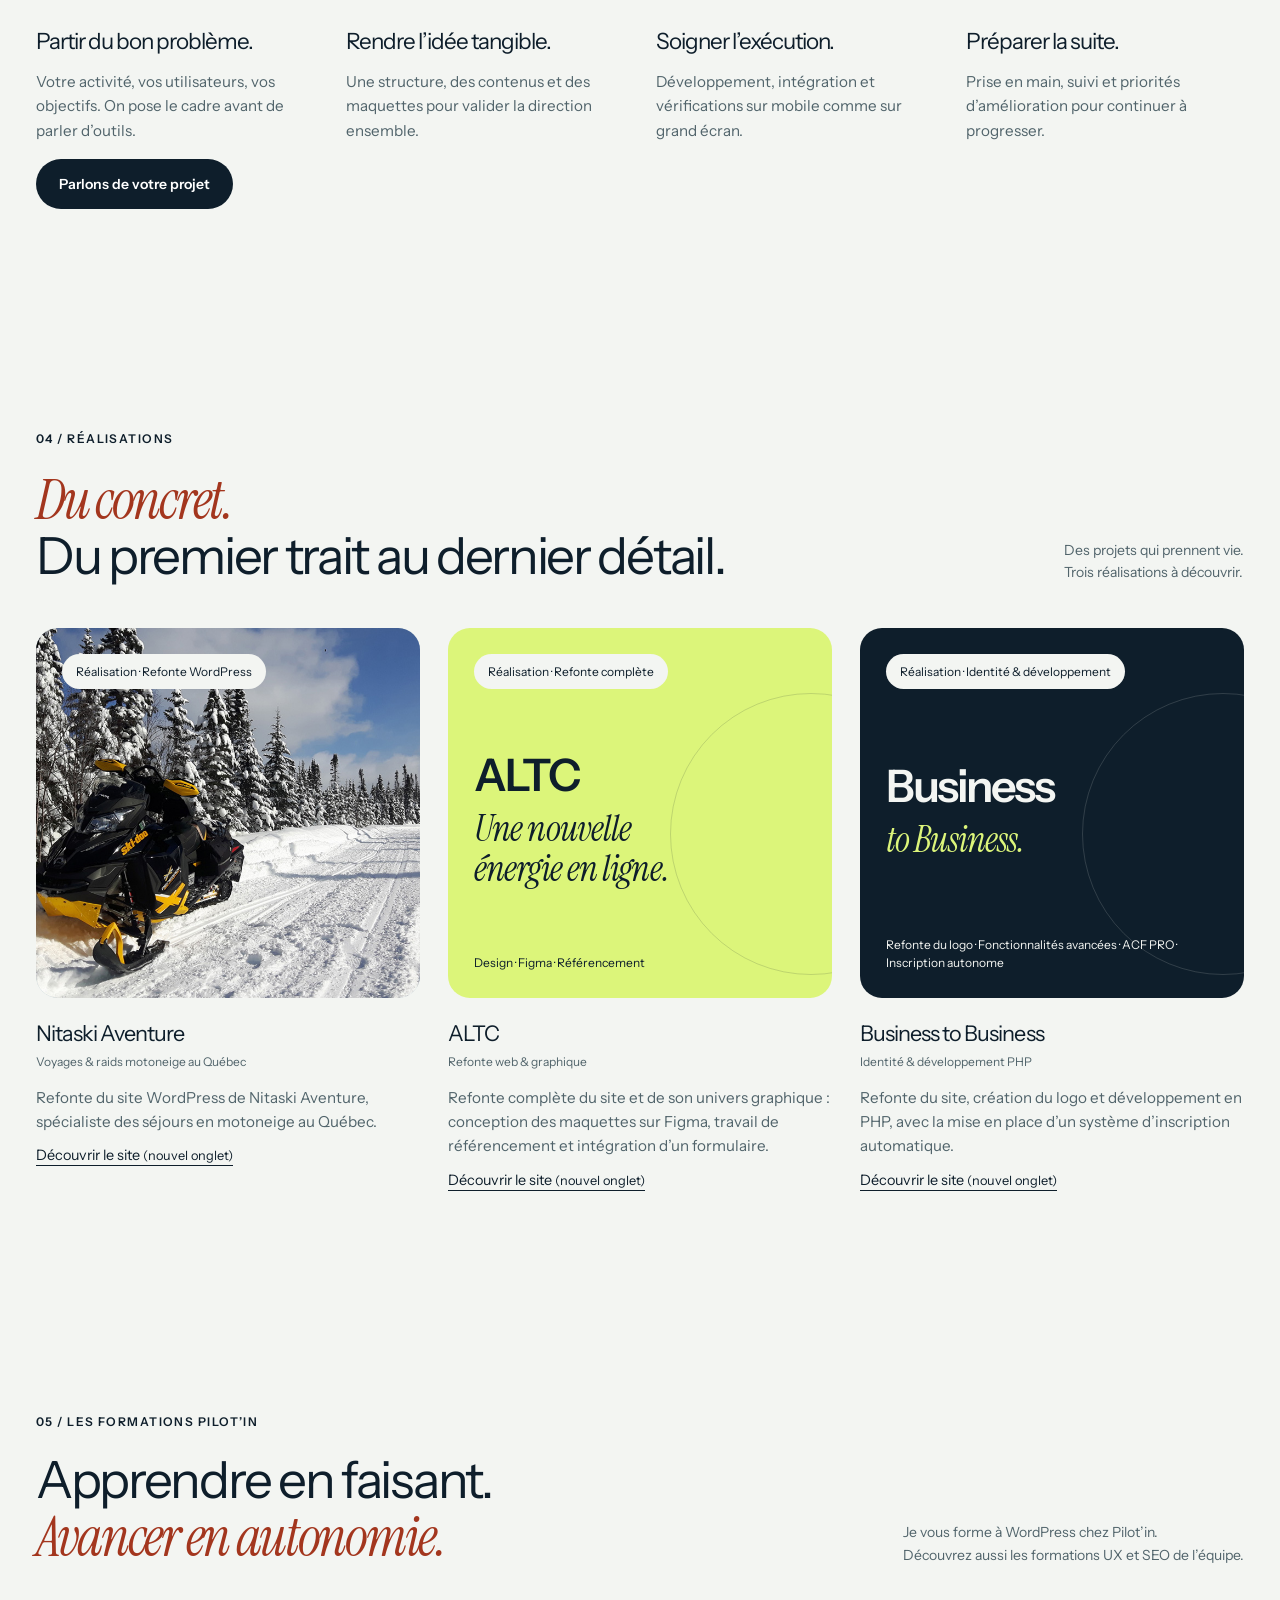
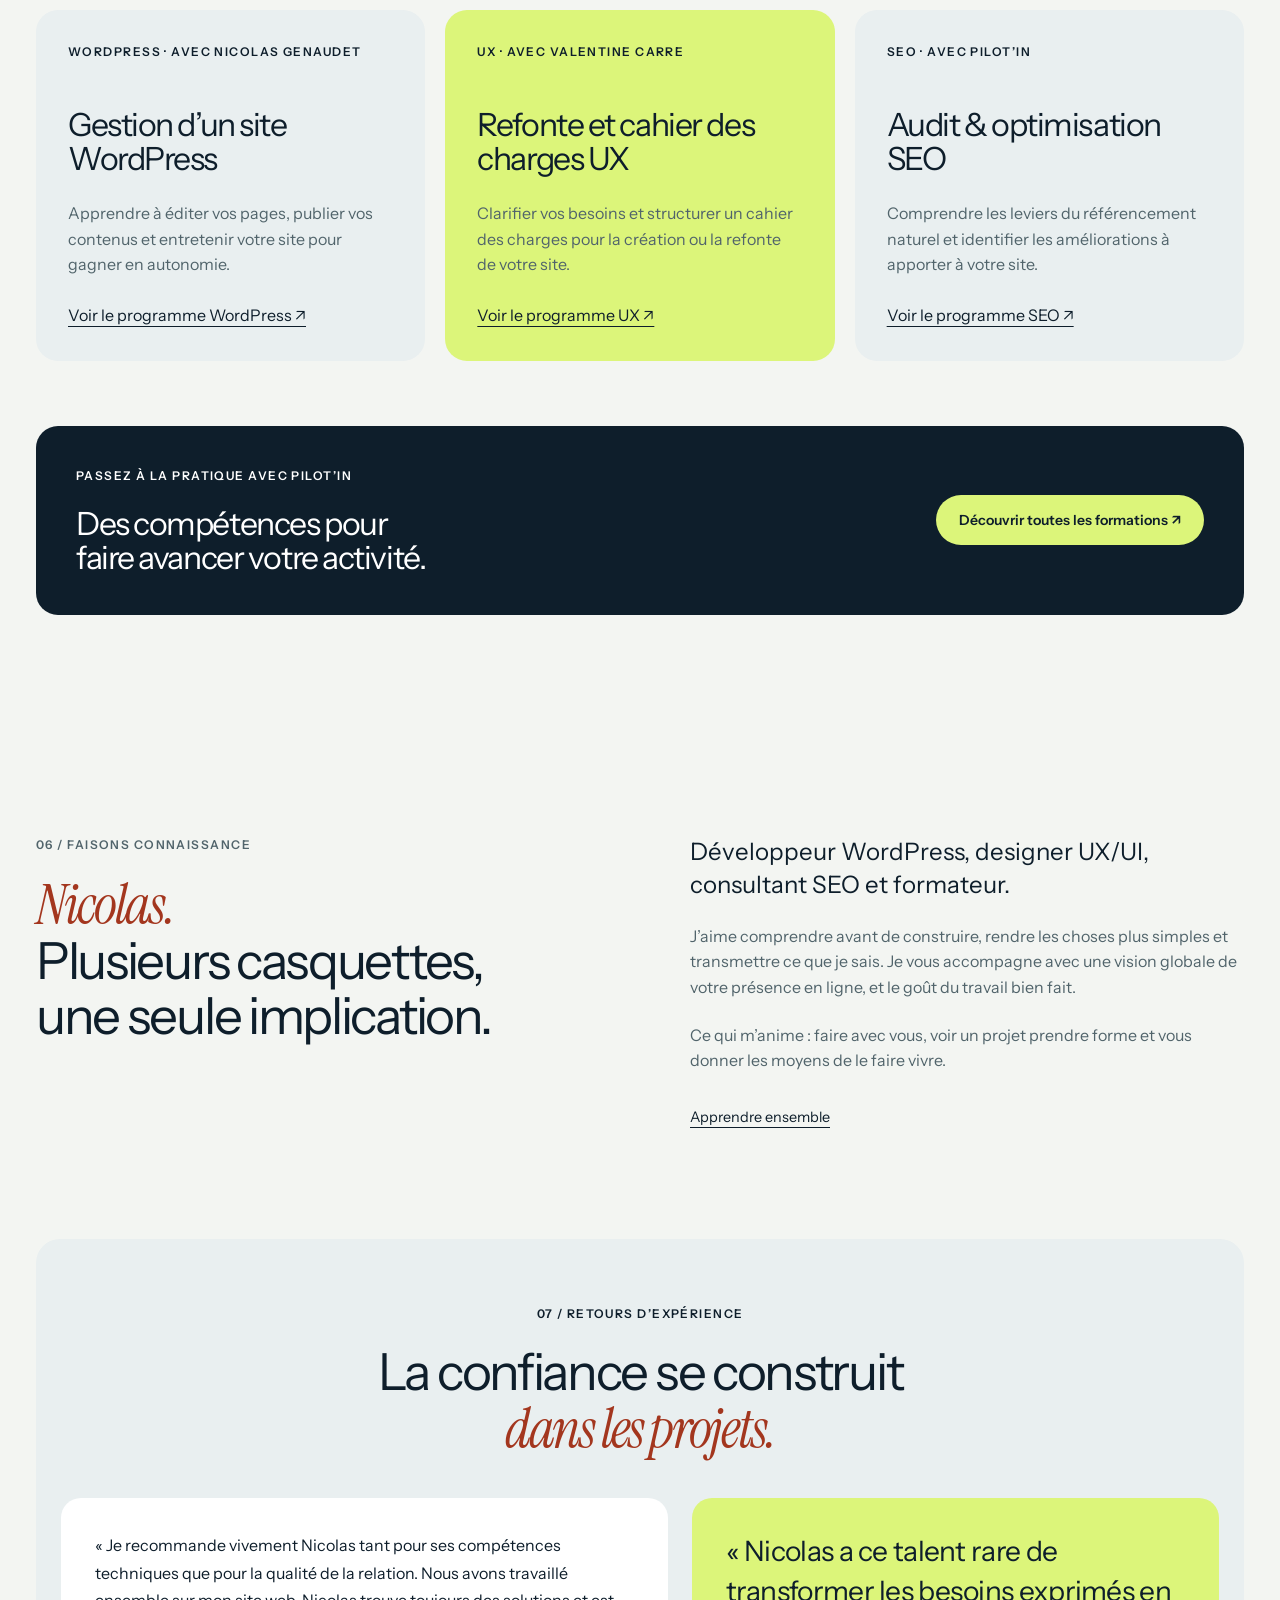
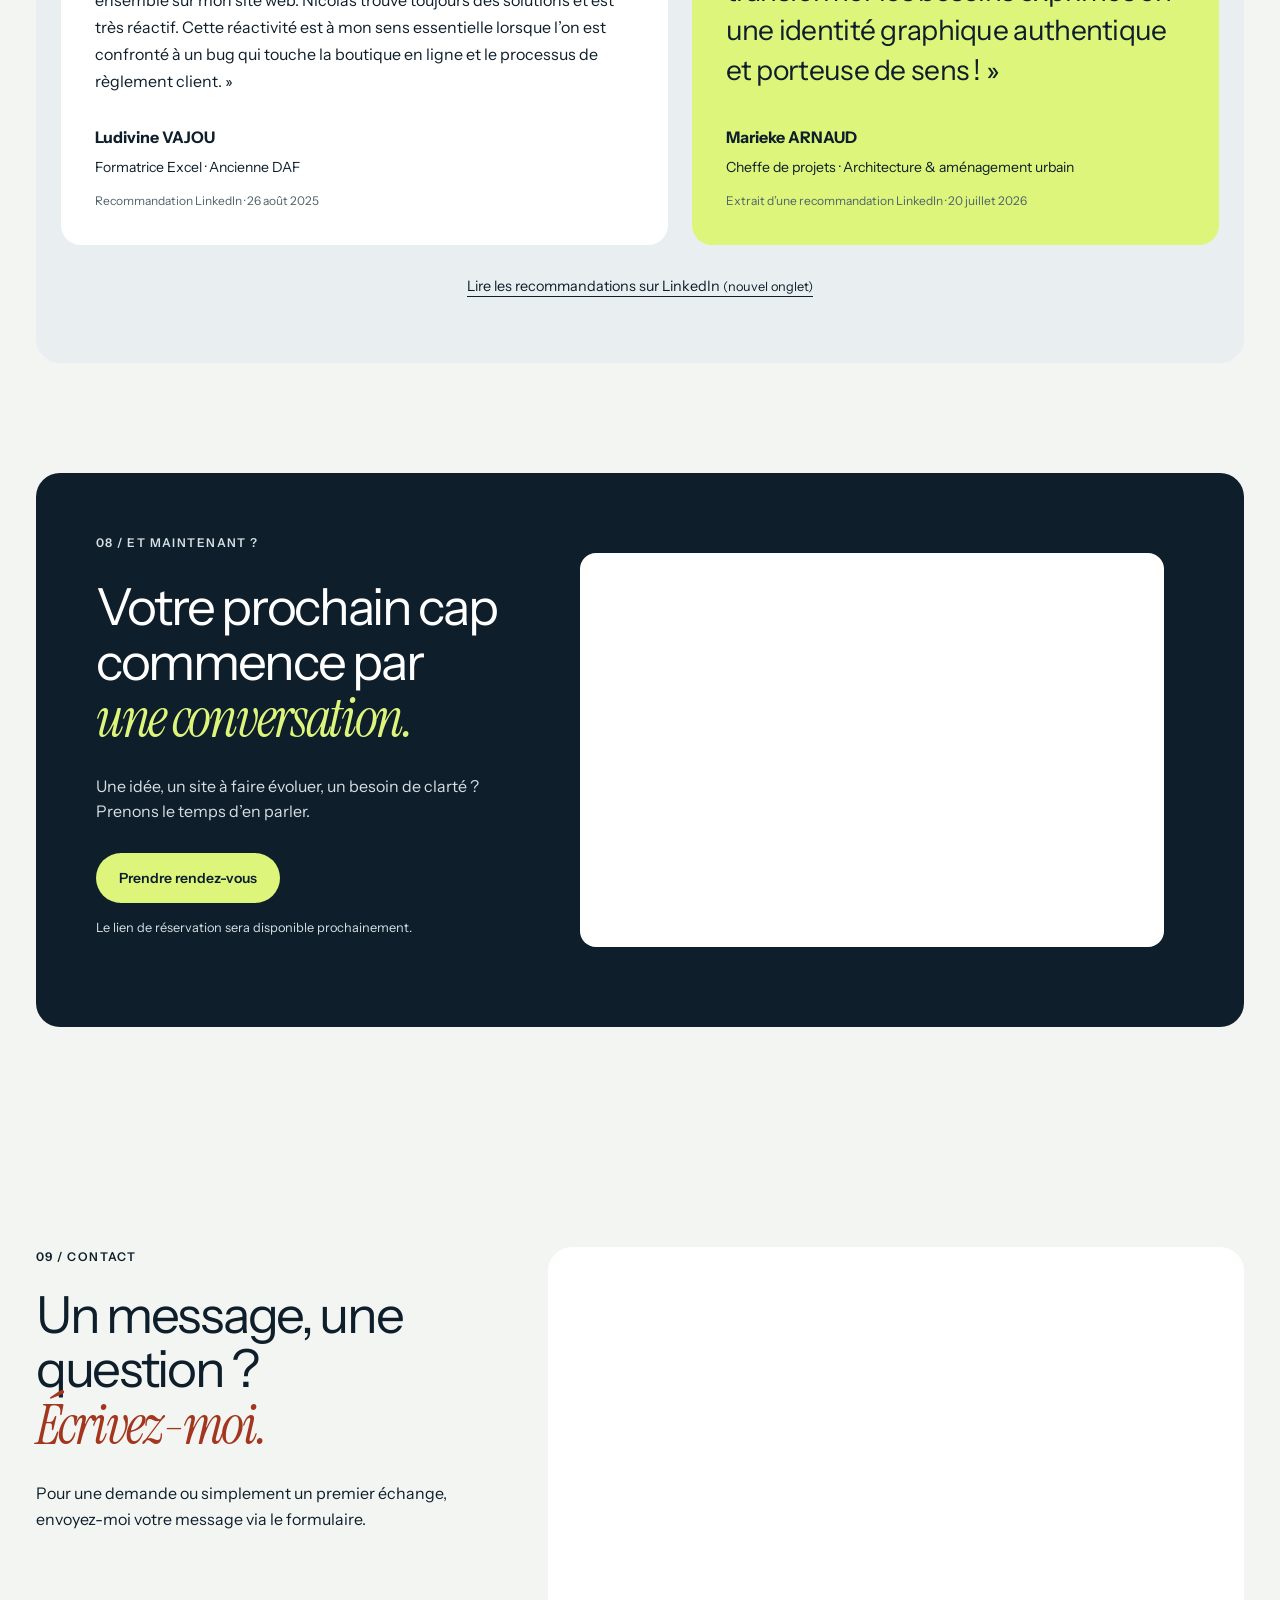
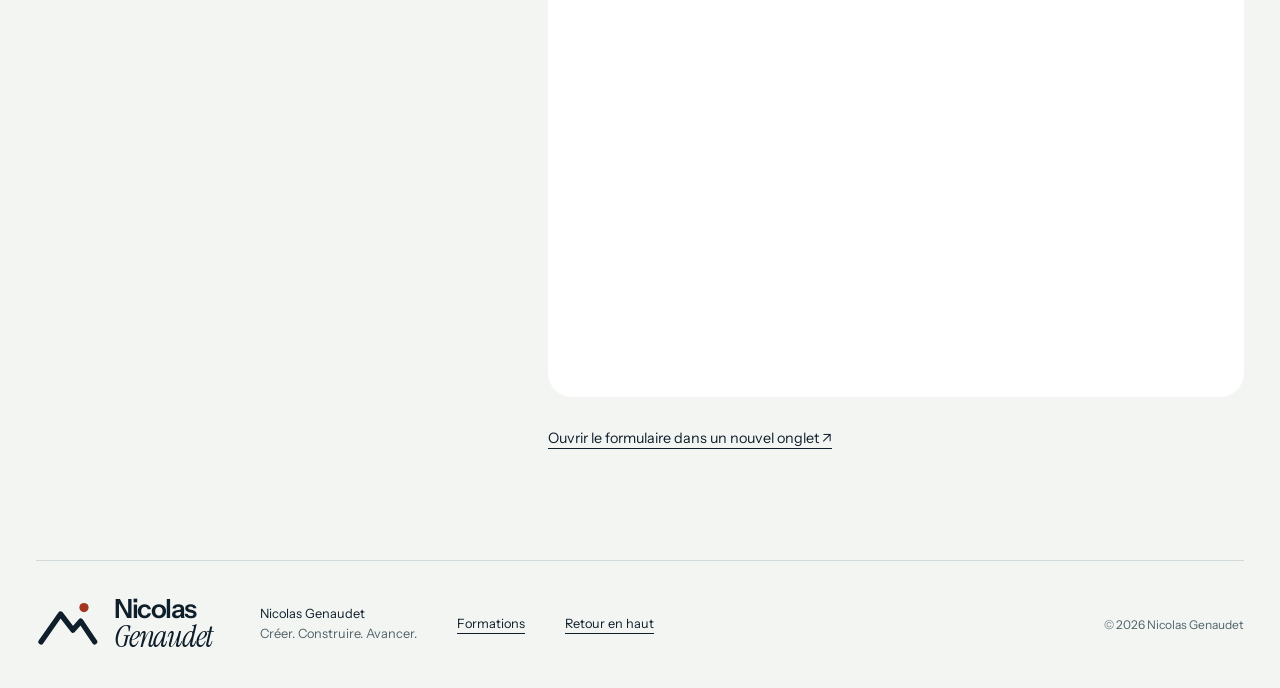
==== commit 85ac7d0e: "improve front design" ====
--- a/index.html
+++ b/index.html
@@ -218,6 +218,7 @@
                             <p>
                                 Développement, intégration et vérifications sur mobile comme sur grand écran.
                             </p>
+                            
                         </li>
                         <li>
                             <span>04 / Faire évoluer</span>
@@ -227,6 +228,9 @@
                             </p>
                         </li>
                     </ol>
+                    <div>
+                        <a class="button dark" href="#contact-formulaire">Parlons de votre projet</a>
+                    </div>
                 </section>
                 <section class="section wrap" id="realisations" data-reveal>
                     <div class="section-head">
@@ -373,14 +377,13 @@
                         </div>
                     </div>
                 </section>
-                <section class="section wrap" id="contact-formulaire" aria-labelledby="contact-formulaire-title" data-reveal>
-                    <div class="section-head">
-                        <div>
+                <section class="section wrap contact-columns" id="contact-formulaire" aria-labelledby="contact-formulaire-title" data-reveal>
+                    <div class="contact-intro">
                             <p class="eyebrow">09 / Contact</p>
                             <h2 id="contact-formulaire-title">Un message, une question ?<br><span class="title-accent">Écrivez-moi.</span></h2>
-                        </div>
-                        <p>Pour une demande ou simplement un premier échange, envoyez-moi votre message via le formulaire ci-dessous.</p>
-                    </div>
+                        <p>Pour une demande ou simplement un premier échange, envoyez-moi votre message via le formulaire.</p>
+                    </div>
+                    <div class="contact-form-column">
                     <div class="contact-iframe-wrapper">
                         <iframe
                             src="https://cbn89zrik5.zite.so"
@@ -390,6 +393,7 @@
                         ></iframe>
                     </div>
                     <p class="small"><a class="text-link" href="https://cbn89zrik5.zite.so" target="_blank" rel="noopener noreferrer">Ouvrir le formulaire dans un nouvel onglet ↗</a></p>
+                    </div>
                 </section>
             </main>
             <footer class="wrap footer">
--- a/styles.css
+++ b/styles.css
@@ -1628,6 +1628,28 @@
     flex-direction: column;
   }
   .coaching-goal {
+    grid-template-columns: 1fr;
+    gap: 32px;
+  }
+}
+
+.contact-columns {
+  display: grid;
+  grid-template-columns: minmax(0, 0.8fr) minmax(0, 1.2fr);
+  align-items: start;
+  gap: 48px;
+}
+
+.contact-intro h2 {
+  margin-bottom: 26px;
+}
+
+.contact-form-column {
+  min-width: 0;
+}
+
+@media (max-width: 767px) {
+  .contact-columns {
     grid-template-columns: 1fr;
     gap: 32px;
   }
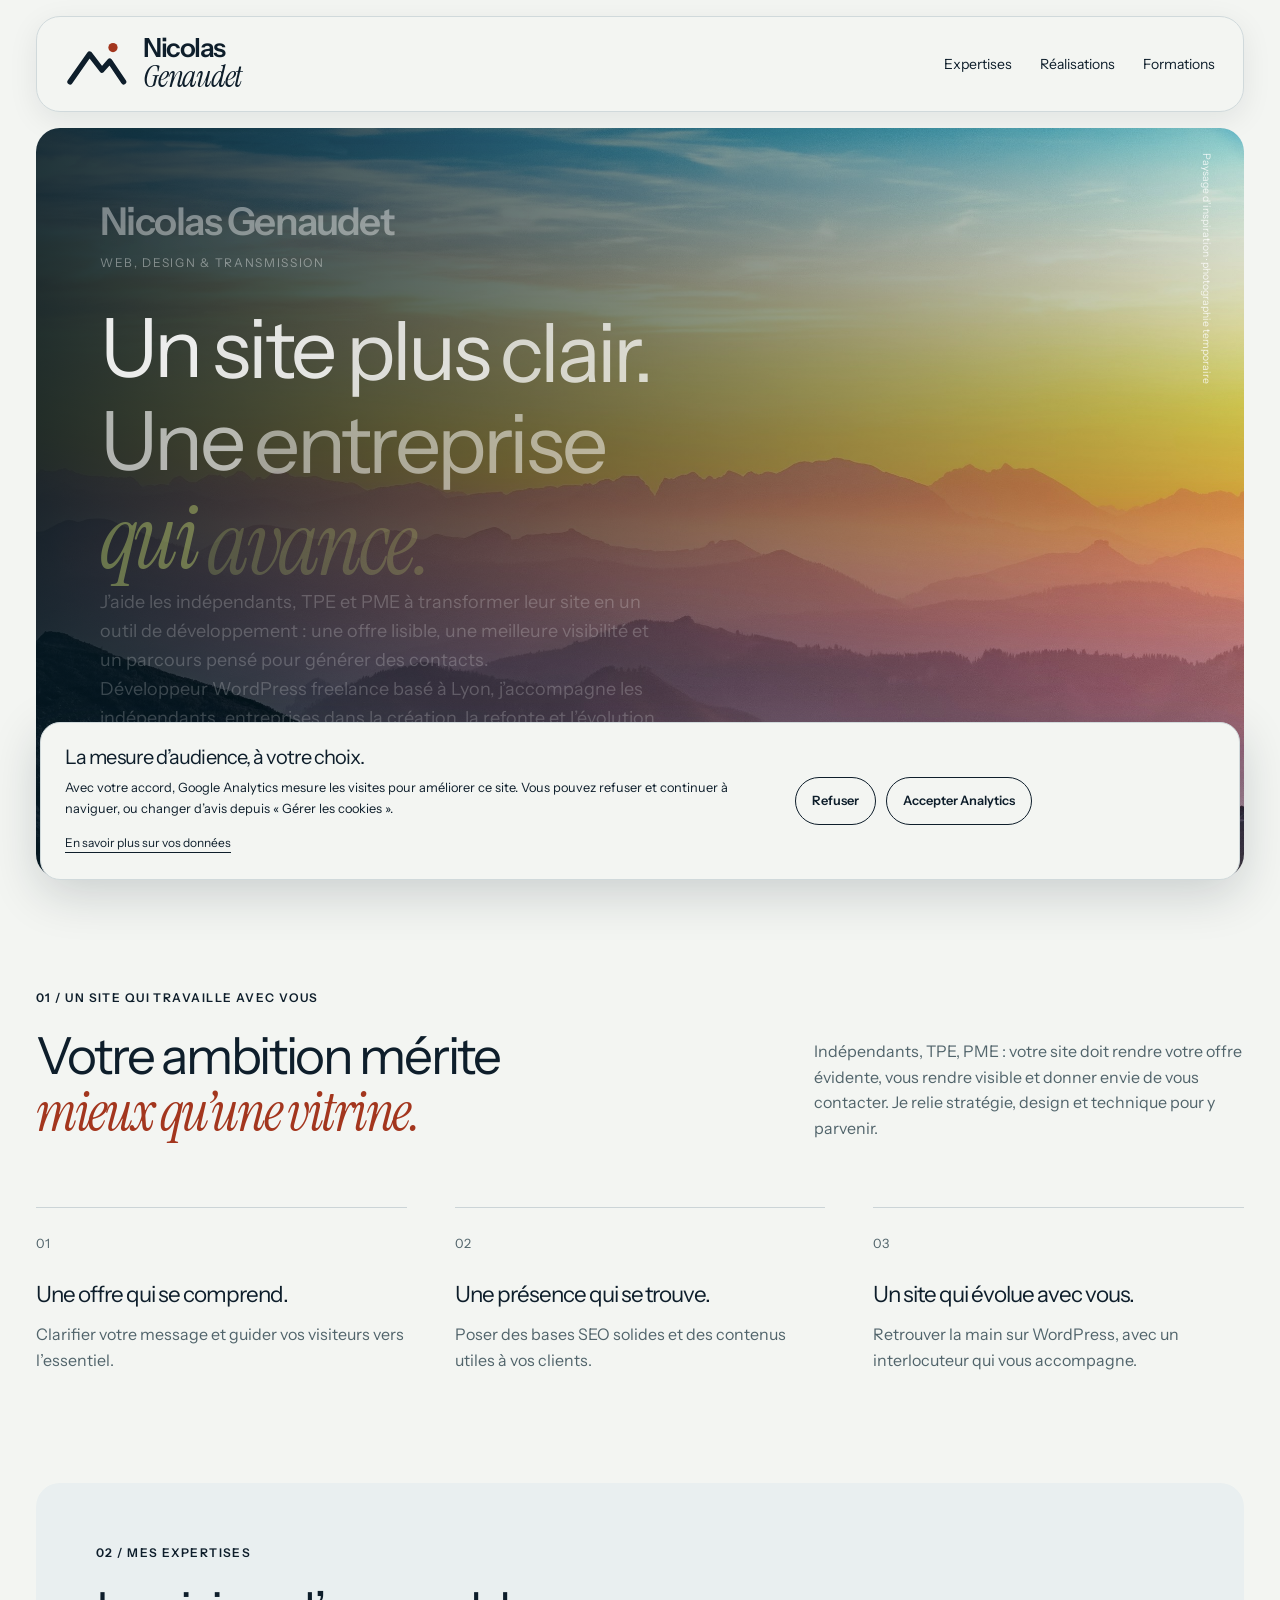
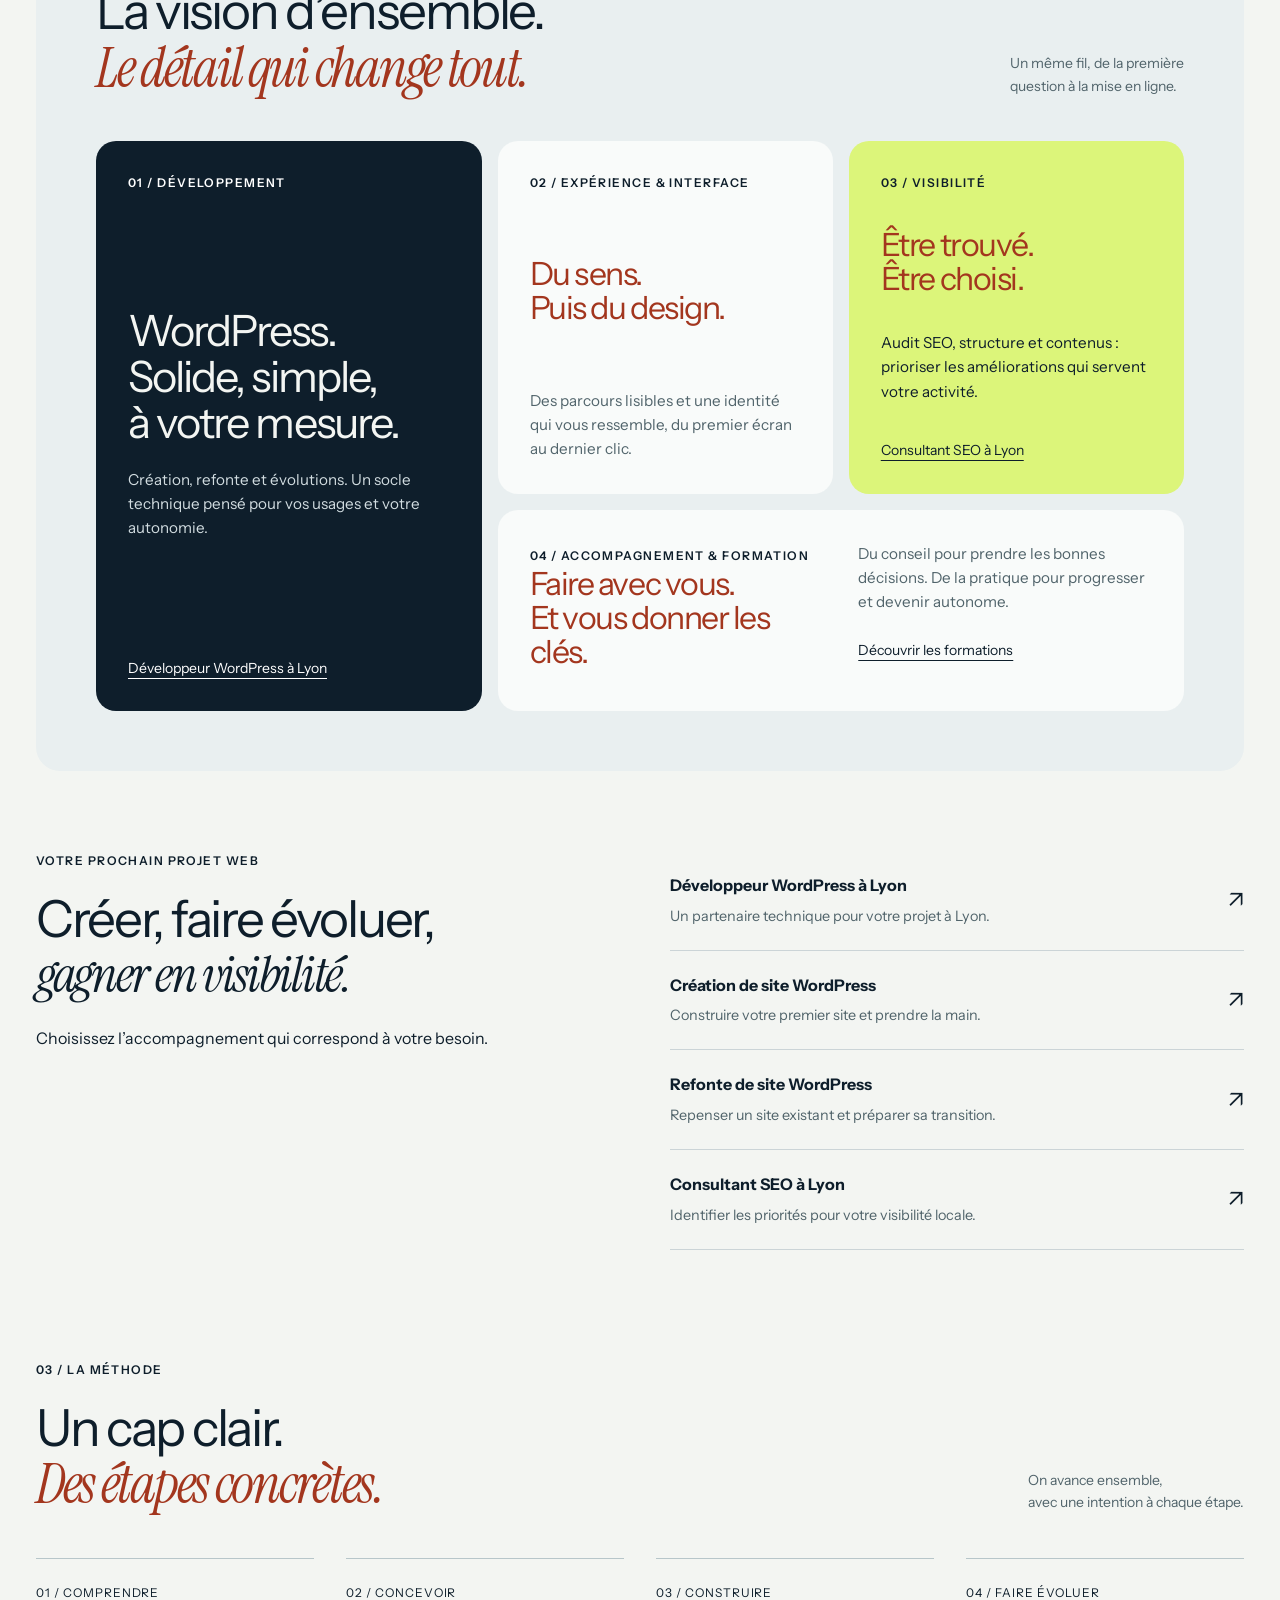
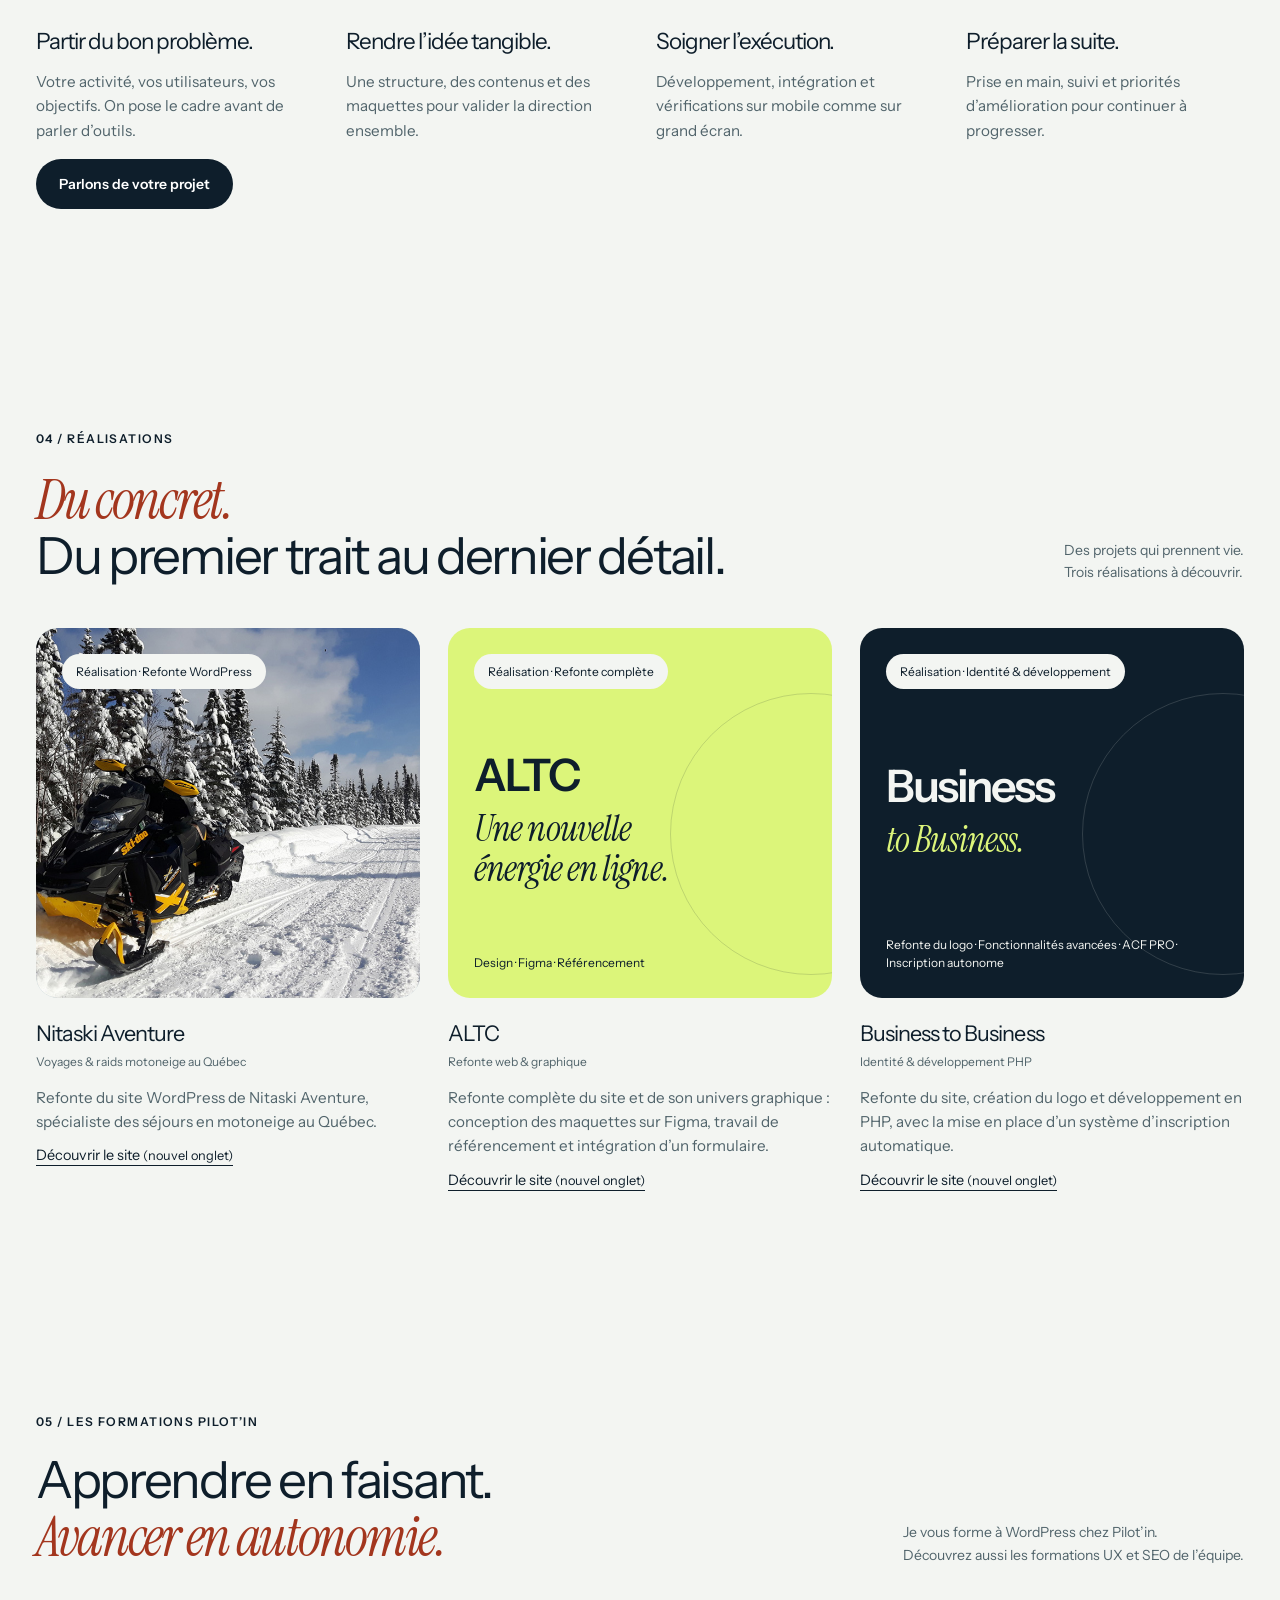
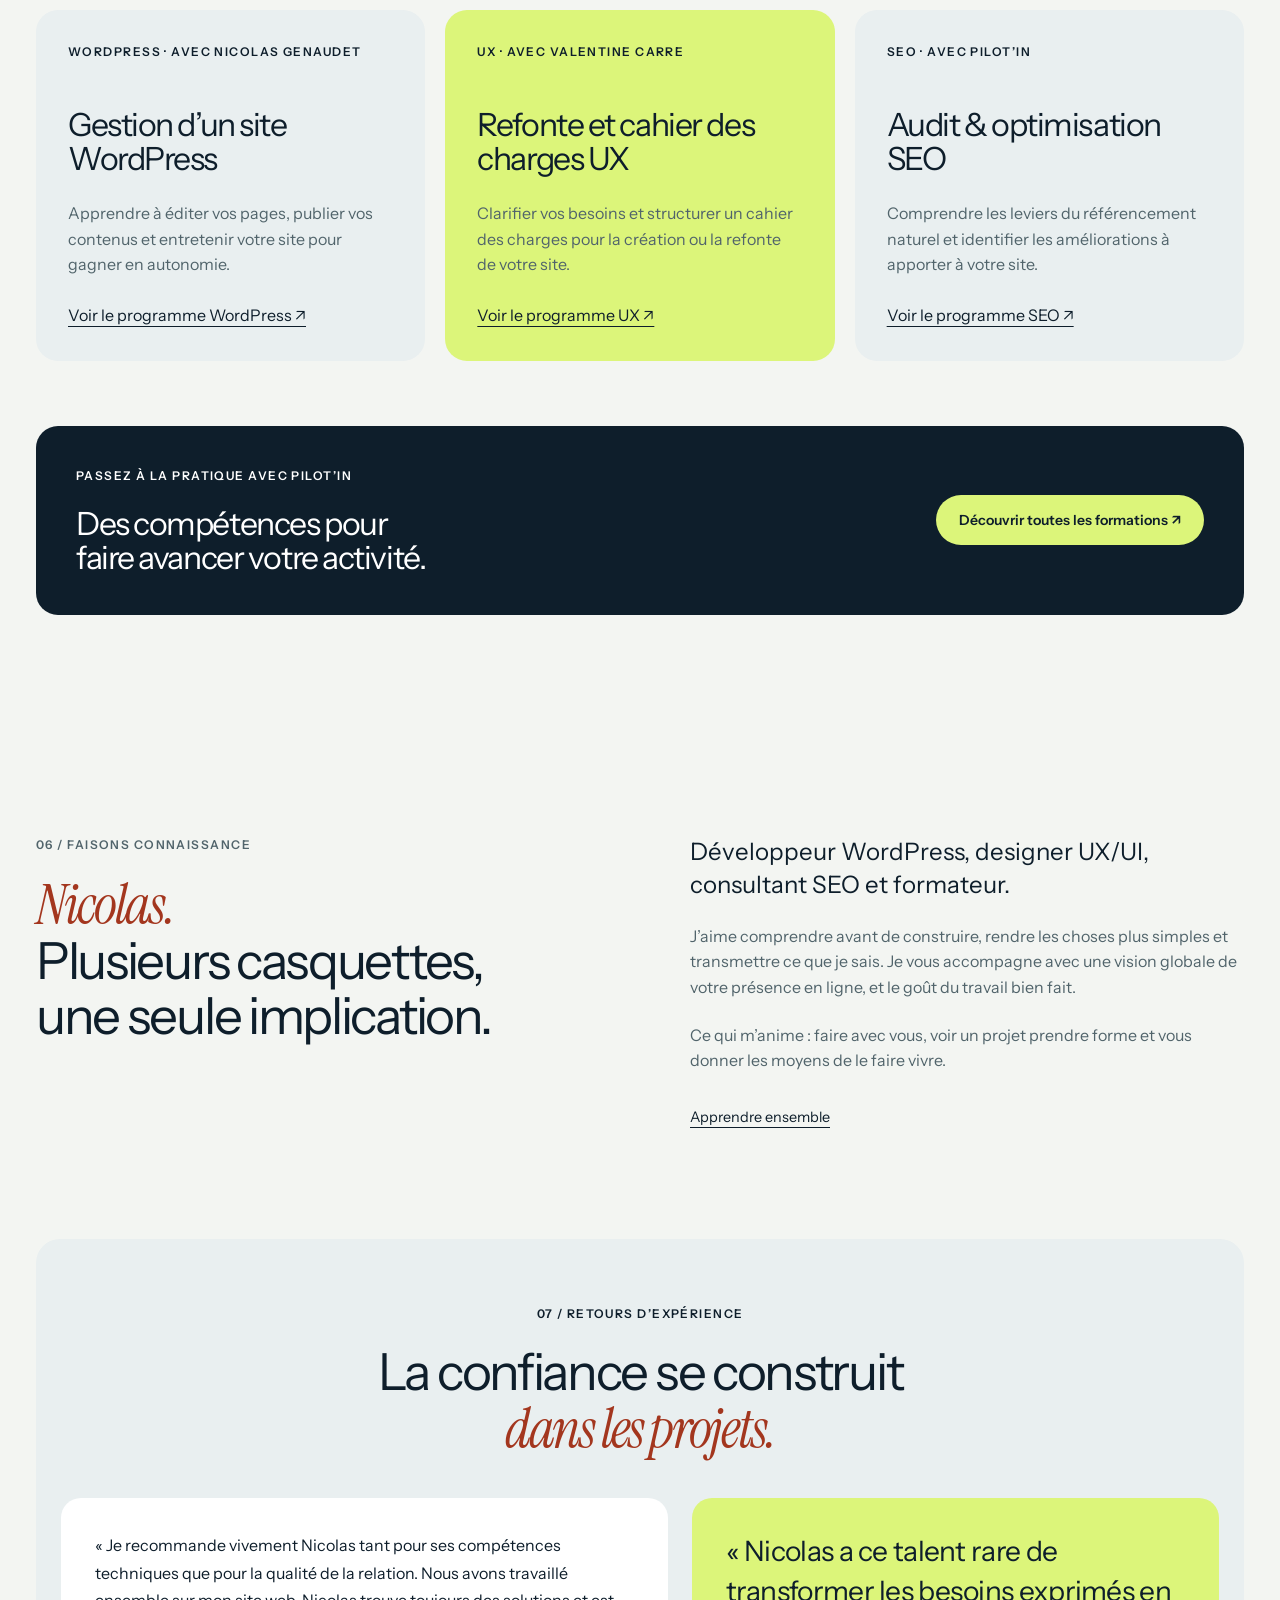
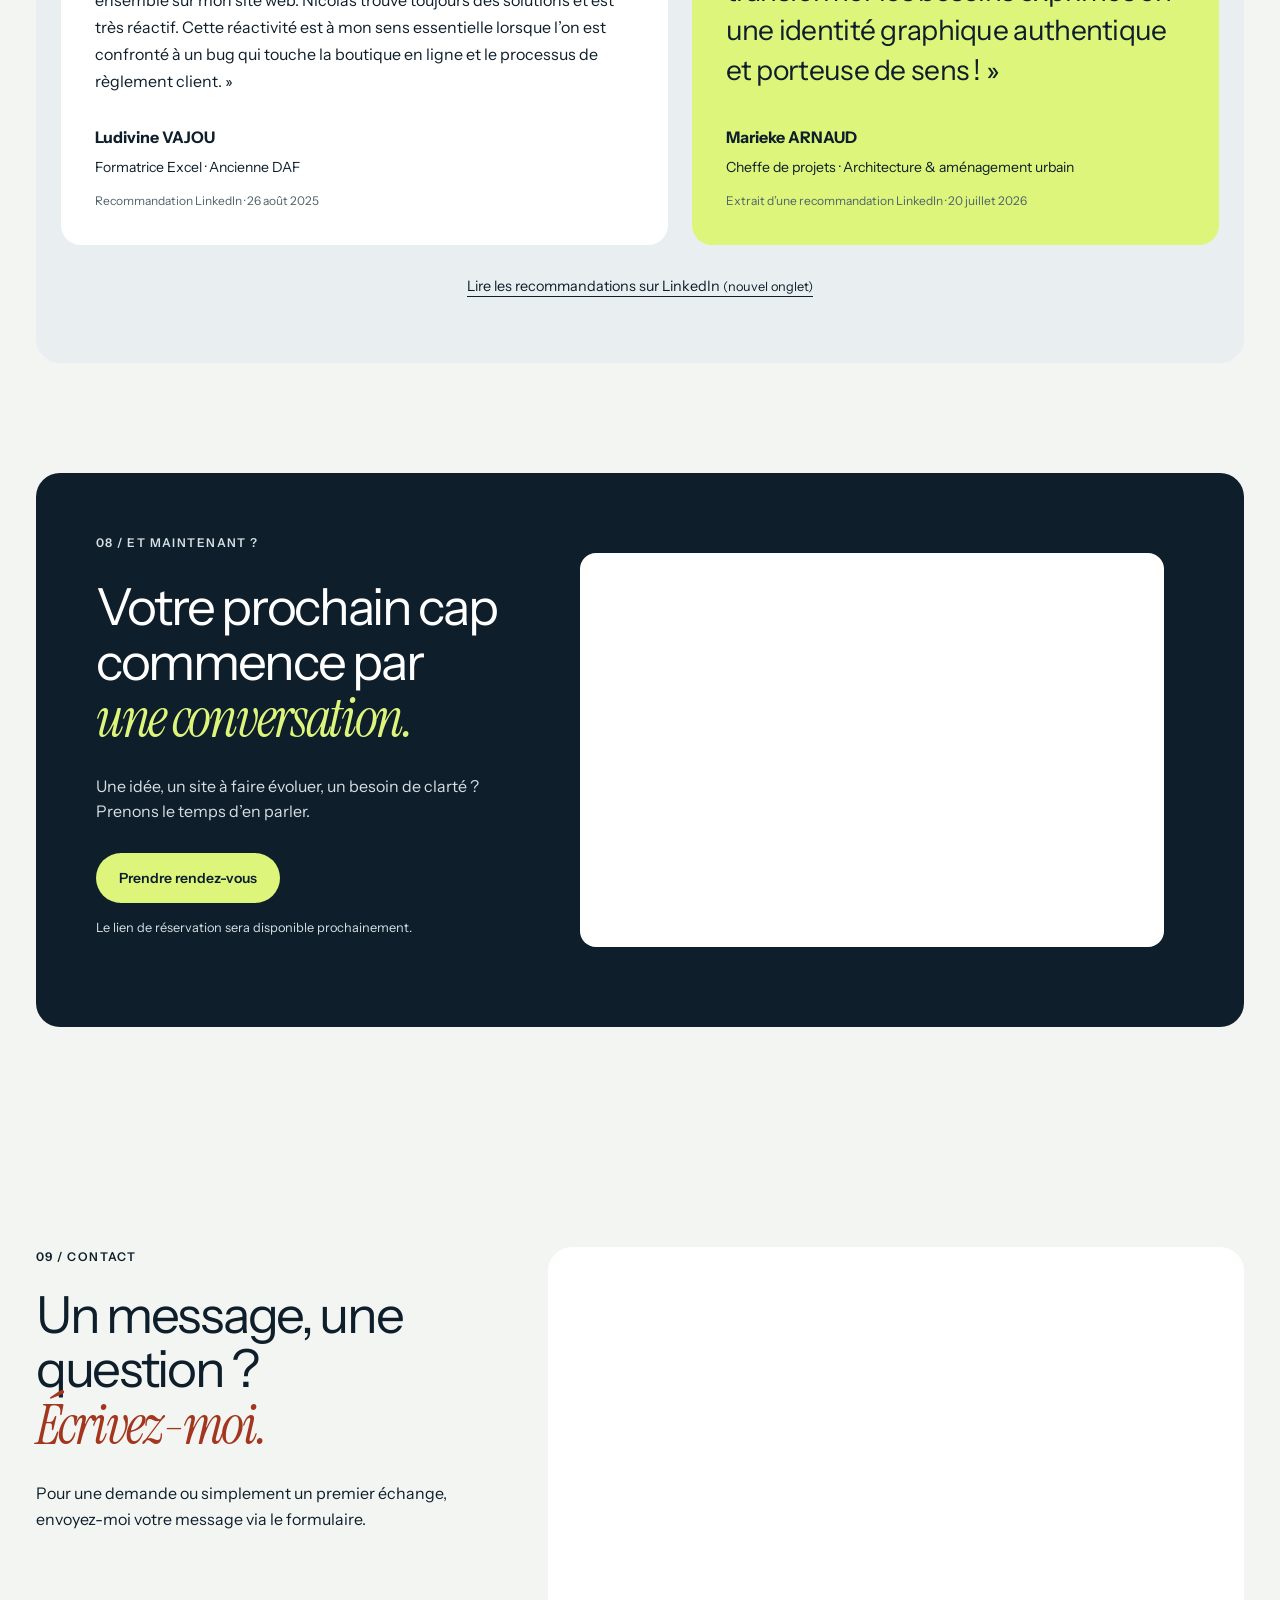
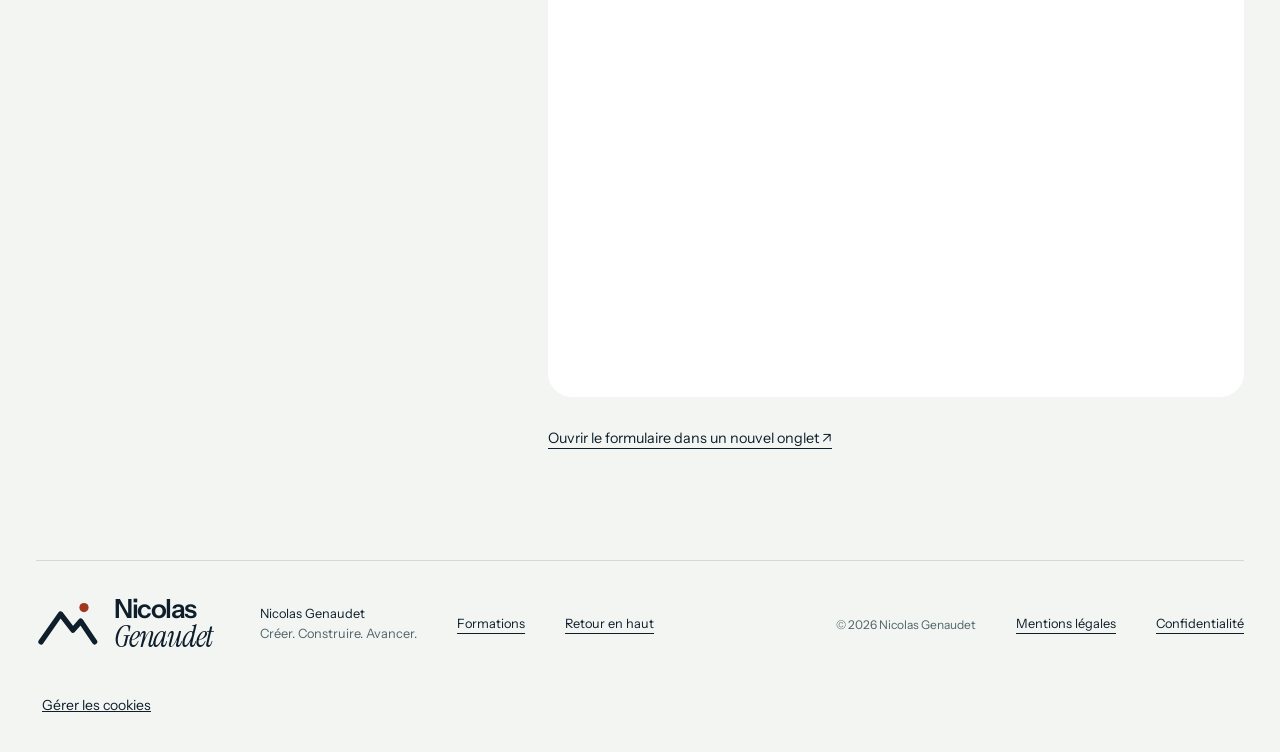
==== commit a9337d40: "Ajouter les mentions légales, GA4 avec consentement et le catalogue des formations" ====
--- a/index.html
+++ b/index.html
@@ -4,76 +4,36 @@
             <meta charset="utf-8">
             <meta name="viewport" content="width=device-width,initial-scale=1">
             <meta name="description" content="Nicolas Genaudet, développeur WordPress, designer UX/UI et consultant SEO. Un site plus clair, plus utile et pensé pour votre développement.">
-            <link rel="canonical" href="https://nicolas-genaudet.fr/">
+            
             <title>Développeur WordPress freelance à Lyon | Nicolas Genaudet</title>
-            <script type="application/ld+json">
-            {
-                "@context": "https://schema.org",
-                "@graph": [
-                    {
-                        "@type": "Person",
-                        "@id": "https://nicolas-genaudet.fr/#person",
-                        "name": "Nicolas Genaudet",
-                        "givenName": "Nicolas",
-                        "familyName": "Genaudet",
-                        "url": "https://nicolas-genaudet.fr/",
-                        "jobTitle": "Développeur WordPress freelance, designer UX/UI, consultant SEO et formateur",
-                        "description": "Développeur WordPress freelance basé à Lyon, j’accompagne les indépendants, TPE et PME dans la création, la refonte et l’évolution de leur site.",
-                        "workLocation": {
-                            "@type": "Place",
-                            "name": "Lyon"
-                        },
-                        "knowsAbout": ["WordPress", "Développement web", "Design UX/UI", "Référencement naturel (SEO)", "Formation WordPress"],
-                        "sameAs": ["https://www.linkedin.com/in/nicolas-genaudet/"]
-                    },
-                    {
-                        "@type": "WebSite",
-                        "@id": "https://nicolas-genaudet.fr/#website",
-                        "url": "https://nicolas-genaudet.fr/",
-                        "name": "Nicolas Genaudet",
-                        "inLanguage": "fr-FR",
-                        "publisher": { "@id": "https://nicolas-genaudet.fr/#person" }
-                    },
-                    {
-                        "@type": "WebPage",
-                        "@id": "https://nicolas-genaudet.fr/#webpage",
-                        "url": "https://nicolas-genaudet.fr/",
-                        "name": "Développeur WordPress freelance à Lyon | Nicolas Genaudet",
-                        "description": "Nicolas Genaudet, développeur WordPress, designer UX/UI et consultant SEO. Un site plus clair, plus utile et pensé pour votre développement.",
-                        "inLanguage": "fr-FR",
-                        "isPartOf": { "@id": "https://nicolas-genaudet.fr/#website" },
-                        "mainEntity": { "@id": "https://nicolas-genaudet.fr/#person" }
-                    }
-                ]
-            }
-            </script>
+            
             <link rel="icon" href="assets/favicon.svg?v=crete" type="image/svg+xml">
-            <link rel="stylesheet" href="styles.css?v=motion-2">
+            <link rel="stylesheet" href="styles.css?v=legal-1">
             <script src="config.js" defer>
             </script>
             <script src="scripts/gsap.min.js" defer></script>
             <script src="scripts/ScrollTrigger.min.js" defer></script>
             <script src="scripts/SplitText.min.js" defer></script>
-            <script src="app.js?v=2" defer>
+            <script src="app.js?v=legal-1" defer>
             </script>
-            <meta property="og:type" content="website">
-            <meta property="og:locale" content="fr_FR">
-            <meta property="og:site_name" content="Nicolas Genaudet">
-            <meta property="og:title" content="Développeur WordPress freelance à Lyon | Nicolas Genaudet">
-            <meta property="og:description" content="Nicolas Genaudet, développeur WordPress, designer UX/UI et consultant SEO. Un site plus clair, plus utile et pensé pour votre développement.">
-            <meta property="og:url" content="https://nicolas-genaudet.fr/">
-            <meta property="og:image" content="https://nicolas-genaudet.fr/assets/social-preview.png">
-            <meta property="og:image:type" content="image/png">
-            <meta property="og:image:width" content="1200">
-            <meta property="og:image:height" content="630">
-            <meta property="og:image:alt" content="Nicolas Genaudet — Développeur WordPress, designer UX/UI, consultant SEO et formateur.">
-            <meta name="twitter:card" content="summary_large_image">
-            <meta name="twitter:title" content="Développeur WordPress freelance à Lyon | Nicolas Genaudet">
-            <meta name="twitter:description" content="Nicolas Genaudet, développeur WordPress, designer UX/UI et consultant SEO. Un site plus clair, plus utile et pensé pour votre développement.">
-            <meta name="twitter:image" content="https://nicolas-genaudet.fr/assets/social-preview.png">
-            <meta name="twitter:image:alt" content="Nicolas Genaudet — Web, design et transmission.">
+            
+            
+            
+            
+            
+            
+            
+            
+            
+            
+            
+            
+            
+            
+            
+            
         <script src="scripts/site-animations.js?v=2" defer></script>
-        </head>
+        <link rel="canonical" href="https://nicolas-genaudet.fr/"><meta name="robots" content="index,follow,max-image-preview:large"><meta name="author" content="Nicolas Genaudet"><meta name="theme-color" content="#0E1E2B"><meta property="og:type" content="website"><meta property="og:locale" content="fr_FR"><meta property="og:site_name" content="Nicolas Genaudet"><meta property="og:title" content="Développeur WordPress freelance à Lyon | Nicolas Genaudet"><meta property="og:description" content="Nicolas Genaudet, développeur WordPress, designer UX/UI et consultant SEO. Un site plus clair, plus utile et pensé pour votre développement."><meta property="og:url" content="https://nicolas-genaudet.fr/"><meta property="og:image" content="https://nicolas-genaudet.fr/assets/social-preview.png"><meta property="og:image:width" content="1200"><meta property="og:image:height" content="630"><meta property="og:image:type" content="image/png"><meta property="og:image:alt" content="Nicolas Genaudet — Web, design et transmission."><meta name="twitter:card" content="summary_large_image"><meta name="twitter:title" content="Développeur WordPress freelance à Lyon | Nicolas Genaudet"><meta name="twitter:description" content="Nicolas Genaudet, développeur WordPress, designer UX/UI et consultant SEO. Un site plus clair, plus utile et pensé pour votre développement."><meta name="twitter:image" content="https://nicolas-genaudet.fr/assets/social-preview.png"><meta name="twitter:image:alt" content="Nicolas Genaudet — Web, design et transmission."><script type="application/ld+json">{"@context":"https://schema.org","@graph":[{"@type":"Person","@id":"https://nicolas-genaudet.fr/#person","name":"Nicolas Genaudet","url":"https://nicolas-genaudet.fr/","jobTitle":"Développeur WordPress freelance, designer UX/UI, consultant SEO et formateur","sameAs":["https://www.linkedin.com/in/nicolas-genaudet/","https://formateur-wordpress-lyon.fr/"],"knowsAbout":["WordPress","UX/UI","SEO","Formation","Référentiels DWWM, CDA et CDUI"]},{"@type":"WebSite","@id":"https://nicolas-genaudet.fr/#website","url":"https://nicolas-genaudet.fr/","name":"Nicolas Genaudet","inLanguage":"fr-FR","publisher":{"@id":"https://nicolas-genaudet.fr/#person"}},{"@type":"WebPage","@id":"https://nicolas-genaudet.fr/#webpage","url":"https://nicolas-genaudet.fr/","name":"Développeur WordPress freelance à Lyon | Nicolas Genaudet","description":"Nicolas Genaudet, développeur WordPress, designer UX/UI et consultant SEO. Un site plus clair, plus utile et pensé pour votre développement.","inLanguage":"fr-FR","isPartOf":{"@id":"https://nicolas-genaudet.fr/#website"},"about":{"@id":"https://nicolas-genaudet.fr/#person"}}]}</script></head>
         <body>
             <a class="skip" href="#main">Aller au contenu</a>
             <header class="header wrap">
@@ -299,7 +259,7 @@
     </div>
                     <div class="training-footer">
                         <div><p class="eyebrow">Passez à la pratique avec Pilot’in</p><h2>Des compétences pour<br>faire avancer votre activité.</h2></div>
-                        <a class="button lime" href="https://www.pilot-in.com/formations/">Découvrir toutes les formations ↗</a>
+                        <a class="button lime" href="formations.html">Découvrir toutes les formations ↗</a>
                     </div>
                 </section>
                 <section class="section wrap about" id="a-propos" data-reveal>
@@ -400,6 +360,6 @@
                 <a class="brand" href="./"><img class="brand-crest" src="assets/crest.svg" alt="" width="64" height="50"><span class="brand-wordmark"><span>Nicolas</span><em>Genaudet</em></span></a>
                 <p>Nicolas Genaudet<br><span>Créer. Construire. Avancer.</span></p>
                 <a href="formations.html">Formations</a><a href="#main">Retour en haut</a><small>© <span data-year>2026</span> Nicolas Genaudet</small>
-            </footer>
-        </body>
+            <a href="mentions-legales.html">Mentions légales</a><a href="confidentialite.html">Confidentialité</a><button class="cookie-settings" data-cookie-settings>Gérer les cookies</button></footer>
+        <aside id="cookie-banner" class="cookie-banner" role="region" aria-label="Préférences de mesure d’audience" hidden><div><h2>La mesure d’audience, à votre choix.</h2><p>Avec votre accord, Google Analytics mesure les visites pour améliorer ce site. Vous pouvez refuser et continuer à naviguer, ou changer d’avis depuis « Gérer les cookies ».</p><a href="confidentialite.html">En savoir plus sur vos données</a></div><div class="cookie-actions"><button data-reject>Refuser</button><button data-accept>Accepter Analytics</button></div></aside><script src="consent.js?v=legal-1" defer></script></body>
     </html>
--- a/styles.css
+++ b/styles.css
@@ -1963,3 +1963,9 @@
 @media print {
   .header.is-scroll-hidden { transform: none; pointer-events: auto; }
 }
+
+/* Header permanent et ajouts dans l’identité La Crête. */
+.header.is-scroll-hidden{transform:none;pointer-events:auto}.header{transition:none}
+.school-grid{display:grid;grid-template-columns:repeat(6,1fr);gap:12px;margin:30px 0}.school-grid span{padding:25px 12px;text-align:center;border:1px solid #d0d9db;border-radius:16px;font-weight:600}.jury-intro{padding:32px;margin-bottom:24px}.jury-intro h3{font-size:2rem;margin:12px 0}.training-tools{display:flex;justify-content:space-between;align-items:center;gap:24px;margin:30px 0}.training-tools .filters{display:flex;gap:8px;flex-wrap:wrap}.training-tools .filters button{padding:10px 16px;border:1px solid var(--ink);border-radius:30px;background:transparent;color:var(--ink);font:inherit;font-size:.8rem;cursor:pointer}.training-tools .filters button[aria-pressed="true"]{background:var(--ink);color:var(--paper)}.training-search{font-size:.75rem;min-width:230px}.training-search input{display:block;padding:12px;border:1px solid #d0d9db;border-radius:10px;margin-top:8px;background:var(--paper);color:var(--ink);font:inherit;width:100%}.training-source{margin:25px 0}#financement>.button{margin-top:28px}.legal-content{max-width:850px;padding:50px 0 70px}.legal-content h1{font-size:clamp(2.3rem,6vw,4.5rem)}.legal-content h2{font-size:1.5rem;margin:35px 0 15px}.legal-content p{font-size:1rem;line-height:1.8;margin:14px 0}.legal-content .notice{border-color:var(--lime);background:var(--panel)}.cookie-settings{border:0;background:transparent;color:inherit;font:inherit;font-size:.875rem;text-decoration:underline;cursor:pointer}.footer{flex-wrap:wrap}.cookie-banner[hidden]{display:none}.cookie-banner{position:fixed;left:24px;right:24px;bottom:20px;z-index:200;max-width:1200px;margin:auto;display:flex;align-items:center;gap:30px;padding:24px;background:var(--paper);border:1px solid #d0d9db;border-radius:20px;box-shadow:0 12px 50px #0e1e2b30}.cookie-banner h2{font-size:1.25rem}.cookie-banner p{font-size:.8rem;line-height:1.6;margin:10px 0;max-width:700px}.cookie-banner a{font-size:.75rem}.cookie-actions{display:flex;gap:10px;flex-shrink:0}.cookie-actions button{padding:13px 16px;border:1px solid var(--ink);border-radius:30px;background:var(--paper);color:var(--ink);font:inherit;font-size:.8rem;font-weight:600;cursor:pointer}.cookie-actions button:hover{background:var(--lime)}
+@media(max-width:1000px){.school-grid{grid-template-columns:repeat(3,1fr)}.training-tools{display:block}.training-search{display:block;margin-top:20px}.cookie-banner{display:block}.cookie-actions{margin-top:15px}}
+@media(max-width:600px){.school-grid{grid-template-columns:repeat(2,1fr)}.cookie-banner{left:12px;right:12px;bottom:12px;padding:20px}.cookie-actions{flex-wrap:wrap}.cookie-actions button{flex:1}.jury-intro{padding:24px}}
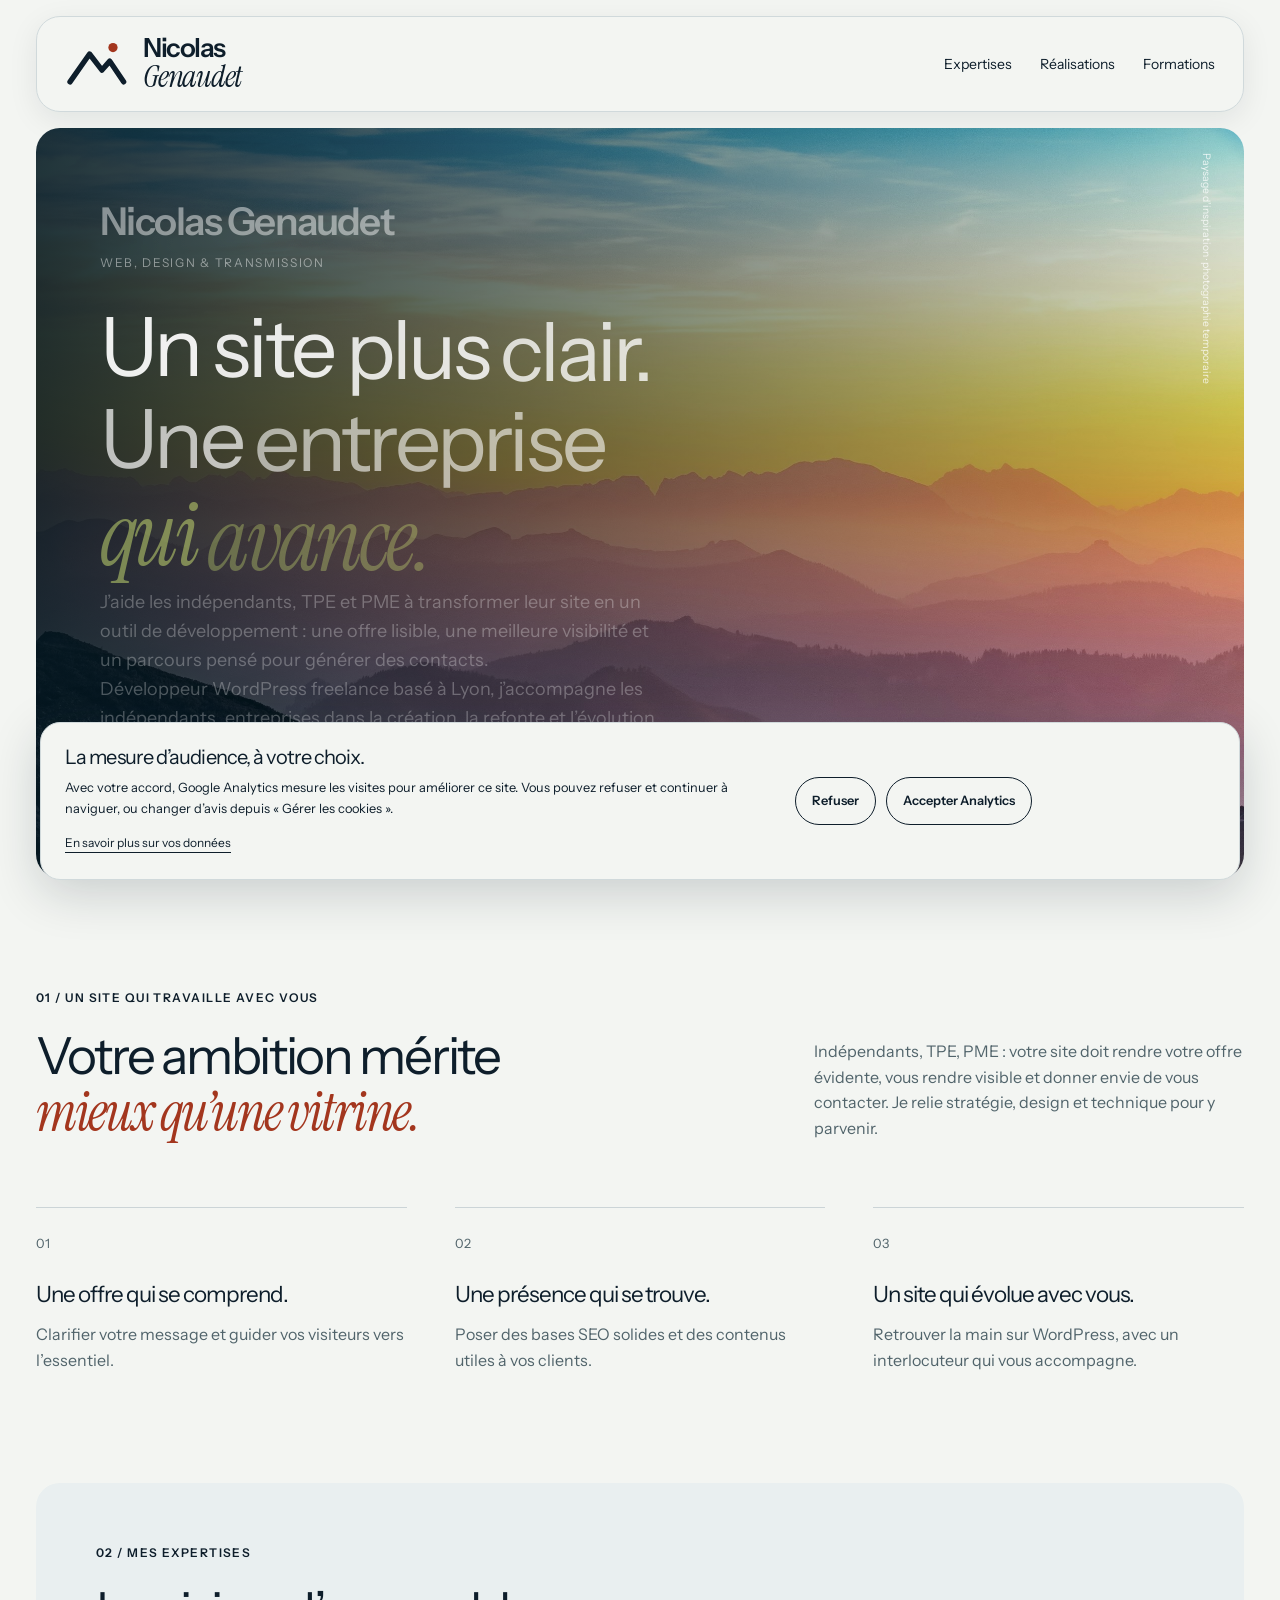
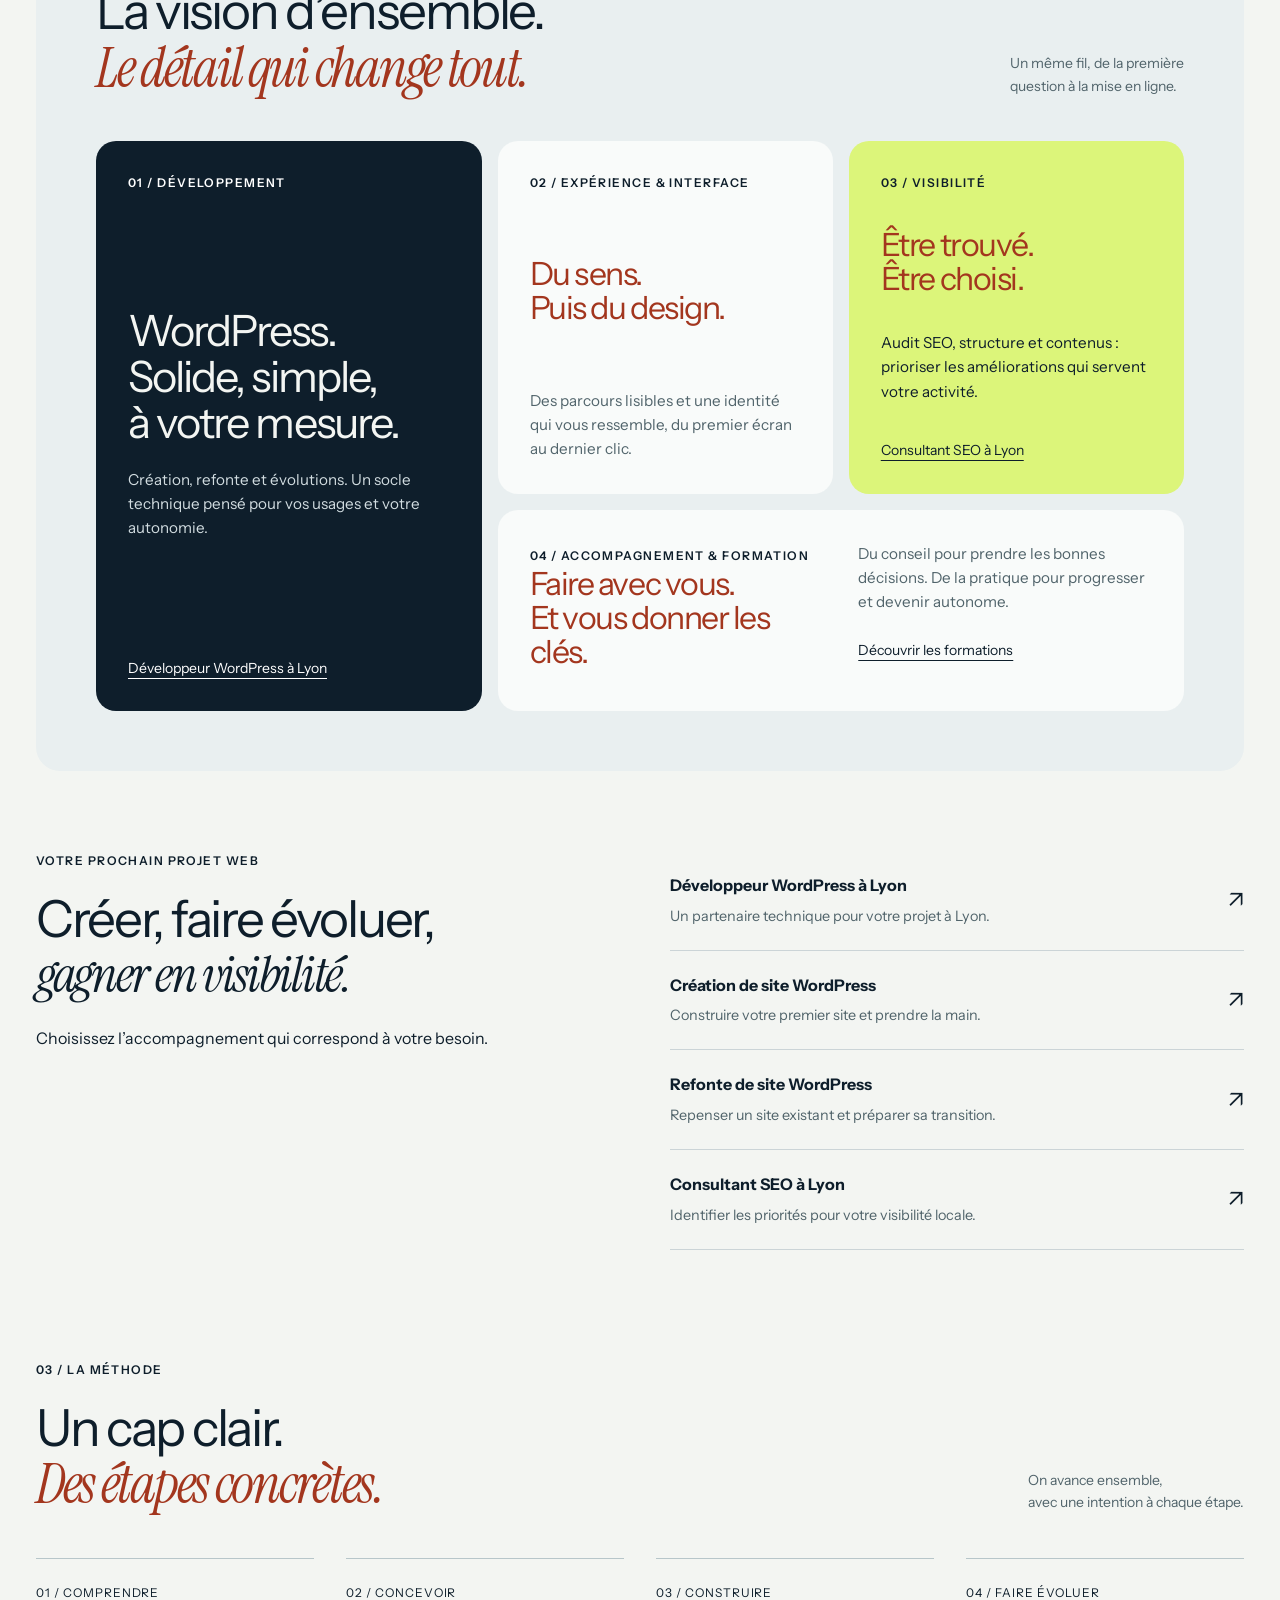
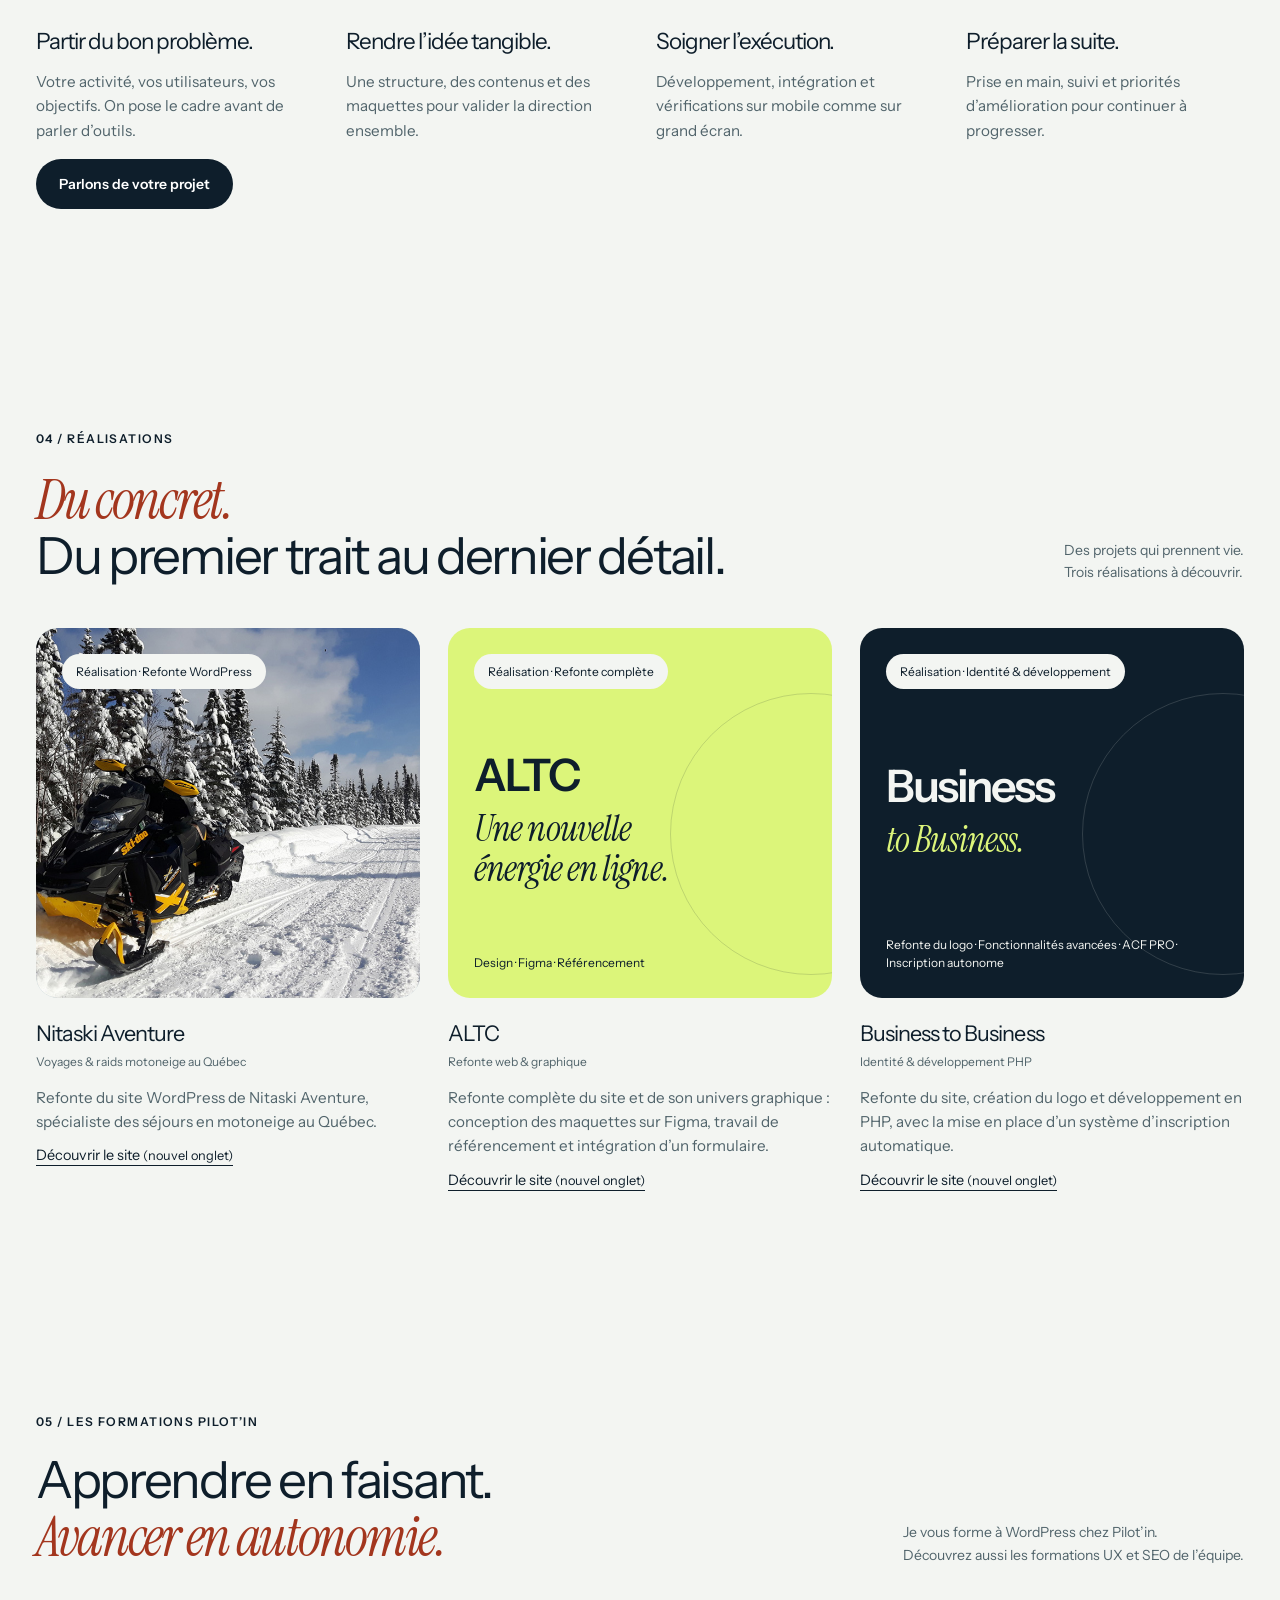
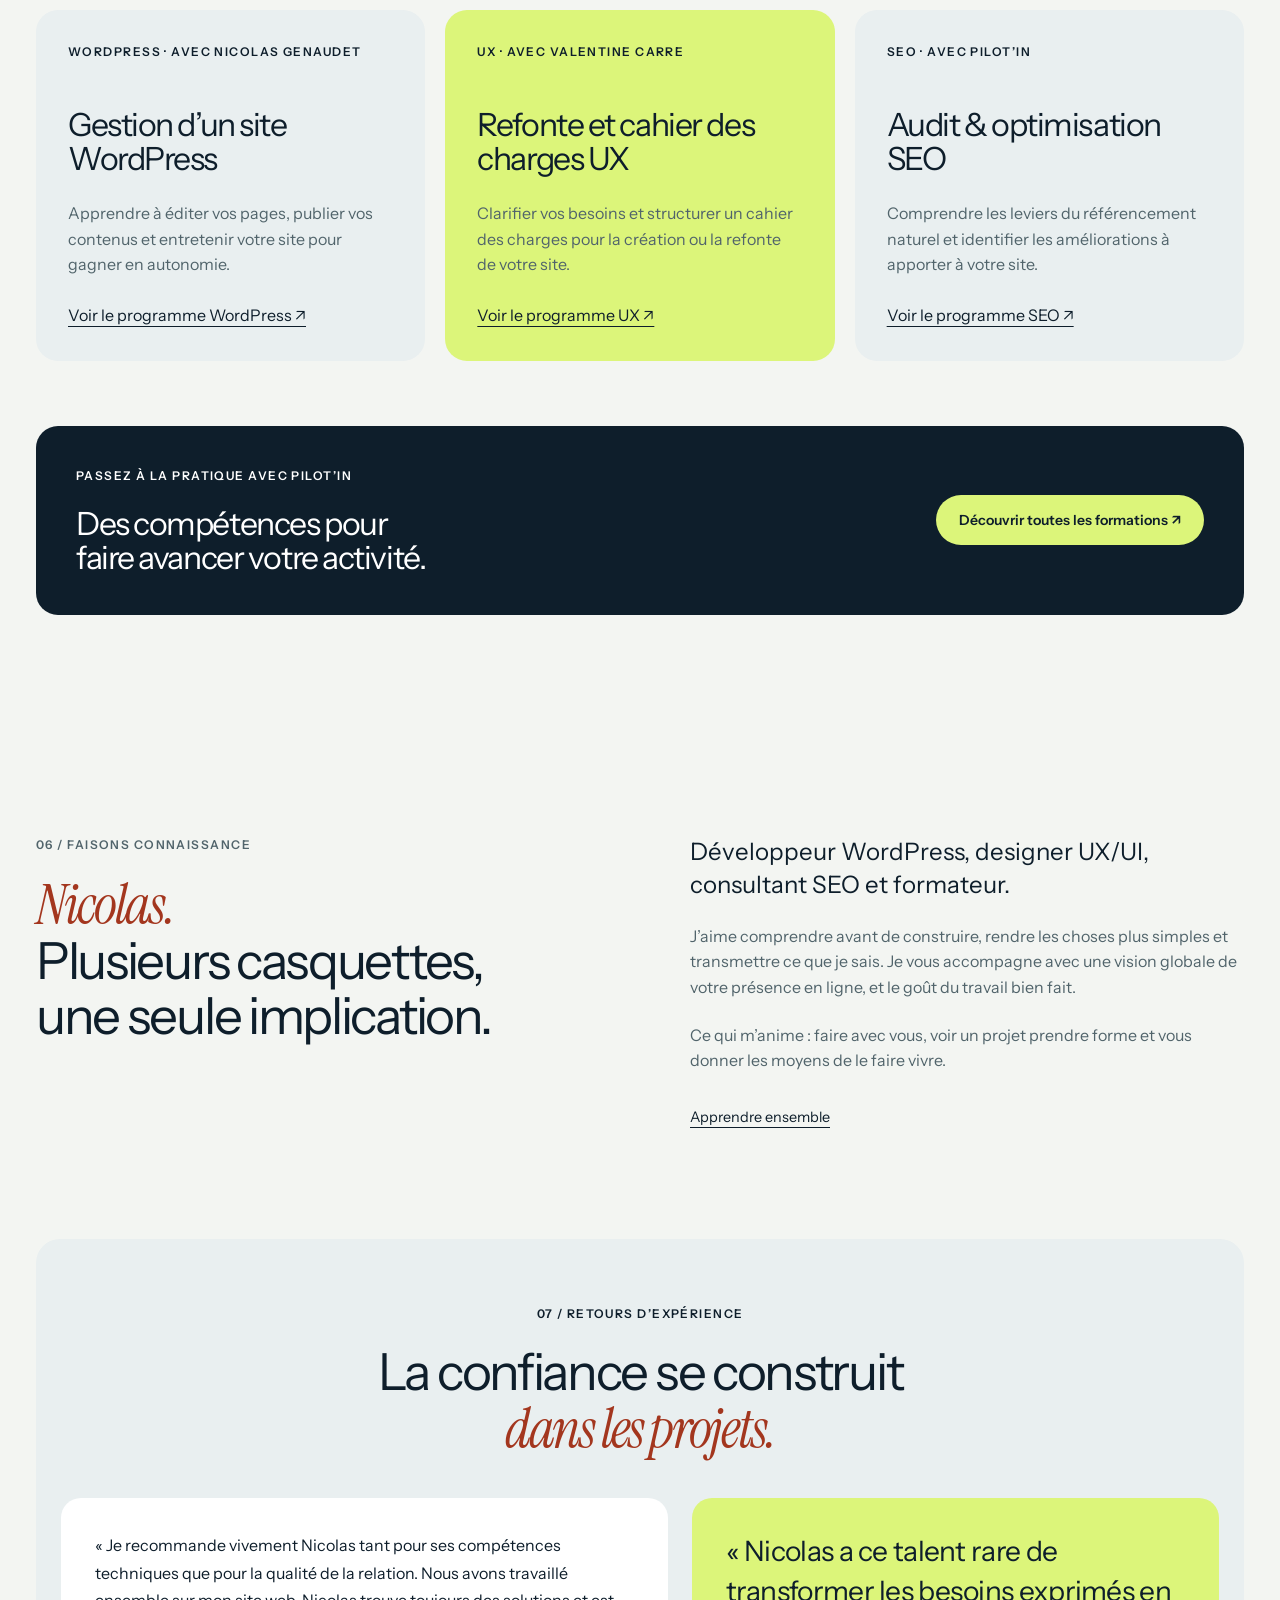
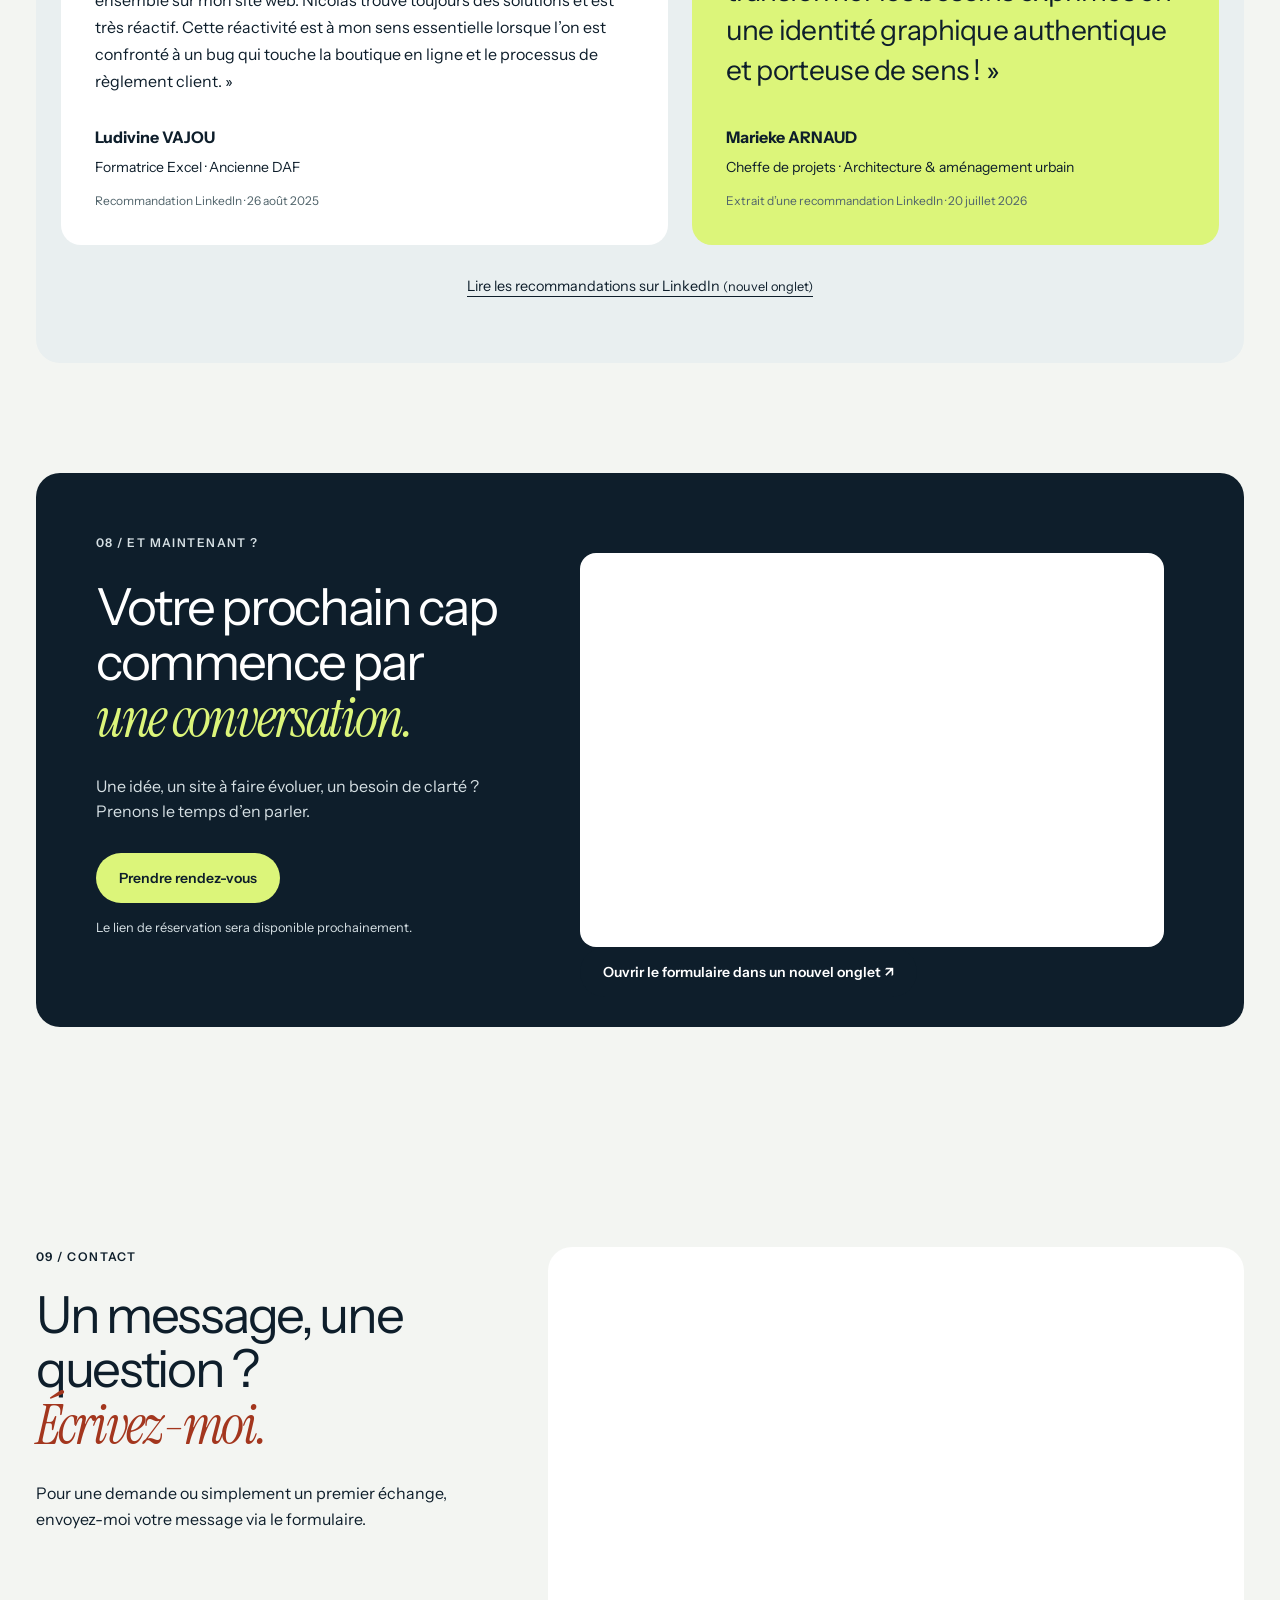
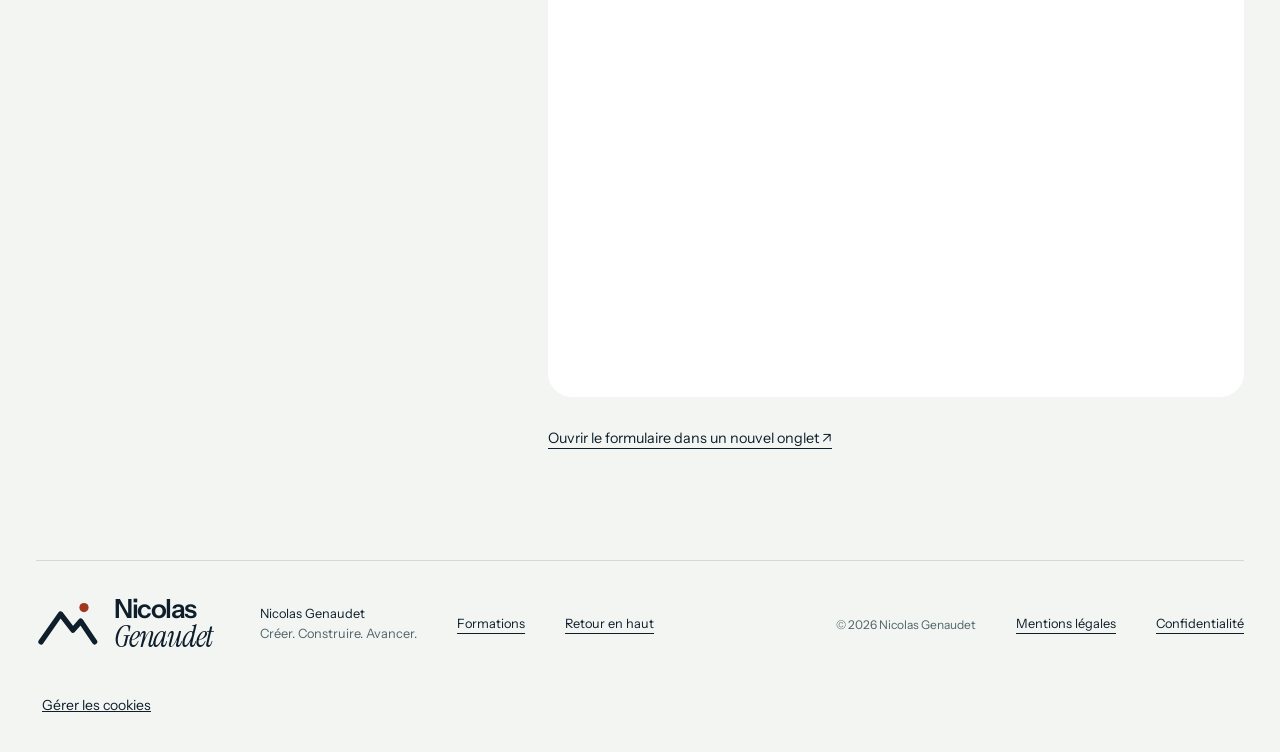
==== commit d7bc8750: "Ajouter le bouton pour ouvrir le questionnaire de cadrage" ====
--- a/index.html
+++ b/index.html
@@ -334,6 +334,7 @@
                             scrolling="yes"
                             title="Formulaire de cadrage projet web"
                             ></iframe>
+                            <p><a class="button dark" href="https://forms.fillout.com/t/oDSKdCX4jVus" target="_blank" rel="noopener noreferrer">Ouvrir le formulaire dans un nouvel onglet ↗</a></p>
                         </div>
                     </div>
                 </section>
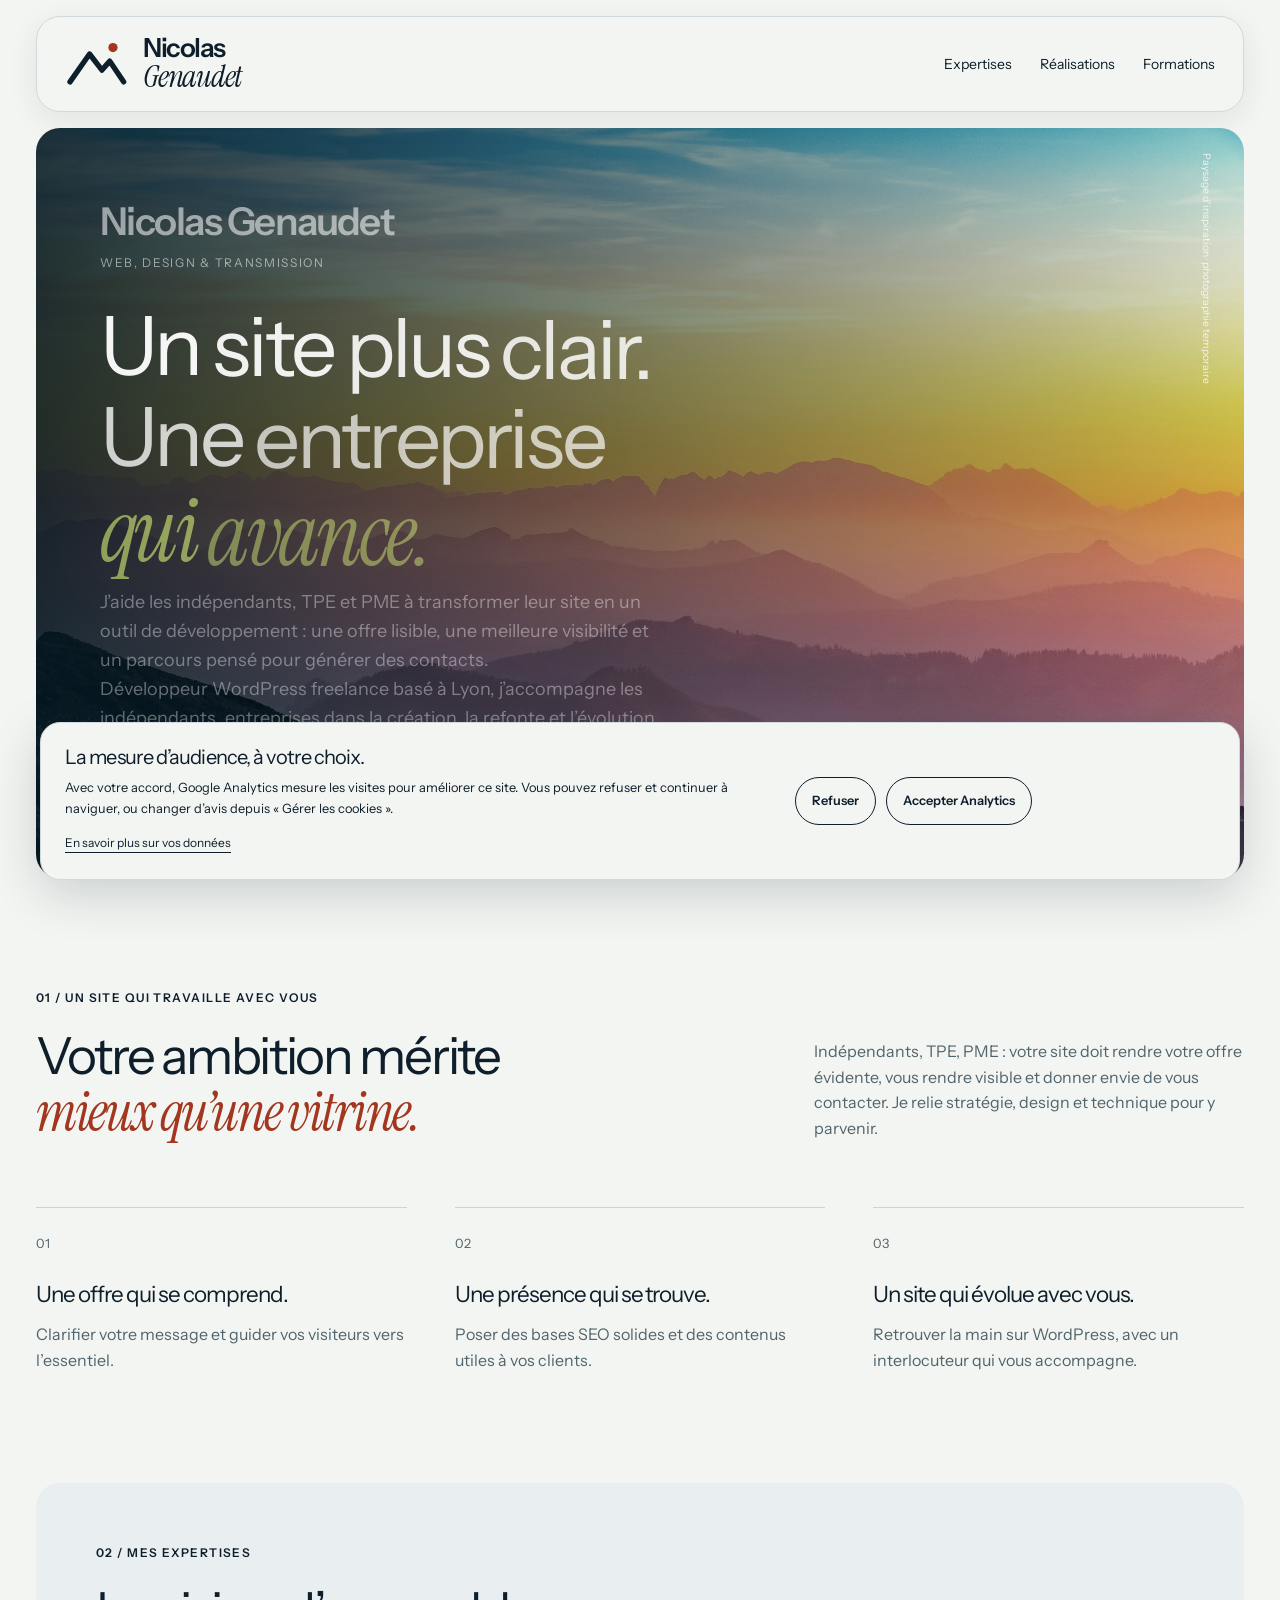
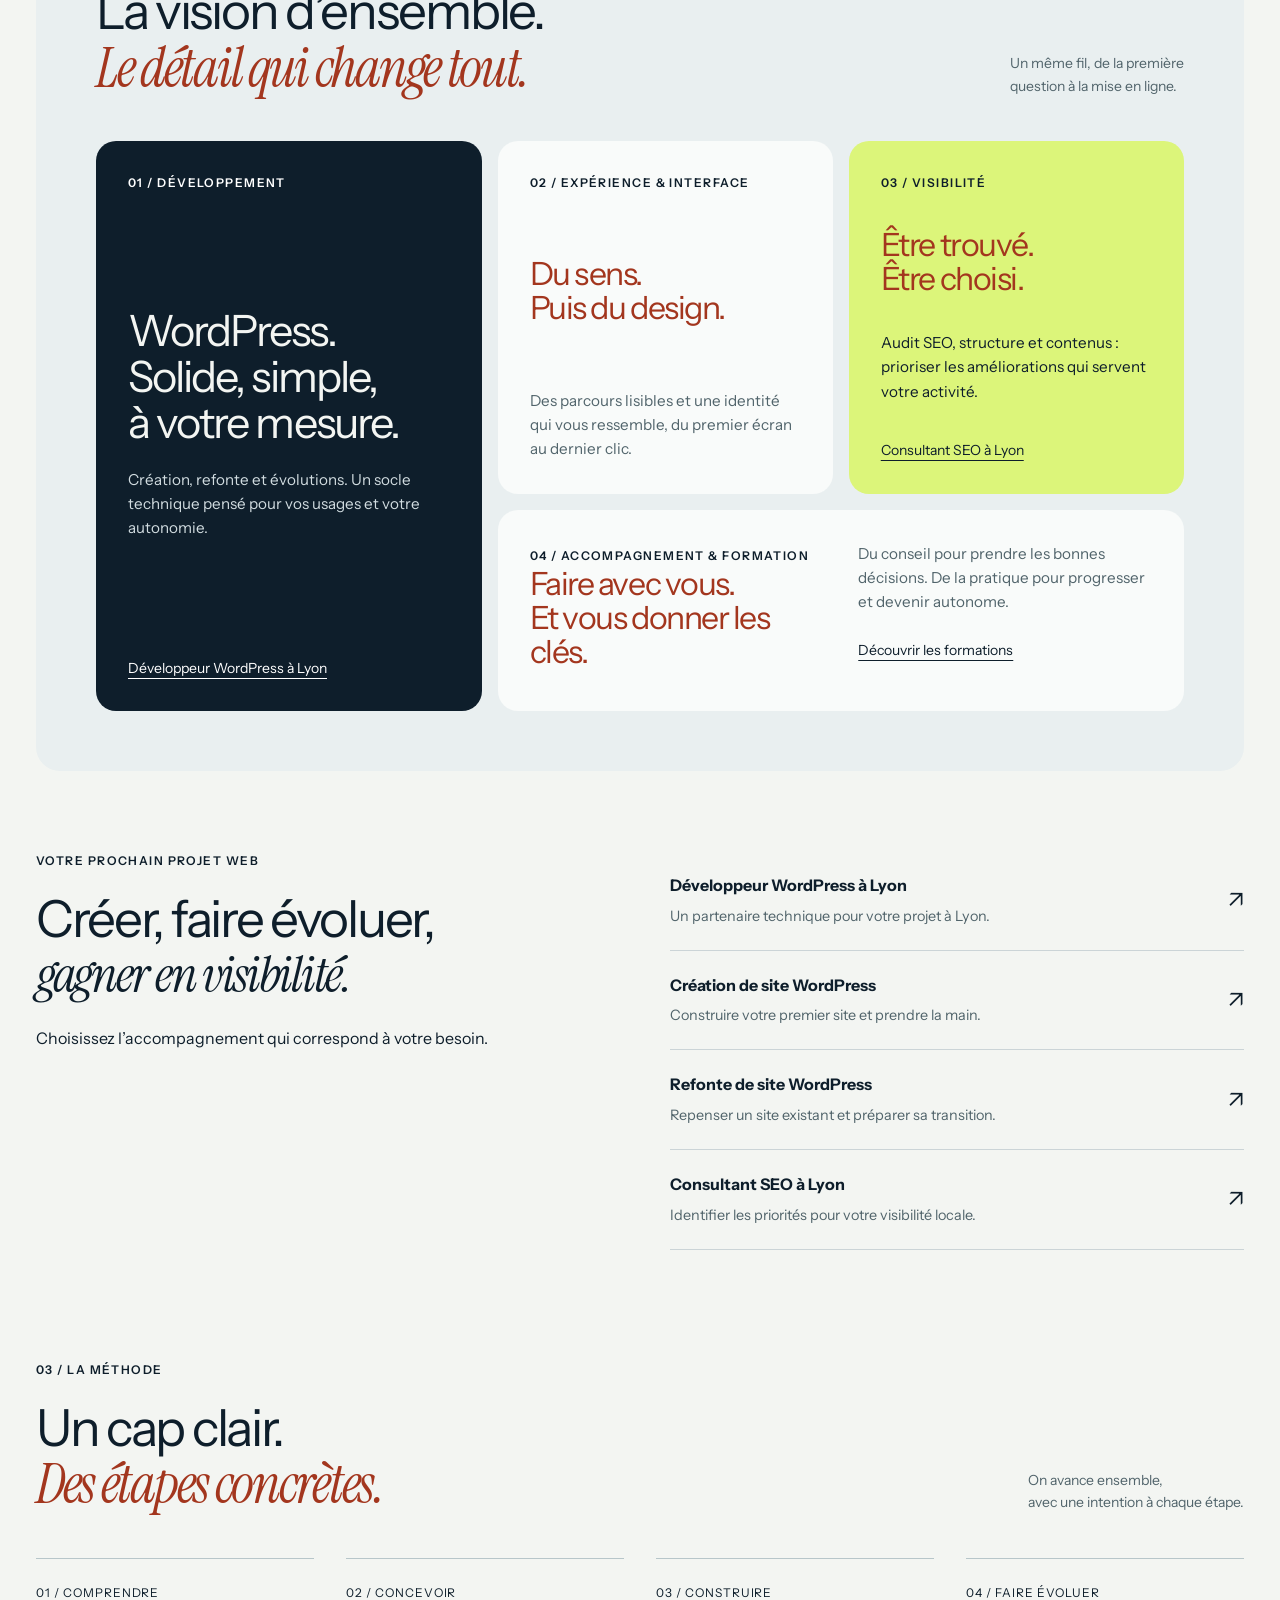
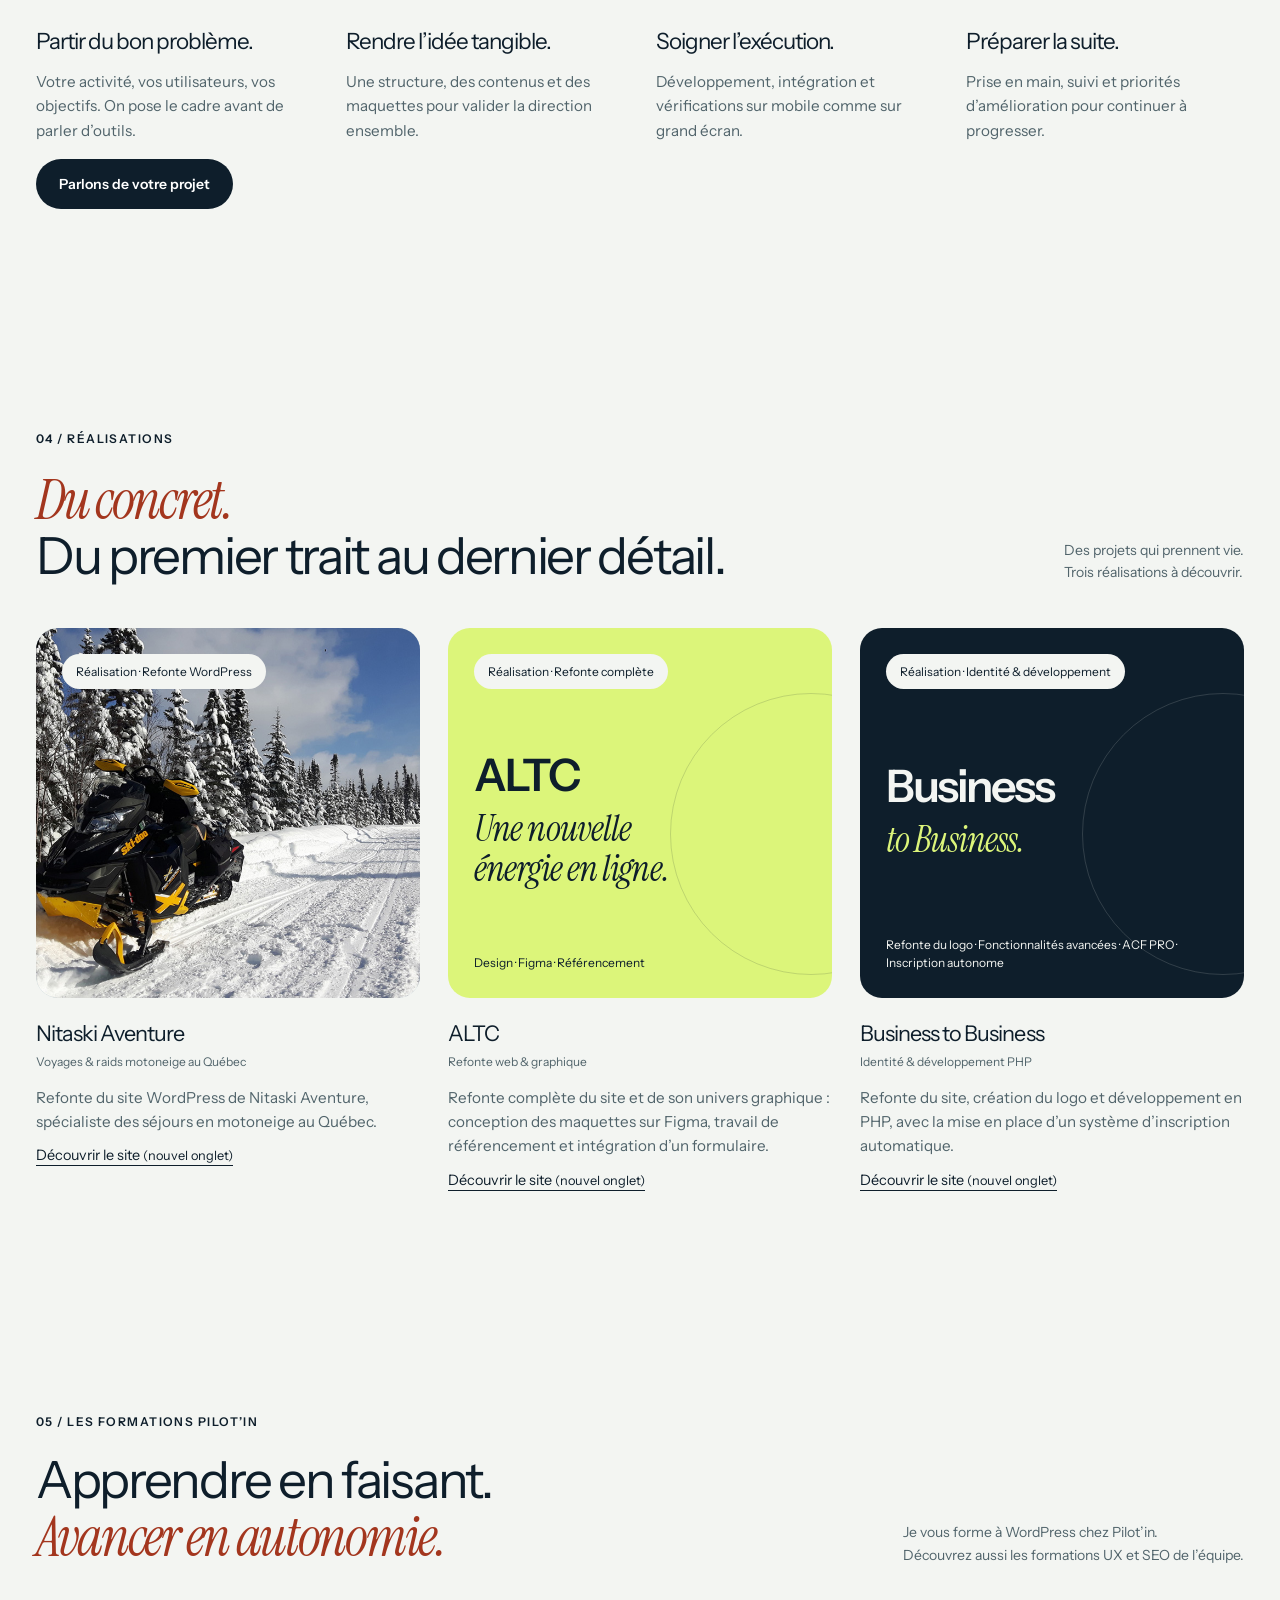
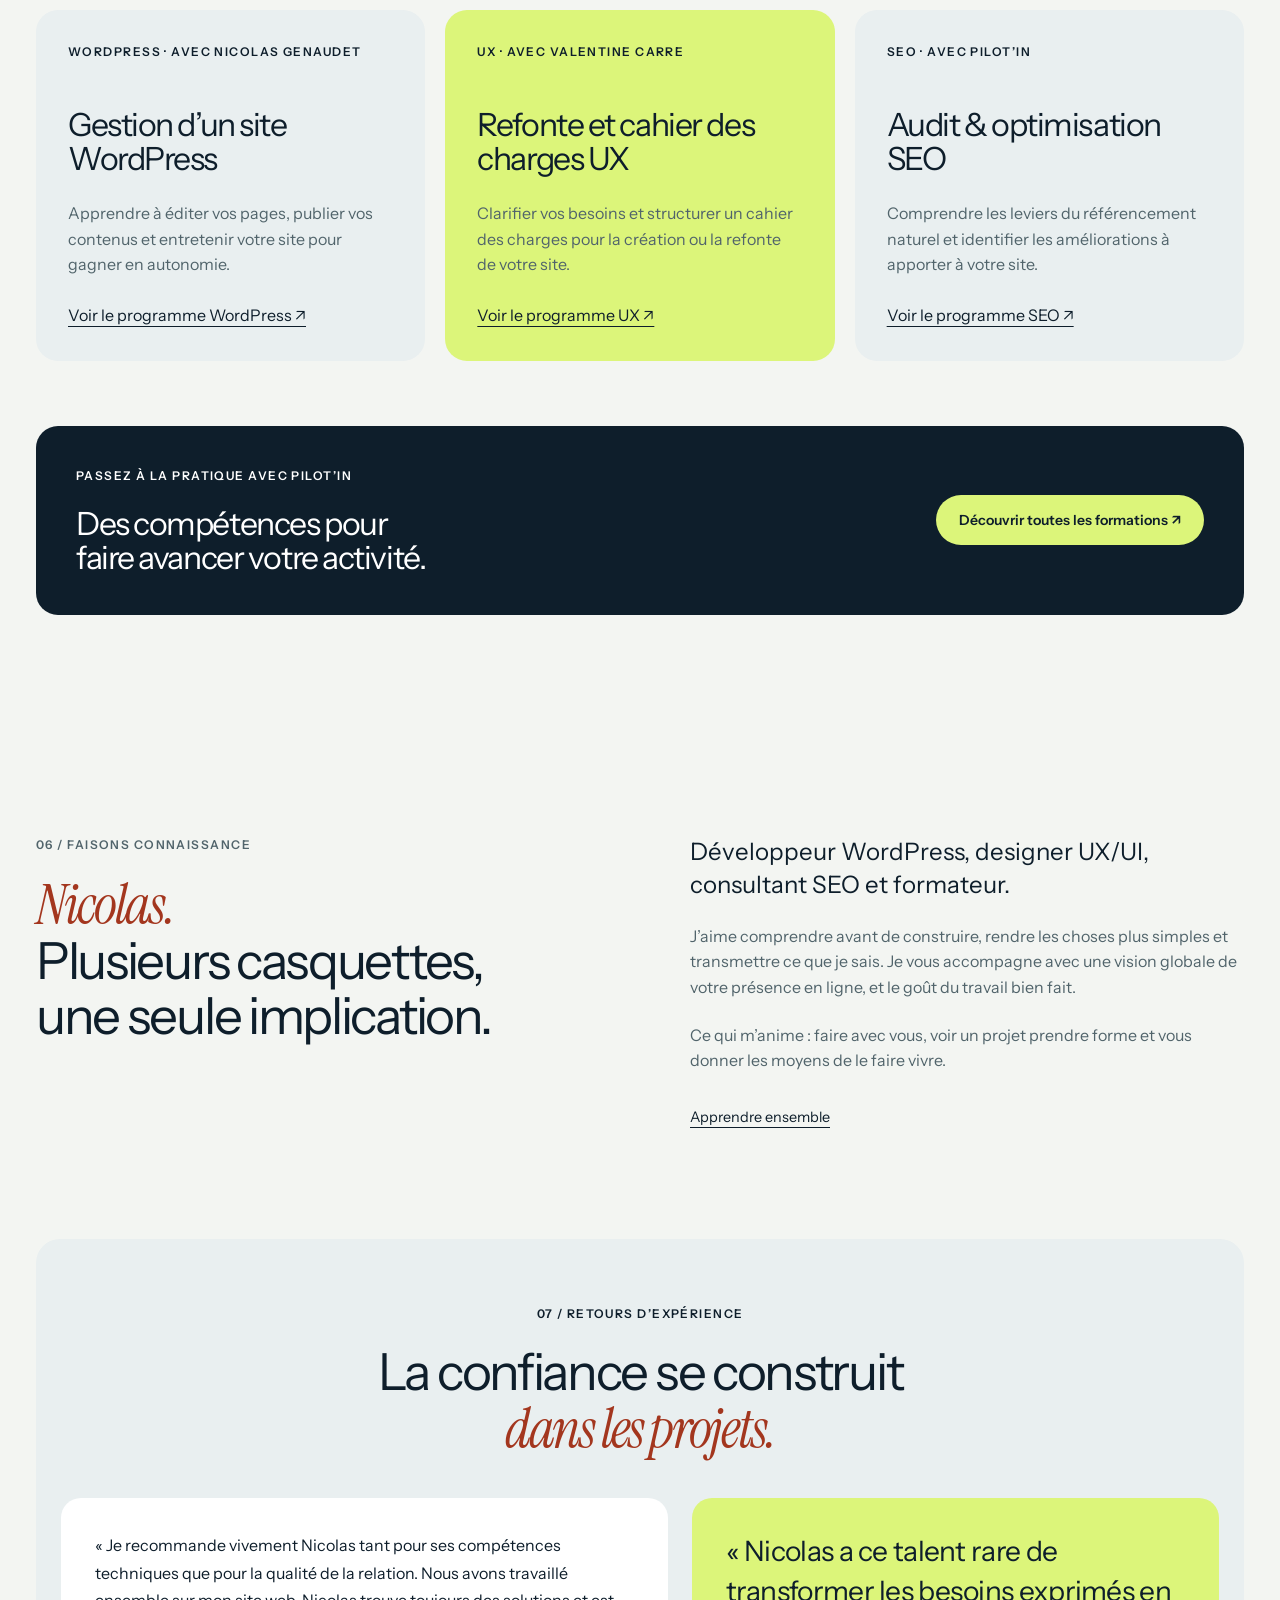
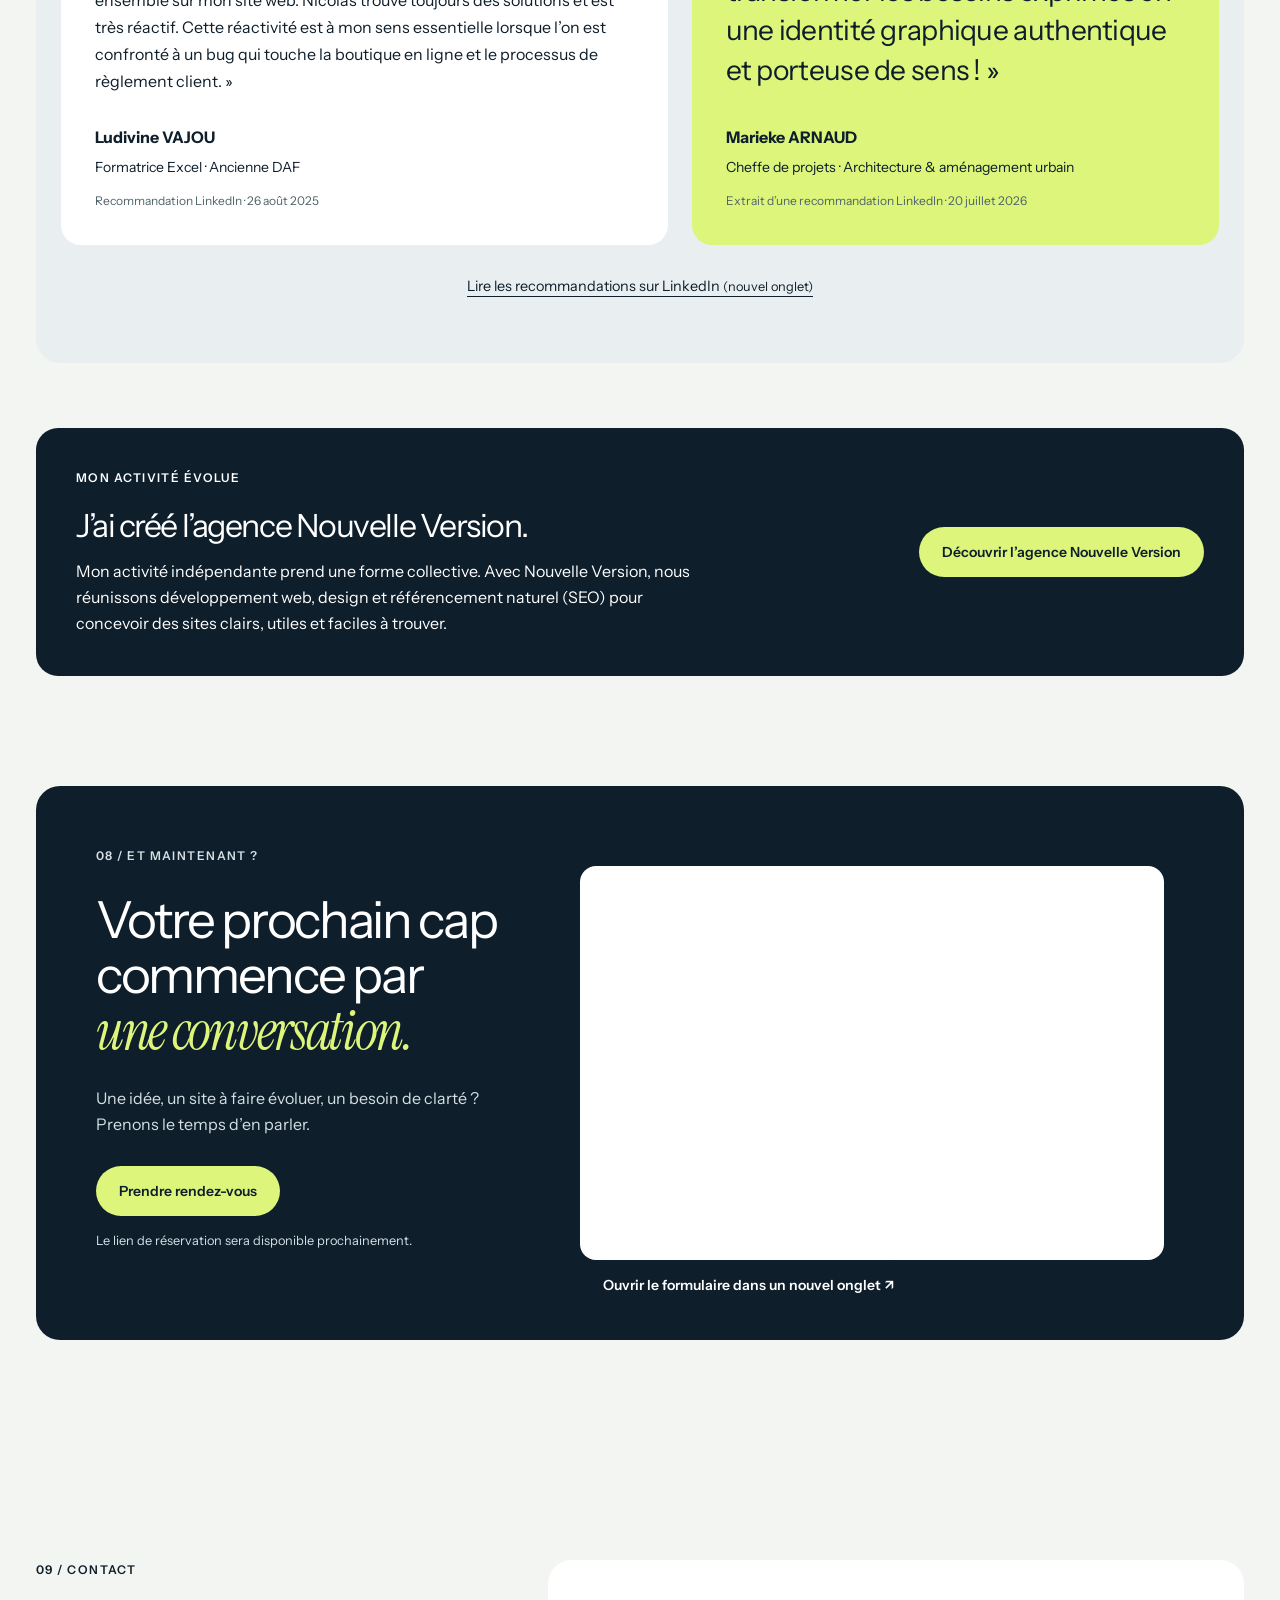
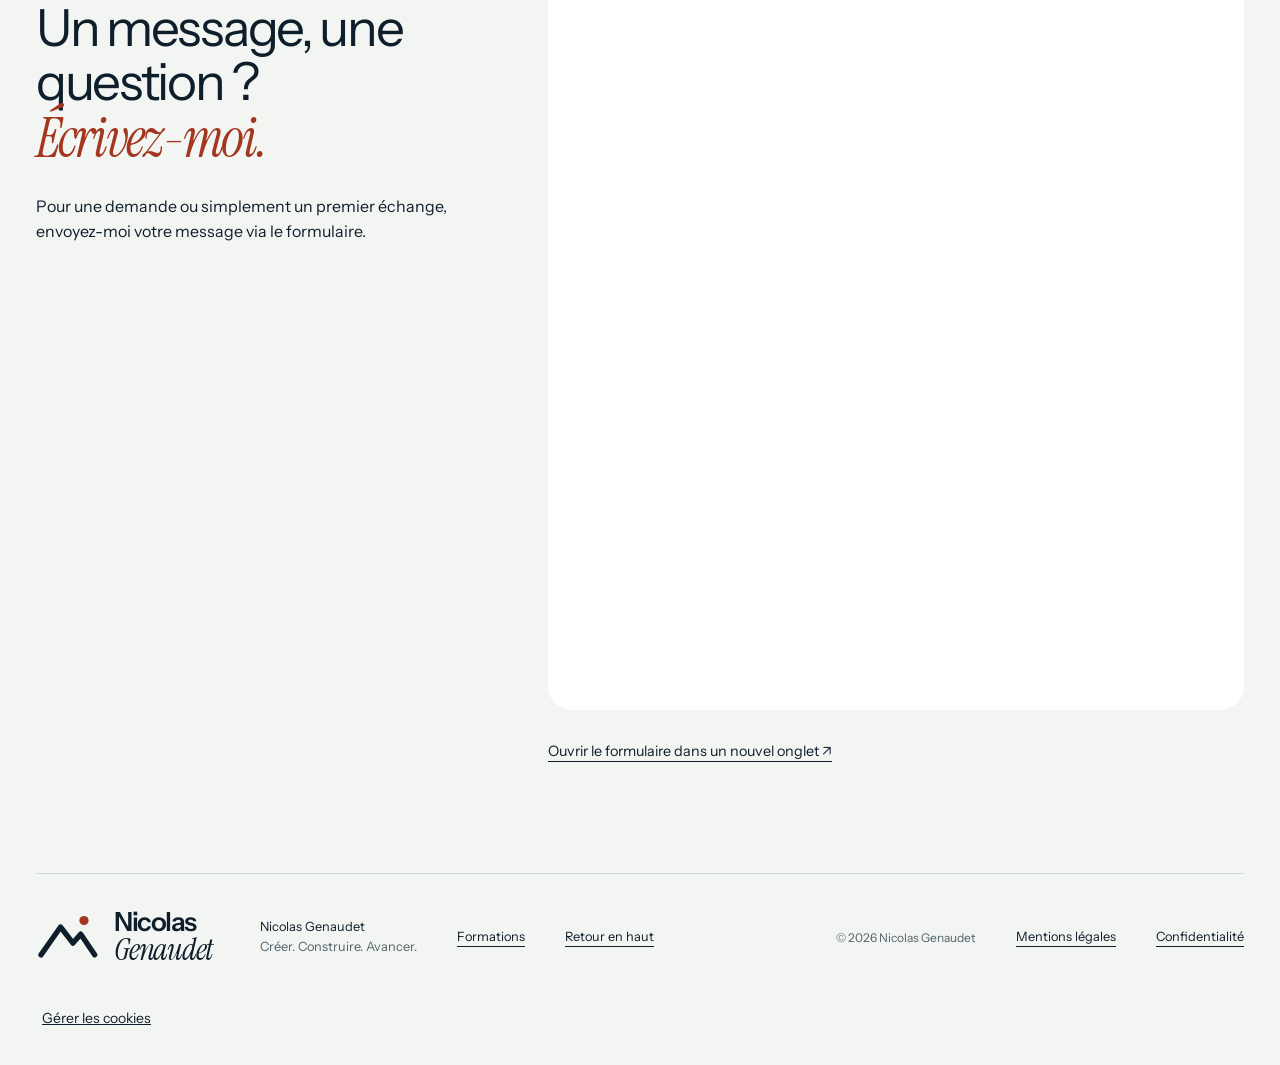
==== commit fd5c9b24: "Annonce la création de l’agence Nouvelle Version sur l’accueil" ====
--- a/index.html
+++ b/index.html
@@ -8,7 +8,7 @@
             <title>Développeur WordPress freelance à Lyon | Nicolas Genaudet</title>
             
             <link rel="icon" href="assets/favicon.svg?v=crete" type="image/svg+xml">
-            <link rel="stylesheet" href="styles.css?v=legal-1">
+            <link rel="stylesheet" href="styles.css?v=nouvelle-version-1">
             <script src="config.js" defer>
             </script>
             <script src="scripts/gsap.min.js" defer></script>
@@ -311,6 +311,14 @@
                     </div>
                     <a class="text-link" href="https://www.linkedin.com/in/nicolas-genaudet/details/recommendations/?detailScreenTabIndex=2" target="_blank" rel="noopener noreferrer">Lire les recommandations sur LinkedIn <span class="small">(nouvel onglet)</span></a>
                 </section>
+                <section class="wrap training-footer agency-announcement" id="nouvelle-version" aria-labelledby="nouvelle-version-title">
+                    <div>
+                        <p class="eyebrow">Mon activité évolue</p>
+                        <h2 id="nouvelle-version-title">J’ai créé l’agence Nouvelle Version.</h2>
+                        <p class="agency-summary">Mon activité indépendante prend une forme collective. Avec Nouvelle Version, nous réunissons développement web, design et référencement naturel (SEO) pour concevoir des sites clairs, utiles et faciles à trouver.</p>
+                    </div>
+                    <a class="button lime" href="https://nouvelleversion.fr/">Découvrir l’agence Nouvelle Version</a>
+                </section>
                 <section class="section wrap" id="contact" data-reveal>
                     <div class="contact-panel">
                         <div>
--- a/styles.css
+++ b/styles.css
@@ -809,6 +809,13 @@
 }
 .training-footer h2 {
   font-size: 2rem;
+}
+.agency-summary {
+  max-width: 58ch;
+  margin-top: 16px;
+}
+.agency-announcement > .button {
+  flex-shrink: 0;
 }
 .empty {
   grid-column: 1/-1;
